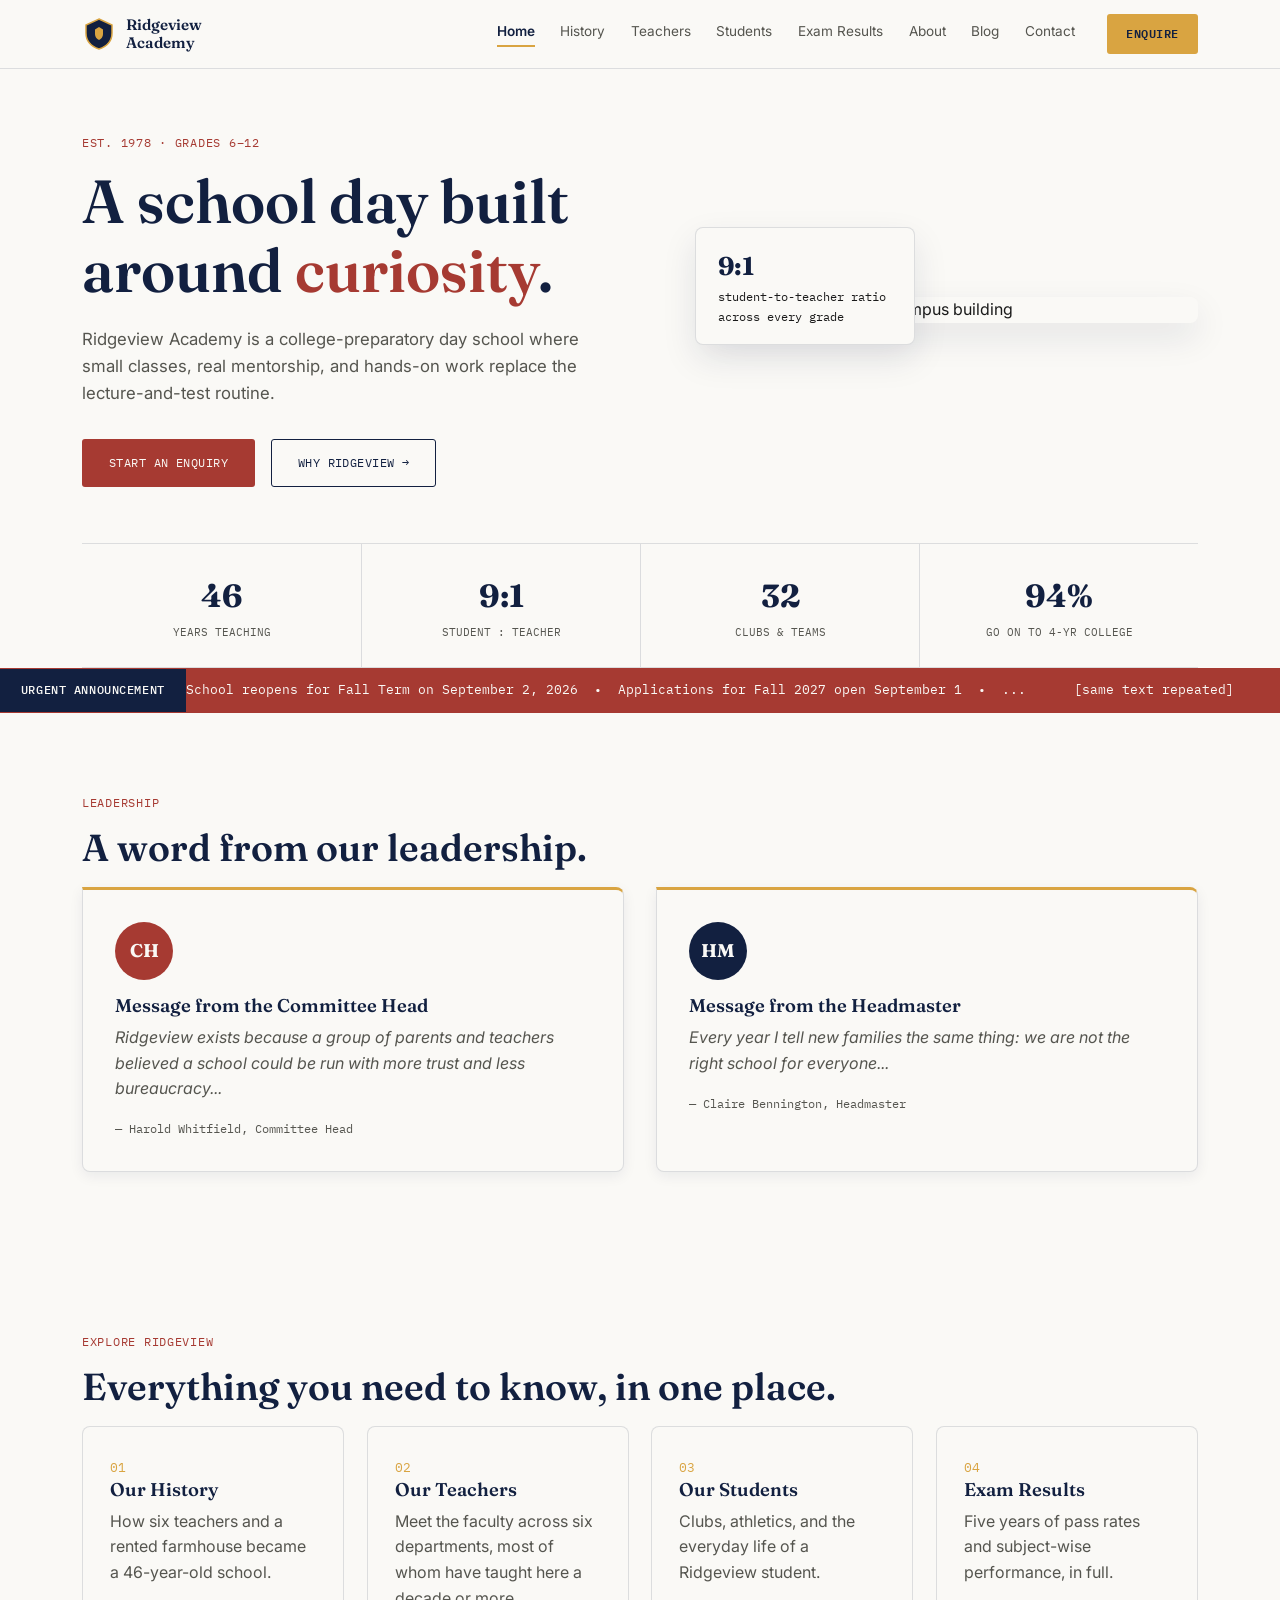
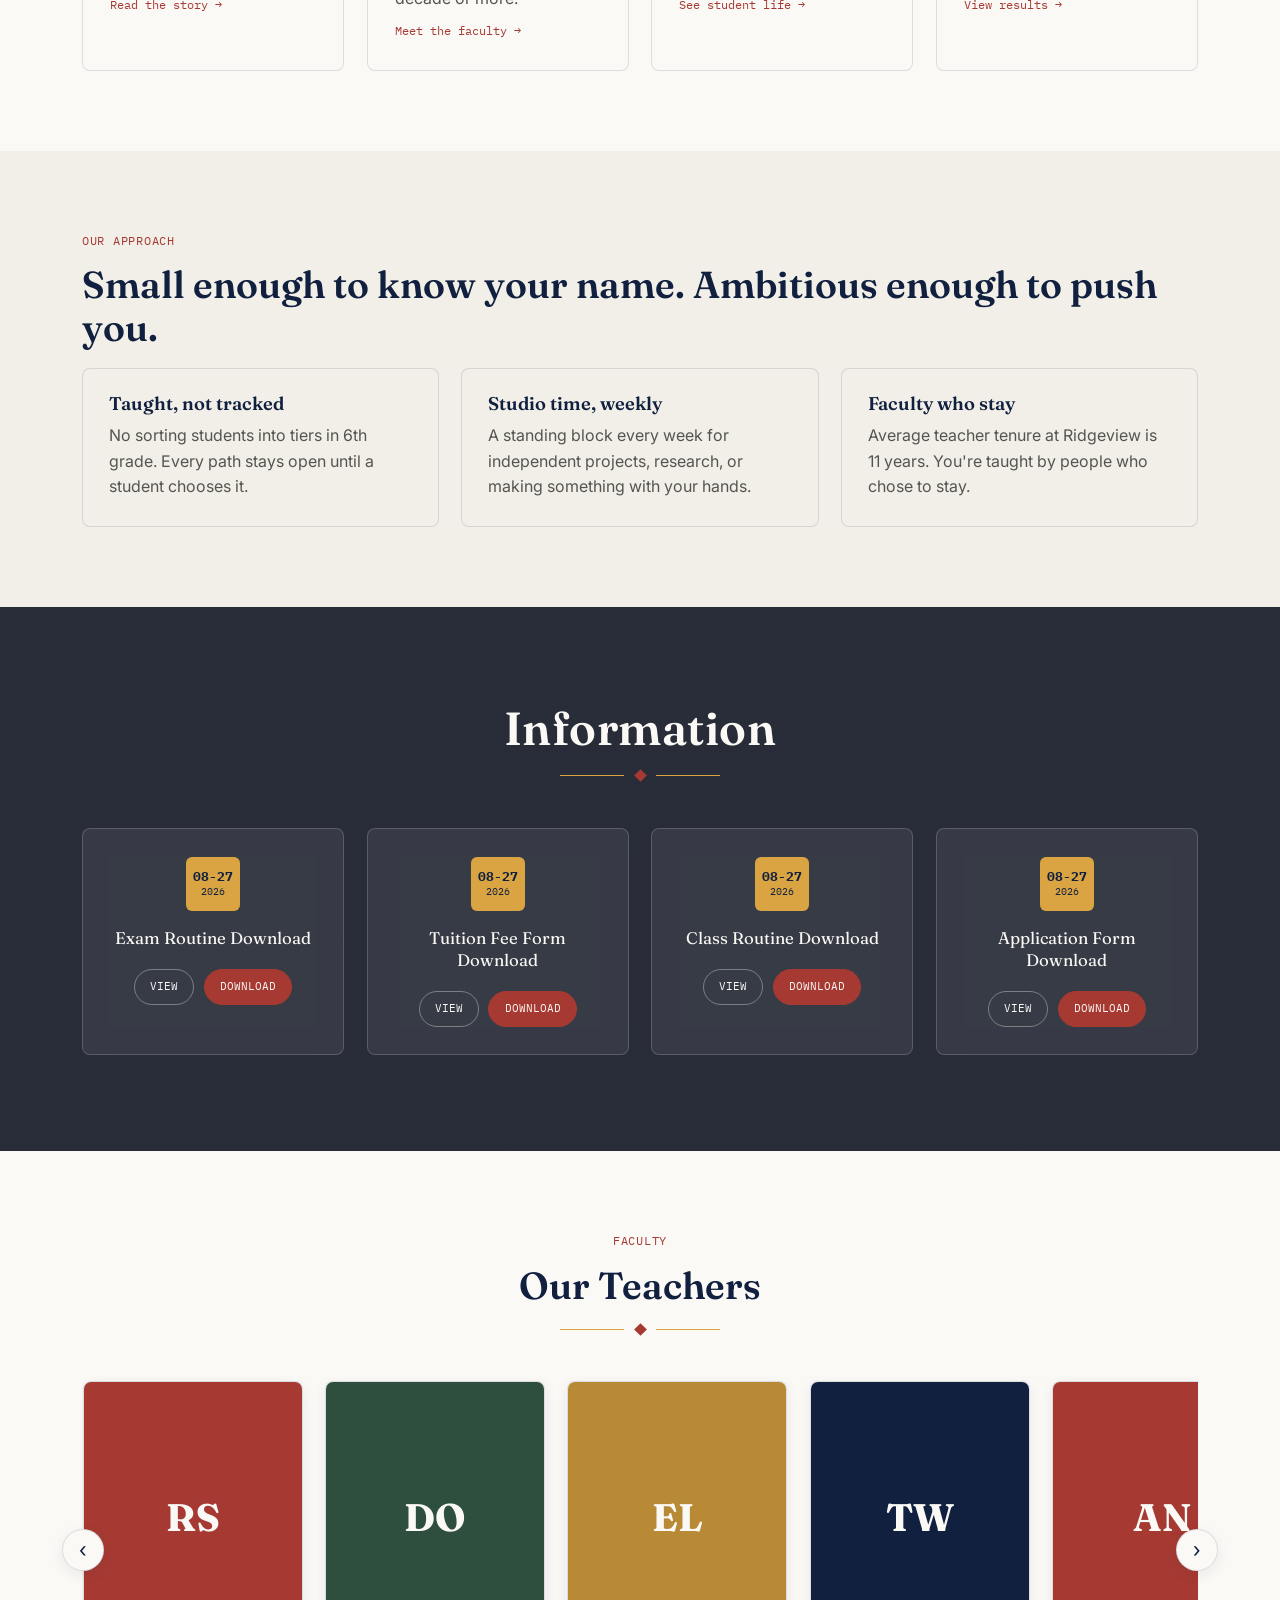
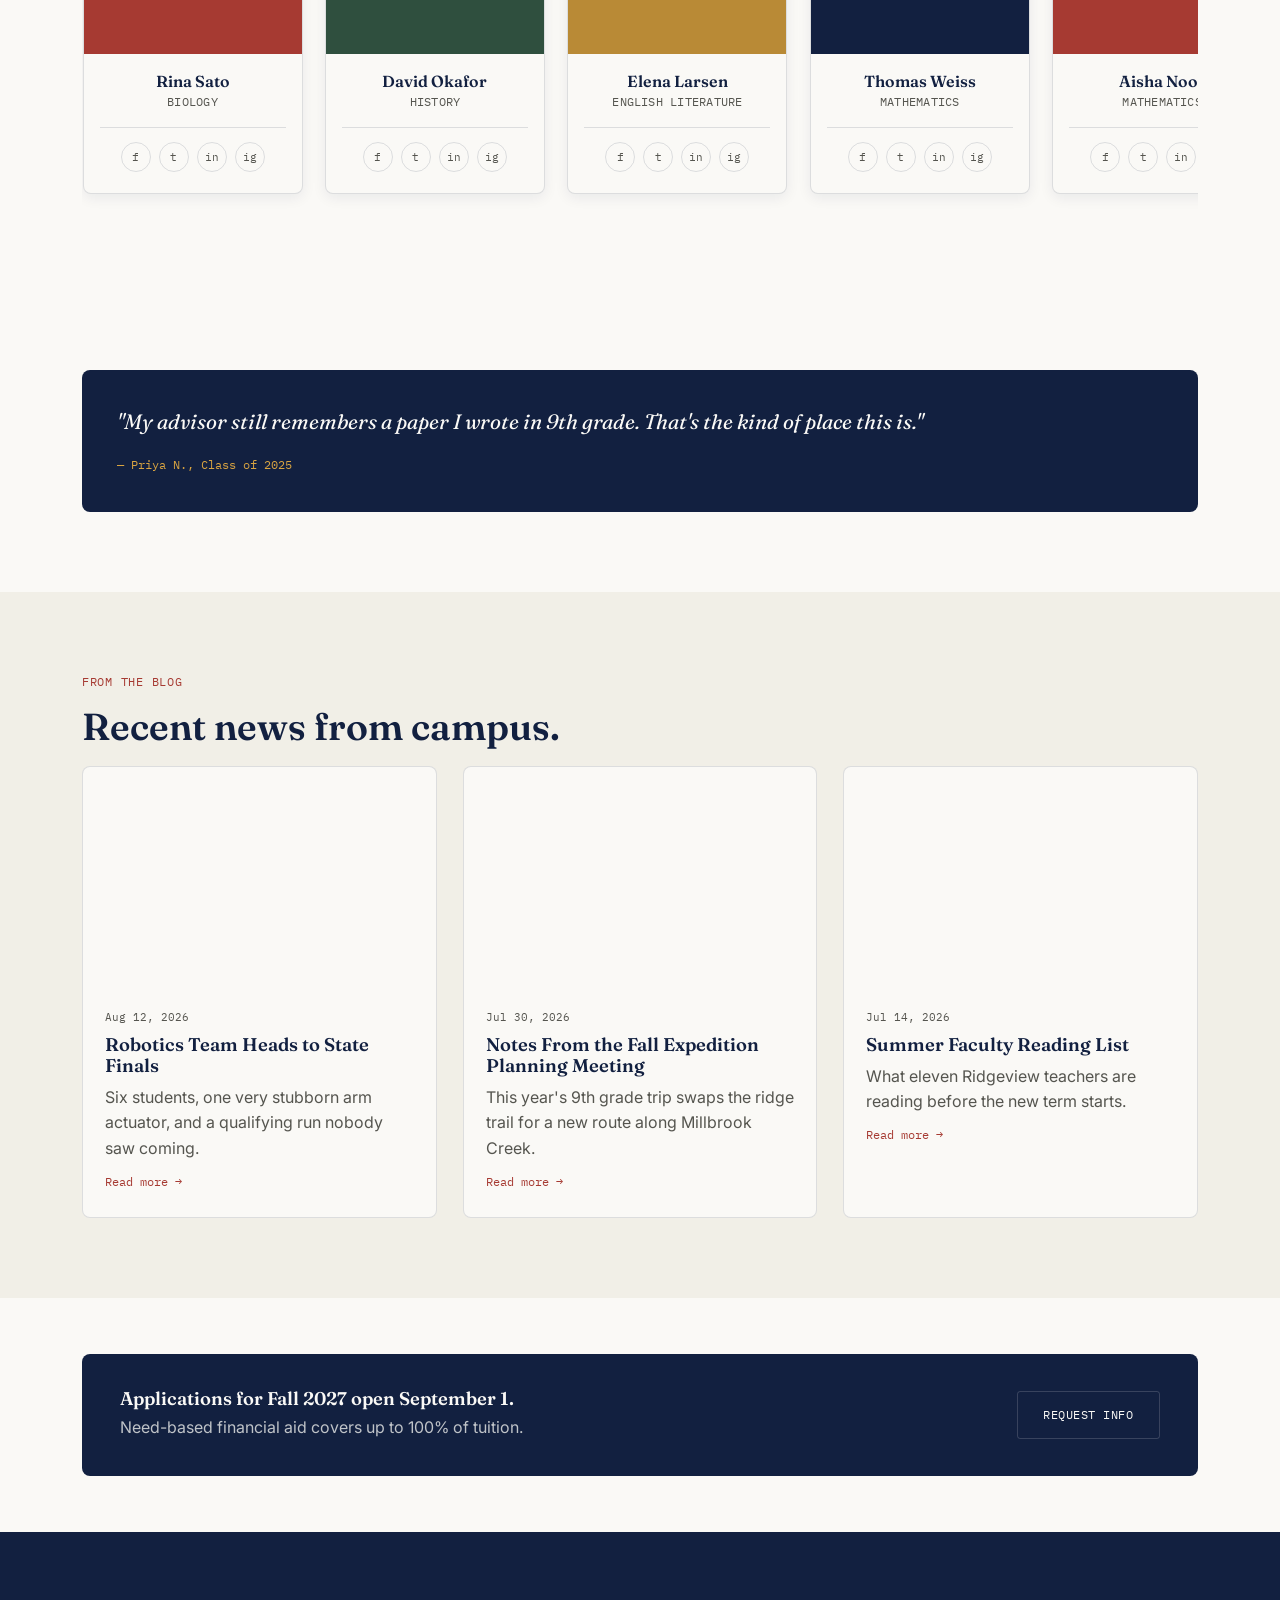
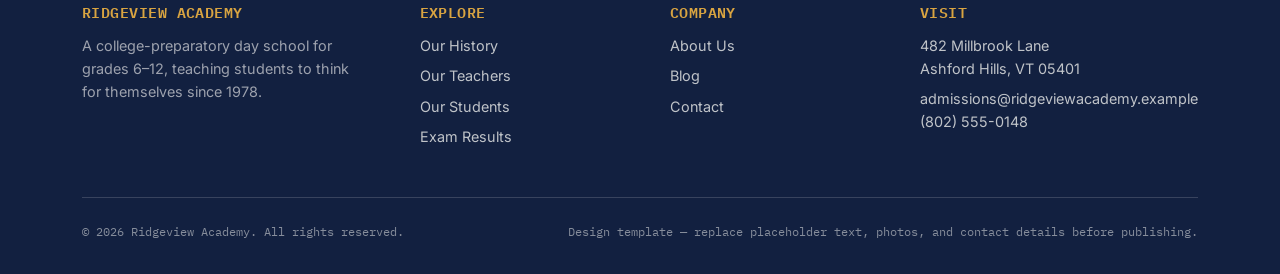
==== index.html @ d1f07241 "Initial commit" ====
<!DOCTYPE html>
<html lang="en">
<head>
<meta charset="UTF-8">
<meta name="viewport" content="width=device-width, initial-scale=1.0">
<title>Ridgeview Academy — A College-Preparatory Day School</title>
<link rel="preconnect" href="https://fonts.googleapis.com">
<link href="https://fonts.googleapis.com/css2?family=Fraunces:opsz,wght@9..144,400;9..144,600;9..144,700&family=Inter:wght@400;500;600&family=IBM+Plex+Mono:wght@500&display=swap" rel="stylesheet">
<link rel="stylesheet" href="style.css">
</head>
<body>

<header class="site-header">
  <div class="header-inner">
    <a href="index.html" class="brand">
      <svg width="34" height="34" viewBox="0 0 34 34" fill="none" xmlns="http://www.w3.org/2000/svg">
        <path d="M17 2L30 8V16C30 24 24.5 29.5 17 32C9.5 29.5 4 24 4 16V8L17 2Z" fill="#122040" stroke="#D9A441" stroke-width="1.5"/>
        <path d="M17 10L21 12.5V17C21 20 19.3 22 17 23C14.7 22 13 20 13 17V12.5L17 10Z" fill="#D9A441"/>
      </svg>
      <span class="brand-name">Ridgeview<br>Academy</span>
    </a>
    <button class="nav-toggle" aria-label="Toggle menu"><span></span></button>
    <nav class="main-nav">
      <a href="index.html" class="active">Home</a>
      <a href="history.html">History</a>
      <a href="teachers.html">Teachers</a>
      <a href="students.html">Students</a>
      <a href="results.html">Exam Results</a>
      <a href="about.html">About</a>
      <a href="blog.html">Blog</a>
      <a href="contact.html">Contact</a>
    </nav>
    <a href="contact.html" class="btn btn-nav">Enquire</a>
  </div>
</header>

<main>

  <!-- HERO -->
  <section class="hero">
    <div class="wrap hero-grid">
      <div>
        <span class="eyebrow">Est. 1978 &middot; Grades 6–12</span>
        <h1>A school day built around <em>curiosity</em>.</h1>
        <p class="hero-copy">Ridgeview Academy is a college-preparatory day school where small classes, real mentorship, and hands-on work replace the lecture-and-test routine.</p>
        <div class="hero-actions">
          <a href="contact.html" class="btn btn-primary">Start an Enquiry</a>
          <a href="about.html" class="btn btn-ghost">Why Ridgeview →</a>
        </div>
      </div>
      <div class="hero-media">
        <img src="https://picsum.photos/id/1076/800/620" alt="Ridgeview Academy campus building">
        <div class="hero-float-card">
          <strong>9:1</strong>
          student-to-teacher ratio across every grade
        </div>
      </div>
    </div>
    <div class="wrap">
      <div class="stats-bar">
        <div class="stat"><span class="stat-num">46</span><span class="stat-label">years teaching</span></div>
        <div class="stat"><span class="stat-num">9:1</span><span class="stat-label">student : teacher</span></div>
        <div class="stat"><span class="stat-num">32</span><span class="stat-label">clubs &amp; teams</span></div>
        <div class="stat"><span class="stat-num">94%</span><span class="stat-label">go on to 4-yr college</span></div>
      </div>
    </div>
  </section>

  <!-- URGENT ANNOUNCEMENT TICKER -->
<section class="announcement-bar">
  <span class="announcement-label">Urgent Announcement</span>
  <div class="marquee">
    <div class="marquee-track">
      <span>School reopens for Fall Term on September 2, 2026 &nbsp;•&nbsp; Applications for Fall 2027 open September 1 &nbsp;•&nbsp; ...</span>
      <span aria-hidden="true">[same text repeated]</span>
    </div>
  </div>
</section>

  <!-- LEADERSHIP MESSAGES -->
<section class="section">
  <div class="wrap">
    <span class="eyebrow">Leadership</span>
    <h2>A word from our leadership.</h2>
    <div class="message-grid">
      <div class="message-card">
        <div class="avatar" style="background:#A63A32;">CH</div>
        <h3>Message from the Committee Head</h3>
        <p>Ridgeview exists because a group of parents and teachers believed a school could be run with more trust and less bureaucracy...</p>
        <span class="message-name">— Harold Whitfield, Committee Head</span>
      </div>
      <div class="message-card">
        <div class="avatar" style="background:#122040;">HM</div>
        <h3>Message from the Headmaster</h3>
        <p>Every year I tell new families the same thing: we are not the right school for everyone...</p>
        <span class="message-name">— Claire Bennington, Headmaster</span>
      </div>
    </div>
  </div>
</section>

  <!-- EXPLORE THE SITE -->
  <section class="section">
    <div class="wrap">
      <span class="eyebrow">Explore Ridgeview</span>
      <h2>Everything you need to know, in one place.</h2>
      <div class="card-grid">
        <div class="link-card">
          <span class="card-index">01</span>
          <h3>Our History</h3>
          <p>How six teachers and a rented farmhouse became a 46-year-old school.</p>
          <a class="more" href="history.html">Read the story →</a>
        </div>
        <div class="link-card">
          <span class="card-index">02</span>
          <h3>Our Teachers</h3>
          <p>Meet the faculty across six departments, most of whom have taught here a decade or more.</p>
          <a class="more" href="teachers.html">Meet the faculty →</a>
        </div>
        <div class="link-card">
          <span class="card-index">03</span>
          <h3>Our Students</h3>
          <p>Clubs, athletics, and the everyday life of a Ridgeview student.</p>
          <a class="more" href="students.html">See student life →</a>
        </div>
        <div class="link-card">
          <span class="card-index">04</span>
          <h3>Exam Results</h3>
          <p>Five years of pass rates and subject-wise performance, in full.</p>
          <a class="more" href="results.html">View results →</a>
        </div>
      </div>
    </div>
  </section>

  <!-- WHY RIDGEVIEwhyW -->
  <section class="section alt">
    <div class="wrap">
      <span class="eyebrow">Our Approach</span>
      <h2>Small enough to know your name. Ambitious enough to push you.</h2>
      <div class="card-grid cols-3">
        <div class="value-card">
          <h3>Taught, not tracked</h3>
          <p>No sorting students into tiers in 6th grade. Every path stays open until a student chooses it.</p>
        </div>
        <div class="value-card">
          <h3>Studio time, weekly</h3>
          <p>A standing block every week for independent projects, research, or making something with your hands.</p>
        </div>
        <div class="value-card">
          <h3>Faculty who stay</h3>
          <p>Average teacher tenure at Ridgeview is 11 years. You're taught by people who chose to stay.</p>
        </div>
      </div>
    </div>
  </section>

    <!-- INFORMATION / DOWNLOADS -->
  <section class="info-section">
    <div class="info-overlay"></div>
    <div class="wrap info-content">
      <div class="info-heading">
        <h2>Information</h2>
        <div class="info-divider"><span></span><i></i><span></span></div>
      </div>
      <div class="info-grid">

        <!-- CARD 1 -->
        <div class="info-card">
          <div class="info-date"><span class="info-date-md">08-27</span><span class="info-date-yr">2026</span></div>
          <div class="info-card-title">Exam Routine Download</div>
          <div class="info-actions">
            <a href="#" class="info-btn">View</a>
            <a href="#" class="info-btn info-btn-solid">Download</a>
          </div>
        </div>

        <!-- CARD 2 -->
        <div class="info-card">
          <div class="info-date"><span class="info-date-md">08-27</span><span class="info-date-yr">2026</span></div>
          <div class="info-card-title">Tuition Fee Form Download</div>
          <div class="info-actions">
            <a href="#" class="info-btn">View</a>
            <a href="#" class="info-btn info-btn-solid">Download</a>
          </div>
        </div>

        <!-- CARD 3 -->
        <div class="info-card">
          <div class="info-date"><span class="info-date-md">08-27</span><span class="info-date-yr">2026</span></div>
          <div class="info-card-title">Class Routine Download</div>
          <div class="info-actions">
            <a href="#" class="info-btn">View</a>
            <a href="#" class="info-btn info-btn-solid">Download</a>
          </div>
        </div>

        <!-- CARD 4 -->
        <div class="info-card">
          <div class="info-date"><span class="info-date-md">08-27</span><span class="info-date-yr">2026</span></div>
          <div class="info-card-title">Application Form Download</div>
          <div class="info-actions">
            <a href="#" class="info-btn">View</a>
            <a href="#" class="info-btn info-btn-solid">Download</a>
          </div>
        </div>

      </div>
    </div>
  </section>

    <!-- OUR TEACHERS -->
  <section class="section">
    <div class="wrap">
      <div class="team-heading">
        <span class="eyebrow center">Faculty</span>
        <h2>Our Teachers</h2>
        <div class="team-divider"><span></span><i></i><span></span></div>
      </div>

      <div class="teacher-carousel-wrap">
        <button class="carousel-btn prev" aria-label="Scroll left">&#8249;</button>
        <div class="teacher-carousel">

          <div class="team-card">
            <div class="team-photo" style="background:#122040;">MH</div>
            <div class="team-body">
              <h3>Marcus Halloway</h3>
              <span class="team-role">Physics</span>
              <div class="team-social">
                <a href="#" aria-label="Facebook">f</a>
                <a href="#" aria-label="Twitter">t</a>
                <a href="#" aria-label="LinkedIn">in</a>
                <a href="#" aria-label="Instagram">ig</a>
              </div>
            </div>
          </div>

          <div class="team-card">
            <div class="team-photo" style="background:#A63A32;">RS</div>
            <div class="team-body">
              <h3>Rina Sato</h3>
              <span class="team-role">Biology</span>
              <div class="team-social">
                <a href="#" aria-label="Facebook">f</a>
                <a href="#" aria-label="Twitter">t</a>
                <a href="#" aria-label="LinkedIn">in</a>
                <a href="#" aria-label="Instagram">ig</a>
              </div>
            </div>
          </div>

          <div class="team-card">
            <div class="team-photo" style="background:#2F4F3E;">DO</div>
            <div class="team-body">
              <h3>David Okafor</h3>
              <span class="team-role">History</span>
              <div class="team-social">
                <a href="#" aria-label="Facebook">f</a>
                <a href="#" aria-label="Twitter">t</a>
                <a href="#" aria-label="LinkedIn">in</a>
                <a href="#" aria-label="Instagram">ig</a>
              </div>
            </div>
          </div>

          <div class="team-card">
            <div class="team-photo" style="background:#B98A36;">EL</div>
            <div class="team-body">
              <h3>Elena Larsen</h3>
              <span class="team-role">English Literature</span>
              <div class="team-social">
                <a href="#" aria-label="Facebook">f</a>
                <a href="#" aria-label="Twitter">t</a>
                <a href="#" aria-label="LinkedIn">in</a>
                <a href="#" aria-label="Instagram">ig</a>
              </div>
            </div>
          </div>

          <div class="team-card">
            <div class="team-photo" style="background:#122040;">TW</div>
            <div class="team-body">
              <h3>Thomas Weiss</h3>
              <span class="team-role">Mathematics</span>
              <div class="team-social">
                <a href="#" aria-label="Facebook">f</a>
                <a href="#" aria-label="Twitter">t</a>
                <a href="#" aria-label="LinkedIn">in</a>
                <a href="#" aria-label="Instagram">ig</a>
              </div>
            </div>
          </div>

          <div class="team-card">
            <div class="team-photo" style="background:#A63A32;">AN</div>
            <div class="team-body">
              <h3>Aisha Noor</h3>
              <span class="team-role">Mathematics</span>
              <div class="team-social">
                <a href="#" aria-label="Facebook">f</a>
                <a href="#" aria-label="Twitter">t</a>
                <a href="#" aria-label="LinkedIn">in</a>
                <a href="#" aria-label="Instagram">ig</a>
              </div>
            </div>
          </div>

          <div class="team-card">
            <div class="team-photo" style="background:#2F4F3E;">JC</div>
            <div class="team-body">
              <h3>James Carrick</h3>
              <span class="team-role">Design &amp; Making</span>
              <div class="team-social">
                <a href="#" aria-label="Facebook">f</a>
                <a href="#" aria-label="Twitter">t</a>
                <a href="#" aria-label="LinkedIn">in</a>
                <a href="#" aria-label="Instagram">ig</a>
              </div>
            </div>
          </div>

          <div class="team-card">
            <div class="team-photo" style="background:#B98A36;">MV</div>
            <div class="team-body">
              <h3>Mireille Vidal</h3>
              <span class="team-role">French</span>
              <div class="team-social">
                <a href="#" aria-label="Facebook">f</a>
                <a href="#" aria-label="Twitter">t</a>
                <a href="#" aria-label="LinkedIn">in</a>
                <a href="#" aria-label="Instagram">ig</a>
              </div>
            </div>
          </div>

          <div class="team-card">
            <div class="team-photo" style="background:#122040;">LZ</div>
            <div class="team-body">
              <h3>Li Zhang</h3>
              <span class="team-role">Mandarin</span>
              <div class="team-social">
                <a href="#" aria-label="Facebook">f</a>
                <a href="#" aria-label="Twitter">t</a>
                <a href="#" aria-label="LinkedIn">in</a>
                <a href="#" aria-label="Instagram">ig</a>
              </div>
            </div>
          </div>

          <div class="team-card">
            <div class="team-photo" style="background:#A63A32;">SB</div>
            <div class="team-body">
              <h3>Sofia Bianchi</h3>
              <span class="team-role">Theater &amp; Arts</span>
              <div class="team-social">
                <a href="#" aria-label="Facebook">f</a>
                <a href="#" aria-label="Twitter">t</a>
                <a href="#" aria-label="LinkedIn">in</a>
                <a href="#" aria-label="Instagram">ig</a>
              </div>
            </div>
          </div>

          <div class="team-card">
            <div class="team-photo" style="background:#2F4F3E;">KP</div>
            <div class="team-body">
              <h3>Kwame Peterson</h3>
              <span class="team-role">Choir &amp; Jazz</span>
              <div class="team-social">
                <a href="#" aria-label="Facebook">f</a>
                <a href="#" aria-label="Twitter">t</a>
                <a href="#" aria-label="LinkedIn">in</a>
                <a href="#" aria-label="Instagram">ig</a>
              </div>
            </div>
          </div>

          <div class="team-card">
            <div class="team-photo" style="background:#B98A36;">NG</div>
            <div class="team-body">
              <h3>Nadia Gómez</h3>
              <span class="team-role">Chemistry</span>
              <div class="team-social">
                <a href="#" aria-label="Facebook">f</a>
                <a href="#" aria-label="Twitter">t</a>
                <a href="#" aria-label="LinkedIn">in</a>
                <a href="#" aria-label="Instagram">ig</a>
              </div>
            </div>
          </div>

          <div class="team-card">
            <div class="team-photo" style="background:#122040;">OF</div>
            <div class="team-body">
              <h3>Owen Fitzgerald</h3>
              <span class="team-role">Computer Science</span>
              <div class="team-social">
                <a href="#" aria-label="Facebook">f</a>
                <a href="#" aria-label="Twitter">t</a>
                <a href="#" aria-label="LinkedIn">in</a>
                <a href="#" aria-label="Instagram">ig</a>
              </div>
            </div>
          </div>

          <div class="team-card">
            <div class="team-photo" style="background:#A63A32;">PC</div>
            <div class="team-body">
              <h3>Priya Chandran</h3>
              <span class="team-role">Economics</span>
              <div class="team-social">
                <a href="#" aria-label="Facebook">f</a>
                <a href="#" aria-label="Twitter">t</a>
                <a href="#" aria-label="LinkedIn">in</a>
                <a href="#" aria-label="Instagram">ig</a>
              </div>
            </div>
          </div>

          <div class="team-card">
            <div class="team-photo" style="background:#2F4F3E;">DA</div>
            <div class="team-body">
              <h3>Diego Alvarez</h3>
              <span class="team-role">Physical Education</span>
              <div class="team-social">
                <a href="#" aria-label="Facebook">f</a>
                <a href="#" aria-label="Twitter">t</a>
                <a href="#" aria-label="LinkedIn">in</a>
                <a href="#" aria-label="Instagram">ig</a>
              </div>
            </div>
          </div>

        </div>
        <button class="carousel-btn next" aria-label="Scroll right">&#8250;</button>
      </div>
    </div>
  </section>

  <!-- TESTIMONIAL -->
  <section class="section">
    <div class="wrap">
      <div class="quote-block">
        <blockquote>"My advisor still remembers a paper I wrote in 9th grade. That's the kind of place this is."</blockquote>
        <cite>— Priya N., Class of 2025</cite>
      </div>
    </div>
  </section>

  <!-- BLOG TEASER -->
  <section class="section alt">
    <div class="wrap">
      <span class="eyebrow">From the Blog</span>
      <h2>Recent news from campus.</h2>
      <div class="blog-grid">
        <article class="blog-card">
          <img src="https://picsum.photos/id/1015/500/320" alt="">
          <div class="blog-card-body">
            <span class="blog-date">Aug 12, 2026</span>
            <h3>Robotics Team Heads to State Finals</h3>
            <p>Six students, one very stubborn arm actuator, and a qualifying run nobody saw coming.</p>
            <a class="more" href="blog.html">Read more →</a>
          </div>
        </article>
        <article class="blog-card">
          <img src="https://picsum.photos/id/1024/500/320" alt="">
          <div class="blog-card-body">
            <span class="blog-date">Jul 30, 2026</span>
            <h3>Notes From the Fall Expedition Planning Meeting</h3>
            <p>This year's 9th grade trip swaps the ridge trail for a new route along Millbrook Creek.</p>
            <a class="more" href="blog.html">Read more →</a>
          </div>
        </article>
        <article class="blog-card">
          <img src="https://picsum.photos/id/1039/500/320" alt="">
          <div class="blog-card-body">
            <span class="blog-date">Jul 14, 2026</span>
            <h3>Summer Faculty Reading List</h3>
            <p>What eleven Ridgeview teachers are reading before the new term starts.</p>
            <a class="more" href="blog.html">Read more →</a>
          </div>
        </article>
      </div>
    </div>
  </section>

  <!-- CTA -->
  <section class="section tight">
    <div class="wrap">
      <div class="cta-banner">
        <div>
          <h3>Applications for Fall 2027 open September 1.</h3>
          <p>Need-based financial aid covers up to 100% of tuition.</p>
        </div>
        <a href="contact.html" class="btn btn-ghost-light">Request Info</a>
      </div>
    </div>
  </section>

</main>

<footer class="site-footer">
  <div class="wrap">
    <div class="footer-grid">
      <div class="footer-brand">
        <h4>Ridgeview Academy</h4>
        <p>A college-preparatory day school for grades 6–12, teaching students to think for themselves since 1978.</p>
      </div>
      <div>
        <h4>Explore</h4>
        <a href="history.html">Our History</a>
        <a href="teachers.html">Our Teachers</a>
        <a href="students.html">Our Students</a>
        <a href="results.html">Exam Results</a>
      </div>
      <div>
        <h4>Company</h4>
        <a href="about.html">About Us</a>
        <a href="blog.html">Blog</a>
        <a href="contact.html">Contact</a>
      </div>
      <div>
        <h4>Visit</h4>
        <p>482 Millbrook Lane<br>Ashford Hills, VT 05401</p>
        <p>admissions@ridgeviewacademy.example<br>(802) 555-0148</p>
      </div>
    </div>
    <div class="footer-bottom">
      <span>© 2026 Ridgeview Academy. All rights reserved.</span>
      <span>Design template — replace placeholder text, photos, and contact details before publishing.</span>
    </div>
  </div>
</footer>
<button id="back-to-top" class="back-to-top" aria-label="Back to top">&#8593;</button>
<script src="script.js"></script>
</body>
</html>
---- style.css ----
/* ===========================================================
   RIDGEVIEW ACADEMY — shared stylesheet (used by every page)
   Palette : navy #122040 · gold #D9A441 · brick #A63A32 · forest #2F4F3E
   Type    : Fraunces (display) / Inter (body) / IBM Plex Mono (utility)
=========================================================== */

:root{
  --navy: #122040;
  --navy-2: #1B2E52;
  --gold: #D9A441;
  --gold-dim: #B98A36;
  --brick: #A63A32;
  --forest: #2F4F3E;
  --paper: #FAF9F6;
  --paper-dim: #F1EFE7;
  --ink: #1A1A1A;
  --ink-soft: #55554F;
  --line: rgba(18,32,64,0.13);
  --line-dark: rgba(250,249,246,0.16);
  --radius: 8px;
  --shadow: 0 14px 34px rgba(18,32,64,0.10);
  --shadow-sm: 0 4px 14px rgba(18,32,64,0.07);

  --font-display: "Fraunces", Georgia, serif;
  --font-body: "Inter", -apple-system, BlinkMacSystemFont, sans-serif;
  --font-mono: "IBM Plex Mono", monospace;
}

*{ box-sizing: border-box; margin: 0; padding: 0; }
html{ scroll-behavior: smooth; }
body{
  font-family: var(--font-body);
  color: var(--ink);
  background: var(--paper);
  line-height: 1.6;
  -webkit-font-smoothing: antialiased;
}
img{ max-width: 100%; display: block; }
a{ color: inherit; text-decoration: none; }
ul{ list-style: none; }
button{ font-family: inherit; cursor: pointer; }

h1,h2,h3,h4{ font-family: var(--font-display); color: var(--navy); line-height: 1.14; font-weight: 600; }
h2{ font-size: clamp(1.7rem, 3vw, 2.35rem); margin-bottom: 1.1rem; }
h3{ font-size: 1.15rem; margin-bottom: 0.5rem; }
p{ color: var(--ink-soft); }

.wrap{ max-width: 1180px; margin: 0 auto; padding: 0 2rem; }
.section{ padding: 5rem 0; }
.section.tight{ padding: 3.5rem 0; }
.section.alt{ background: var(--paper-dim); }
.center{ text-align: center; }

.eyebrow{
  font-family: var(--font-mono);
  font-size: 0.76rem;
  letter-spacing: 0.06em;
  text-transform: uppercase;
  color: var(--brick);
  margin-bottom: 0.9rem;
  display: block;
}

/* ---------- buttons ---------- */
.btn{
  display: inline-flex;
  align-items: center;
  gap: 0.4rem;
  padding: 0.85rem 1.6rem;
  border-radius: 3px;
  font-family: var(--font-mono);
  font-size: 0.76rem;
  letter-spacing: 0.04em;
  text-transform: uppercase;
  border: 1px solid transparent;
  transition: transform 0.15s ease, background 0.2s ease, color 0.2s ease, border-color 0.2s ease;
}
.btn:hover{ transform: translateY(-2px); }
.btn-primary{ background: var(--brick); color: var(--paper); }
.btn-primary:hover{ background: #8c2f28; }
.btn-ghost{ color: var(--navy); border-color: var(--navy); }
.btn-ghost:hover{ background: var(--navy); color: var(--paper); }
.btn-ghost-light{ color: var(--paper); border-color: var(--line-dark); }
.btn-ghost-light:hover{ background: var(--paper); color: var(--navy); }
.btn-nav{ background: var(--gold); color: var(--navy); font-weight: 600; padding: 0.6rem 1.15rem; }
.btn-nav:hover{ background: #c6912f; }

/* ---------- header / nav ---------- */
.site-header{
  position: sticky; top: 0; z-index: 60;
  background: rgba(250,249,246,0.96);
  backdrop-filter: blur(6px);
  border-bottom: 1px solid var(--line);
}
.header-inner{
  max-width: 1180px; margin: 0 auto; padding: 0.85rem 2rem;
  display: flex; align-items: center; gap: 2rem;
}
.brand{ display: flex; align-items: center; gap: 0.65rem; margin-right: auto; }
.brand svg{ flex-shrink: 0; }
.brand-name{ font-family: var(--font-display); font-weight: 600; color: var(--navy); font-size: 0.95rem; line-height: 1.15; }

.main-nav{ display: flex; gap: 1.6rem; }
.main-nav a{
  font-size: 0.85rem; color: var(--ink-soft);
  border-bottom: 2px solid transparent; padding-bottom: 3px;
  white-space: nowrap;
}
.main-nav a:hover, .main-nav a.active{ color: var(--navy); border-color: var(--gold); }
.main-nav a.active{ color: var(--navy); font-weight: 600; }

.nav-toggle{
  display: none; background: none; border: none; width: 34px; height: 34px;
  position: relative;
}
.nav-toggle span, .nav-toggle::before, .nav-toggle::after{
  content: ""; position: absolute; left: 6px; right: 6px; height: 2px; background: var(--navy);
}
.nav-toggle span{ top: 16px; }
.nav-toggle::before{ top: 10px; }
.nav-toggle::after{ top: 22px; }

/* ---------- page hero (inner pages) ---------- */
.page-hero{
  background: var(--navy);
  color: var(--paper);
  padding: 3.8rem 0 3rem;
  position: relative;
  overflow: hidden;
}
.page-hero::after{
  content: ""; position: absolute; inset: 0;
  background: linear-gradient(120deg, rgba(217,164,65,0.10), transparent 55%);
  pointer-events: none;
}
.breadcrumb{ font-family: var(--font-mono); font-size: 0.76rem; color: rgba(250,249,246,0.65); margin-bottom: 1rem; }
.breadcrumb a{ color: var(--gold); }
.page-hero h1{ color: var(--paper); font-size: clamp(2rem, 4.5vw, 3rem); max-width: 18ch; }
.page-hero p{ color: rgba(250,249,246,0.78); max-width: 56ch; margin-top: 0.9rem; }

/* ---------- home hero ---------- */
.hero{ padding: 4rem 0 0; }
.hero-grid{ display: grid; grid-template-columns: 1.1fr 0.9fr; gap: 3rem; align-items: center; }
.hero h1{ font-size: clamp(2.3rem, 5.4vw, 3.8rem); max-width: 13ch; }
.hero h1 em{ color: var(--brick); font-style: normal; }
.hero-copy{ max-width: 46ch; margin: 1.3rem 0 2rem; font-size: 1.05rem; }
.hero-actions{ display: flex; gap: 1rem; flex-wrap: wrap; }
.hero-media{ position: relative; }
.hero-media img{ border-radius: var(--radius); box-shadow: var(--shadow); }
.hero-float-card{
  position: absolute; left: -1.4rem; bottom: -1.4rem;
  background: var(--paper); border: 1px solid var(--line); border-radius: var(--radius);
  padding: 1.1rem 1.4rem; box-shadow: var(--shadow);
  font-family: var(--font-mono); font-size: 0.78rem; max-width: 220px;
}
.hero-float-card strong{ display: block; font-family: var(--font-display); font-size: 1.6rem; color: var(--navy); }

.stats-bar{
  margin-top: 3.5rem;
  display: grid; grid-template-columns: repeat(4,1fr);
  border-top: 1px solid var(--line); border-bottom: 1px solid var(--line);
}
.stat{ padding: 1.6rem 0.5rem; text-align: center; border-left: 1px solid var(--line); }
.stat:first-child{ border-left: none; }
.stat-num{ display:block; font-family: var(--font-display); font-size: 2rem; font-weight: 700; color: var(--navy); }
.stat-label{ display:block; font-family: var(--font-mono); font-size: 0.68rem; text-transform: uppercase; color: var(--ink-soft); margin-top: 0.2rem; }

/* ---------- information / downloads (fixed dark background) ---------- */
.info-section{
  position: relative;
  background-image: url("https://picsum.photos/id/24/1600/1000");
  background-size: cover;
  background-position: center;
  background-attachment: fixed;
  padding: 6rem 0;
  overflow: hidden;
}
.info-overlay{
  position: absolute; inset: 0;
  background: linear-gradient(rgba(9,14,28,0.87), rgba(9,14,28,0.87));
}
.info-content{ position: relative; z-index: 2; }

.info-heading{ text-align: center; margin-bottom: 3rem; }
.info-heading h2{ color: var(--paper); font-size: clamp(2rem, 5vw, 2.9rem); letter-spacing: 0.01em; margin-bottom: 0; }
.info-divider{ display: flex; align-items: center; justify-content: center; gap: 0.7rem; margin-top: 1rem; }
.info-divider span{ width: 64px; height: 1px; background: var(--gold); }
.info-divider i{ width: 9px; height: 9px; background: var(--brick); transform: rotate(45deg); display: inline-block; }

.info-grid{ display: grid; grid-template-columns: repeat(4, 1fr); gap: 1.4rem; }
.info-card{
  background: rgba(250,249,246,0.07);
  border: 1px solid rgba(250,249,246,0.18);
  backdrop-filter: blur(10px);
  -webkit-backdrop-filter: blur(10px);
  border-radius: var(--radius);
  padding: 1.7rem 1.3rem;
  text-align: center;
  transition: transform 0.25s ease, background 0.25s ease, border-color 0.25s ease;
}
.info-card:hover{
  transform: translateY(-6px);
  background: rgba(250,249,246,0.13);
  border-color: var(--gold);
}
.info-date{
  display: inline-flex; flex-direction: column; align-items: center; justify-content: center;
  width: 54px; height: 54px; border-radius: 6px; background: var(--gold); color: var(--navy);
  font-family: var(--font-mono); margin-bottom: 1.1rem;
}
.info-date-md{ font-size: 0.8rem; font-weight: 700; line-height: 1; }
.info-date-yr{ font-size: 0.62rem; line-height: 1; margin-top: 3px; }
.info-card-title{ color: var(--paper); font-family: var(--font-display); font-size: 1.05rem; margin-bottom: 1.2rem; line-height: 1.3; }
.info-actions{ display: flex; gap: 0.6rem; justify-content: center; }
.info-btn{
  font-family: var(--font-mono); font-size: 0.7rem; text-transform: uppercase;
  padding: 0.5rem 0.95rem; border-radius: 20px; border: 1px solid rgba(250,249,246,0.35); color: var(--paper);
  transition: border-color 0.2s ease, color 0.2s ease, background 0.2s ease;
}
.info-btn:hover{ border-color: var(--gold); color: var(--gold); }
.info-btn-solid{ background: var(--brick); border-color: var(--brick); color: var(--paper); }
.info-btn-solid:hover{ background: #8c2f28; color: var(--paper); border-color: #8c2f28; }

/* ---------- our teachers (home page carousel) ---------- */
.eyebrow.center{ text-align: center; }
.team-heading{ text-align: center; margin-bottom: 2.6rem; }
.team-divider{ display: flex; align-items: center; justify-content: center; gap: 0.7rem; margin-top: 0.9rem; }
.team-divider span{ width: 64px; height: 1px; background: var(--gold); }
.team-divider i{ width: 9px; height: 9px; background: var(--brick); transform: rotate(45deg); display: inline-block; }

.teacher-carousel-wrap{ position: relative; }
.teacher-carousel{
  display: flex;
  gap: 1.4rem;
  overflow-x: auto;
  scroll-snap-type: x mandatory;
  padding: 0.3rem 0.2rem 1rem;
  scrollbar-width: none;
  -ms-overflow-style: none;
}
.teacher-carousel::-webkit-scrollbar{ display: none; }

.team-card{
  flex: 0 0 220px;
  background: var(--paper);
  border: 1px solid var(--line);
  border-radius: var(--radius);
  overflow: hidden;
  box-shadow: var(--shadow-sm);
  scroll-snap-align: start;
  transition: transform 0.2s ease, box-shadow 0.2s ease;
}
.team-card:hover{ transform: translateY(-4px); box-shadow: var(--shadow); }

.team-photo{
  width: 100%;
  aspect-ratio: 4/5;
  display: flex; align-items: center; justify-content: center;
  font-family: var(--font-display); font-weight: 700; font-size: 2.4rem; color: var(--paper);
}
.team-body{ padding: 1.1rem 1rem 1.3rem; text-align: center; }
.team-body h3{ font-size: 1rem; margin-bottom: 0.15rem; }
.team-role{
  font-family: var(--font-mono); font-size: 0.72rem; text-transform: uppercase;
  letter-spacing: 0.02em; color: var(--ink-soft); display: block; margin-bottom: 1rem;
}
.team-social{ display: flex; gap: 0.5rem; justify-content: center; padding-top: 0.9rem; border-top: 1px solid var(--line); }
.team-social a{
  width: 30px; height: 30px; border-radius: 50%;
  border: 1px solid var(--line); display: flex; align-items: center; justify-content: center;
  font-family: var(--font-mono); font-size: 0.68rem; text-transform: lowercase; color: var(--ink-soft);
  transition: background 0.2s ease, color 0.2s ease, border-color 0.2s ease;
}
.team-social a:hover{ background: var(--navy); border-color: var(--navy); color: var(--paper); }

.carousel-btn{
  position: absolute; top: 40%; transform: translateY(-50%);
  width: 42px; height: 42px; border-radius: 50%;
  background: var(--paper); border: 1px solid var(--line); box-shadow: var(--shadow-sm);
  display: flex; align-items: center; justify-content: center;
  font-size: 1.3rem; color: var(--navy); z-index: 3;
}
.carousel-btn:hover{ background: var(--navy); color: var(--paper); border-color: var(--navy); }
.carousel-btn.prev{ left: -20px; }
.carousel-btn.next{ right: -20px; }

@media (max-width: 720px){
  .carousel-btn{ display: none; }
  .team-card{ flex-basis: 170px; }
}

/* ---------- urgent announcement ticker ---------- */
.announcement-bar{
  display: flex; align-items: center;
  background: var(--brick); color: var(--paper);
  overflow: hidden;
}
.announcement-label{
  flex-shrink: 0;
  background: var(--navy);
  font-family: var(--font-mono); font-size: 0.72rem; font-weight: 500;
  text-transform: uppercase; letter-spacing: 0.05em;
  padding: 0.75rem 1.3rem;
  white-space: nowrap;
}
.marquee{ flex: 1; overflow: hidden; }
.marquee-track{
  display: flex;
  width: max-content;
  animation: marquee-scroll 26s linear infinite;
}
.marquee-track span{
  padding: 0.75rem 3rem 0.75rem 0;
  white-space: nowrap;
  font-family: var(--font-mono);
  font-size: 0.8rem;
}
.marquee:hover .marquee-track{ animation-play-state: paused; }
@keyframes marquee-scroll{
  from{ transform: translateX(0); }
  to{ transform: translateX(-50%); }
}

/* ---------- leadership messages (two-column) ---------- */
.message-grid{ display: grid; grid-template-columns: 1fr 1fr; gap: 2rem; }
.message-card{
  background: var(--paper); border: 1px solid var(--line); border-top: 3px solid var(--gold);
  border-radius: 0 var(--radius) var(--radius) var(--radius);
  padding: 2rem; box-shadow: var(--shadow-sm);
}
.message-card .avatar{ margin-bottom: 1rem; }
.message-card p{ font-style: italic; }
.message-name{
  display: block; margin-top: 1.1rem;
  font-family: var(--font-mono); font-size: 0.76rem; color: var(--ink-soft); font-style: normal;
}

/* ---------- highlight / link cards ---------- */
.card-grid{ display: grid; grid-template-columns: repeat(4,1fr); gap: 1.4rem; }
.card-grid.cols-3{ grid-template-columns: repeat(3,1fr); }
.card-grid.cols-2{ grid-template-columns: repeat(2,1fr); }

.link-card{
  background: var(--paper); border: 1px solid var(--line); border-radius: var(--radius);
  padding: 1.7rem; transition: box-shadow .2s ease, transform .2s ease;
}
.link-card:hover{ box-shadow: var(--shadow-sm); transform: translateY(-3px); }
.link-card .card-index{ font-family: var(--font-mono); color: var(--gold); font-size: 0.8rem; }
.link-card a.more{ font-family: var(--font-mono); font-size: 0.75rem; color: var(--brick); display: inline-block; margin-top: 0.6rem; }

.value-card{ background: var(--paper-dim); border: 1px solid var(--line); border-radius: var(--radius); padding: 1.6rem; }

/* ---------- quote / testimonial ---------- */
.quote-block{ background: var(--navy); color: var(--paper); border-radius: var(--radius); padding: 2.2rem; }
.quote-block blockquote{ font-family: var(--font-display); font-size: 1.3rem; font-style: italic; margin-bottom: 0.8rem; }
.quote-block cite{ font-family: var(--font-mono); font-size: 0.74rem; color: var(--gold); font-style: normal; }

.testimonial-grid{ display: grid; grid-template-columns: repeat(3,1fr); gap: 1.4rem; }
.testimonial-card{ background: var(--paper); border: 1px solid var(--line); border-radius: var(--radius); padding: 1.6rem; }
.testimonial-card p{ font-style: italic; color: var(--ink); }
.testimonial-card cite{ font-family: var(--font-mono); font-size: 0.72rem; color: var(--brick); font-style: normal; display: block; margin-top: 0.8rem; }

/* ---------- CTA banner ---------- */
.cta-banner{
  background: var(--navy); color: var(--paper); border-radius: var(--radius);
  padding: 2.2rem 2.4rem; display: flex; align-items: center; justify-content: space-between;
  flex-wrap: wrap; gap: 1.2rem;
}
.cta-banner h3{ color: var(--paper); margin-bottom: 0.3rem; }
.cta-banner p{ color: rgba(250,249,246,0.75); }

/* ---------- timeline (history) ---------- */
.timeline{ position: relative; padding-left: 2.4rem; }
.timeline::before{ content:""; position: absolute; left: 7px; top: 4px; bottom: 4px; width: 2px; background: var(--line); }
.timeline-item{ position: relative; padding-bottom: 2.6rem; }
.timeline-item:last-child{ padding-bottom: 0; }
.timeline-item::before{
  content:""; position: absolute; left: -2.4rem; top: 4px; width: 16px; height: 16px;
  border-radius: 50%; background: var(--gold); border: 3px solid var(--paper); box-shadow: 0 0 0 1px var(--line);
}
.timeline-year{ font-family: var(--font-mono); color: var(--brick); font-size: 0.82rem; margin-bottom: 0.3rem; }

/* ---------- department / dept cards ---------- */
.dept-grid{ display: grid; grid-template-columns: repeat(3,1fr); gap: 1.4rem; }
.dept-card{ background: var(--paper); border-top: 3px solid var(--forest); border-radius: 0 var(--radius) var(--radius) var(--radius); padding: 1.6rem; box-shadow: var(--shadow-sm); }

/* ---------- teachers ---------- */
.filter-bar{ display: flex; flex-wrap: wrap; gap: 0.6rem; margin-bottom: 2.4rem; }
.filter-btn{
  background: var(--paper); border: 1px solid var(--line); border-radius: 20px;
  padding: 0.45rem 1.05rem; font-family: var(--font-mono); font-size: 0.74rem; color: var(--ink-soft);
  text-transform: uppercase; letter-spacing: 0.03em;
}
.filter-btn.active, .filter-btn:hover{ background: var(--navy); color: var(--paper); border-color: var(--navy); }

.teacher-grid{ display: grid; grid-template-columns: repeat(3,1fr); gap: 1.5rem; }
.teacher-card{ background: var(--paper); border: 1px solid var(--line); border-radius: var(--radius); padding: 1.5rem; text-align: left; }
.avatar{
  width: 58px; height: 58px; border-radius: 50%; display:flex; align-items:center; justify-content:center;
  font-family: var(--font-display); font-weight: 700; color: var(--paper); font-size: 1.15rem; margin-bottom: 0.9rem;
}
.teacher-dept{ font-family: var(--font-mono); font-size: 0.7rem; text-transform: uppercase; color: var(--brick); margin-bottom: 0.3rem; }
.teacher-years{ font-family: var(--font-mono); font-size: 0.7rem; color: var(--ink-soft); margin-top: 0.6rem; display: block; }

/* ---------- life blocks / gallery ---------- */
.life-grid{ display: grid; grid-template-columns: repeat(3,1fr); gap: 1.4rem; }
.life-block{ background: var(--paper-dim); border: 1px solid var(--line); border-radius: var(--radius); padding: 1.7rem; }
.block-lg{ grid-column: span 2; }

.gallery-grid{ display: grid; grid-template-columns: repeat(3,1fr); gap: 1rem; }
.gallery-grid img{ border-radius: var(--radius); aspect-ratio: 4/3; object-fit: cover; box-shadow: var(--shadow-sm); }

/* ---------- results tables ---------- */
.table-wrap{ overflow-x: auto; border: 1px solid var(--line); border-radius: var(--radius); }
table{ width: 100%; border-collapse: collapse; font-size: 0.92rem; min-width: 560px; }
thead{ background: var(--navy); color: var(--paper); }
th, td{ padding: 0.85rem 1.1rem; text-align: left; }
tbody tr:nth-child(even){ background: var(--paper-dim); }
tbody tr{ border-bottom: 1px solid var(--line); }
.table-note{ font-family: var(--font-mono); font-size: 0.75rem; color: var(--ink-soft); margin-top: 0.8rem; }

.results-stats{ display: grid; grid-template-columns: repeat(4,1fr); gap: 1.2rem; margin-bottom: 2.6rem; }
.results-stats .stat{ border: 1px solid var(--line); border-left: 1px solid var(--line); border-radius: var(--radius); background: var(--paper); }

/* ---------- steps (admissions-style, reused) ---------- */
.steps{ display: grid; grid-template-columns: repeat(4,1fr); gap: 1.5rem; }
.steps li{ display: flex; flex-direction: column; gap: 0.6rem; }
.step-num{
  font-family: var(--font-mono); font-size: 0.85rem; color: var(--gold);
  border: 1px solid var(--gold); width: 28px; height: 28px; border-radius: 50%;
  display: flex; align-items: center; justify-content: center;
}

/* ---------- leadership (about) ---------- */
.leader-grid{ display: grid; grid-template-columns: repeat(4,1fr); gap: 1.4rem; }
.leader-card{ text-align: center; }
.leader-card .avatar{ margin: 0 auto 0.9rem; width: 78px; height: 78px; font-size: 1.5rem; }
.leader-role{ font-family: var(--font-mono); font-size: 0.72rem; color: var(--brick); text-transform: uppercase; }

.badge-row{ display: flex; flex-wrap: wrap; gap: 0.8rem; }
.badge{
  border: 1px solid var(--line); border-radius: 20px; padding: 0.5rem 1.1rem;
  font-family: var(--font-mono); font-size: 0.74rem; color: var(--ink-soft); background: var(--paper);
}

/* ---------- blog ---------- */
.blog-featured{
  display: grid; grid-template-columns: 1fr 1fr; gap: 2rem; align-items: center;
  background: var(--paper-dim); border-radius: var(--radius); overflow: hidden;
  margin-bottom: 3rem;
}
.blog-featured img{ height: 100%; object-fit: cover; }
.blog-featured .blog-body{ padding: 2rem 2.2rem 2rem 0; }
.blog-tag{
  font-family: var(--font-mono); font-size: 0.68rem; text-transform: uppercase;
  color: var(--forest); background: rgba(47,79,62,0.1); border-radius: 3px; padding: 0.25rem 0.6rem;
  display: inline-block; margin-bottom: 0.7rem;
}
.blog-grid{ display: grid; grid-template-columns: repeat(3,1fr); gap: 1.6rem; }
.blog-card{ background: var(--paper); border: 1px solid var(--line); border-radius: var(--radius); overflow: hidden; }
.blog-card img{ aspect-ratio: 16/10; object-fit: cover; }
.blog-card-body{ padding: 1.3rem 1.4rem 1.5rem; }
.blog-date{ font-family: var(--font-mono); font-size: 0.7rem; color: var(--ink-soft); margin-bottom: 0.5rem; display:block; }
.blog-card a.more{ font-family: var(--font-mono); font-size: 0.74rem; color: var(--brick); display: inline-block; margin-top: 0.7rem; }

/* ---------- contact ---------- */
.contact-grid{ display: grid; grid-template-columns: 0.9fr 1.1fr; gap: 3rem; }
.contact-info-card{ display:flex; gap: 1rem; padding: 1.3rem 0; border-bottom: 1px solid var(--line); }
.contact-info-card:last-child{ border-bottom: none; }
.contact-info-card .icon{
  width: 40px; height: 40px; border-radius: 50%; background: var(--paper-dim);
  display: flex; align-items: center; justify-content: center; flex-shrink: 0;
  font-family: var(--font-mono); color: var(--brick); font-size: 0.8rem;
}
.map-box{
  margin-top: 1.8rem; background: var(--paper-dim); border: 1px dashed var(--line); border-radius: var(--radius);
  height: 180px; display:flex; align-items:center; justify-content:center;
  font-family: var(--font-mono); font-size: 0.78rem; color: var(--ink-soft); text-align:center; padding: 1rem;
}

.form-grid{ display: grid; grid-template-columns: 1fr 1fr; gap: 1.1rem; }
.form-field{ display: flex; flex-direction: column; gap: 0.4rem; margin-bottom: 1.1rem; }
.form-field.full{ grid-column: 1 / -1; }
.form-field label{ font-family: var(--font-mono); font-size: 0.72rem; text-transform: uppercase; color: var(--ink-soft); }
.form-field input, .form-field select, .form-field textarea{
  border: 1px solid var(--line); border-radius: 4px; padding: 0.75rem 0.9rem;
  font-family: var(--font-body); font-size: 0.92rem; background: var(--paper); color: var(--ink);
}
.form-field input:focus, .form-field textarea:focus, .form-field select:focus{
  outline: 2px solid var(--gold); outline-offset: 1px;
}
.form-note{ font-family: var(--font-mono); font-size: 0.72rem; color: var(--ink-soft); margin-top: 0.6rem; }

/* ---------- footer ---------- */
.site-footer{ background: var(--navy); color: var(--paper); padding: 4.5rem 0 2rem; }
.footer-grid{ display: grid; grid-template-columns: 1.4fr 1fr 1fr 1fr; gap: 2rem; padding-bottom: 2.6rem; border-bottom: 1px solid var(--line-dark); }
.footer-grid h4{ color: var(--gold); font-size: 0.95rem; margin-bottom: 0.8rem; font-family: var(--font-mono); text-transform: uppercase; letter-spacing: 0.03em; }
.footer-grid p, .footer-grid a{ color: rgba(250,249,246,0.75); display: block; font-size: 0.9rem; margin-bottom: 0.45rem; }
.footer-grid a:hover{ color: var(--gold); }
.footer-brand p{ color: rgba(250,249,246,0.6); margin-top: 0.8rem; max-width: 32ch; }
.footer-bottom{
  display: flex; justify-content: space-between; flex-wrap: wrap; gap: 0.8rem;
  padding-top: 1.6rem; font-family: var(--font-mono); font-size: 0.72rem; color: rgba(250,249,246,0.5);
}

/* ---------- responsive ---------- */
@media (max-width: 980px){
  .hero-grid, .contact-grid, .blog-featured{ grid-template-columns: 1fr; }
  .blog-featured .blog-body{ padding: 0 2.2rem 2.2rem; }
  .card-grid, .dept-grid, .life-grid, .teacher-grid, .steps, .leader-grid, .blog-grid, .gallery-grid,
  .testimonial-grid, .stats-bar, .results-stats, .form-grid{ grid-template-columns: repeat(2,1fr); }
  .footer-grid{ grid-template-columns: 1fr 1fr; }
}
@media (max-width: 720px){
  .main-nav{
    position: absolute; top: 100%; left: 0; right: 0; background: var(--paper);
    flex-direction: column; padding: 1rem 2rem; border-bottom: 1px solid var(--line);
    display: none; gap: 1rem;
  }
  .main-nav.open{ display: flex; }
  .nav-toggle{ display: block; }
  .card-grid, .dept-grid, .life-grid, .teacher-grid, .steps, .leader-grid, .blog-grid, .gallery-grid,
  .testimonial-grid, .stats-bar, .results-stats, .form-grid{ grid-template-columns: 1fr; }
  .block-lg{ grid-column: span 1; }
  .footer-grid{ grid-template-columns: 1fr; }
}
/* ---------- back to top button ---------- */
.back-to-top{
  position: fixed;
  right: 1.6rem;
  bottom: 1.6rem;
  width: 46px;
  height: 46px;
  border-radius: 50%;
  background: var(--navy);
  color: var(--paper);
  border: none;
  display: flex;
  align-items: center;
  justify-content: center;
  font-size: 1.2rem;
  box-shadow: var(--shadow);
  opacity: 0;
  visibility: hidden;
  transform: translateY(10px);
  transition: opacity 0.25s ease, transform 0.25s ease, background 0.2s ease;
  z-index: 80;
}
.back-to-top.show{ opacity: 1; visibility: visible; transform: translateY(0); }
.back-to-top:hover{ background: var(--gold); color: var(--navy); }

@media (max-width: 720px){
  .back-to-top{ right: 1.1rem; bottom: 1.1rem; width: 42px; height: 42px; font-size: 1.05rem; }
}
@media (prefers-reduced-motion: reduce){
  html{ scroll-behavior: auto; }
  .btn, .link-card{ transition: none; }
}
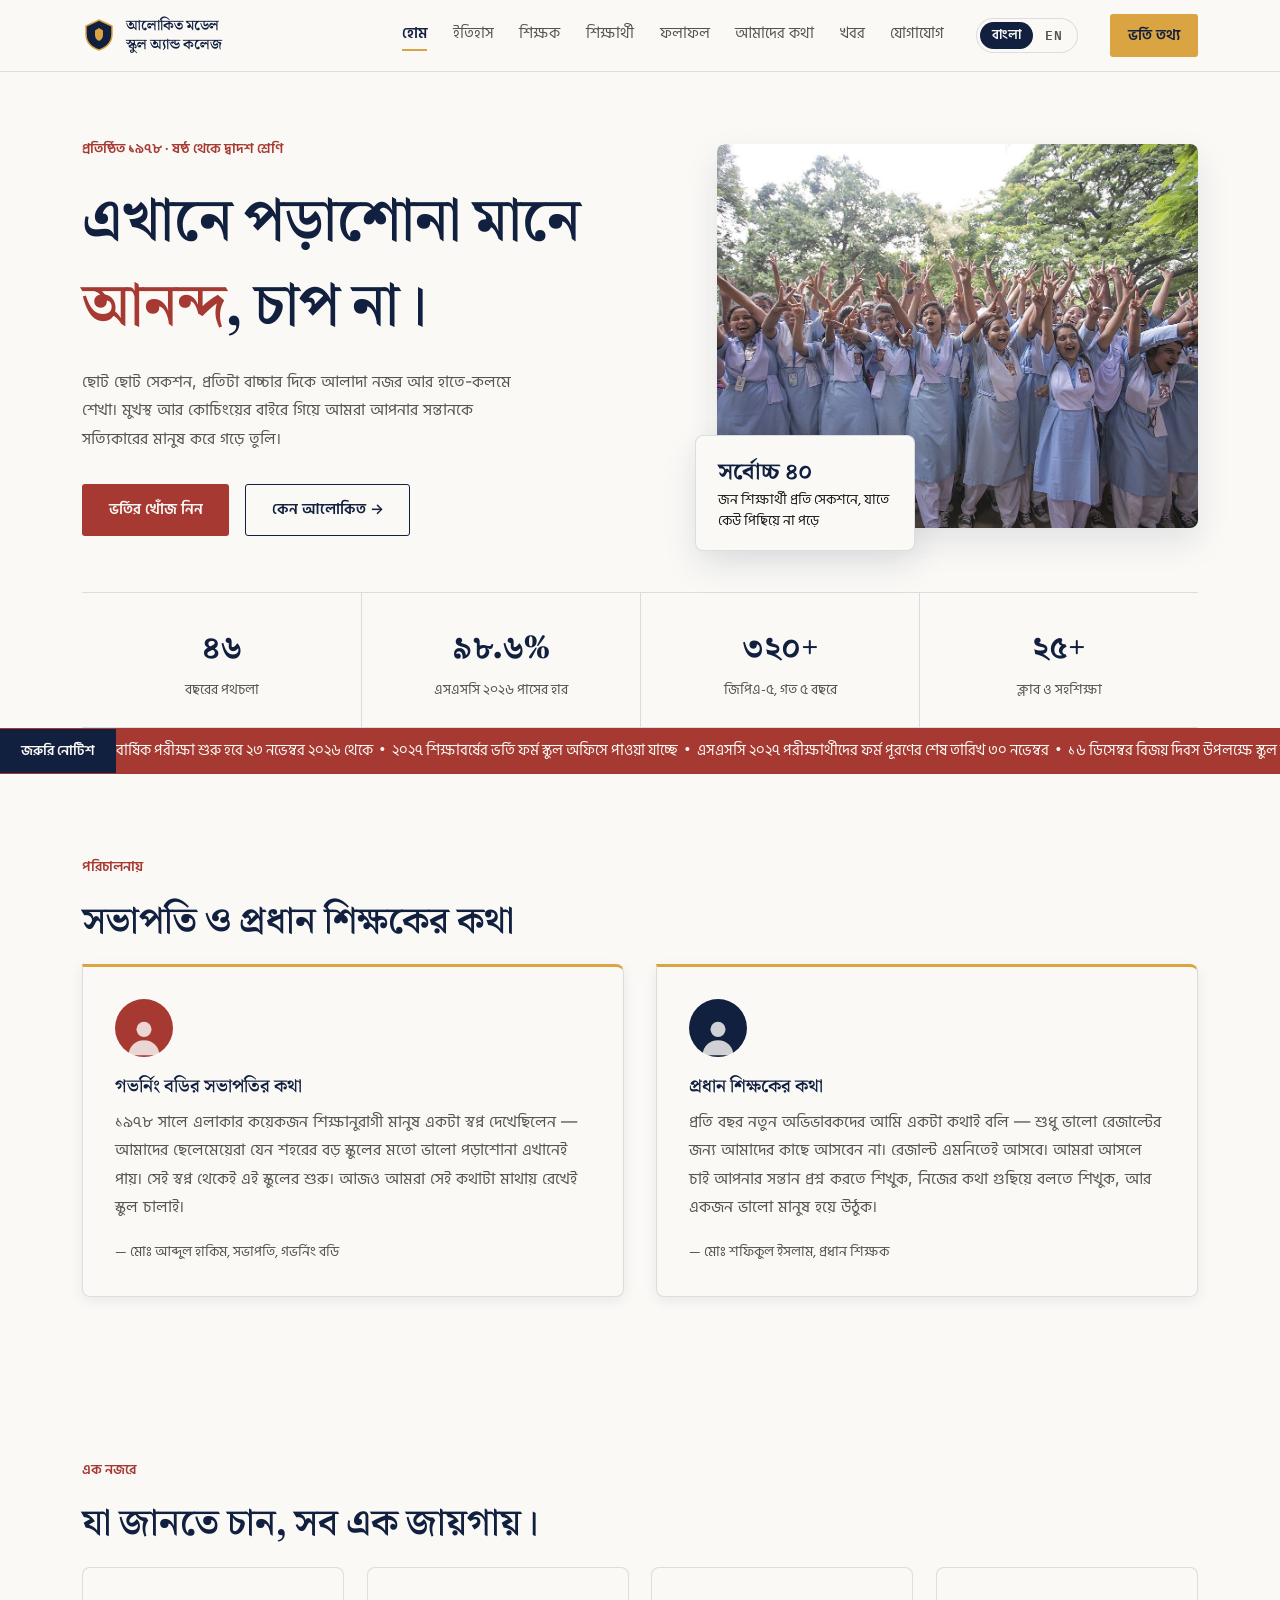
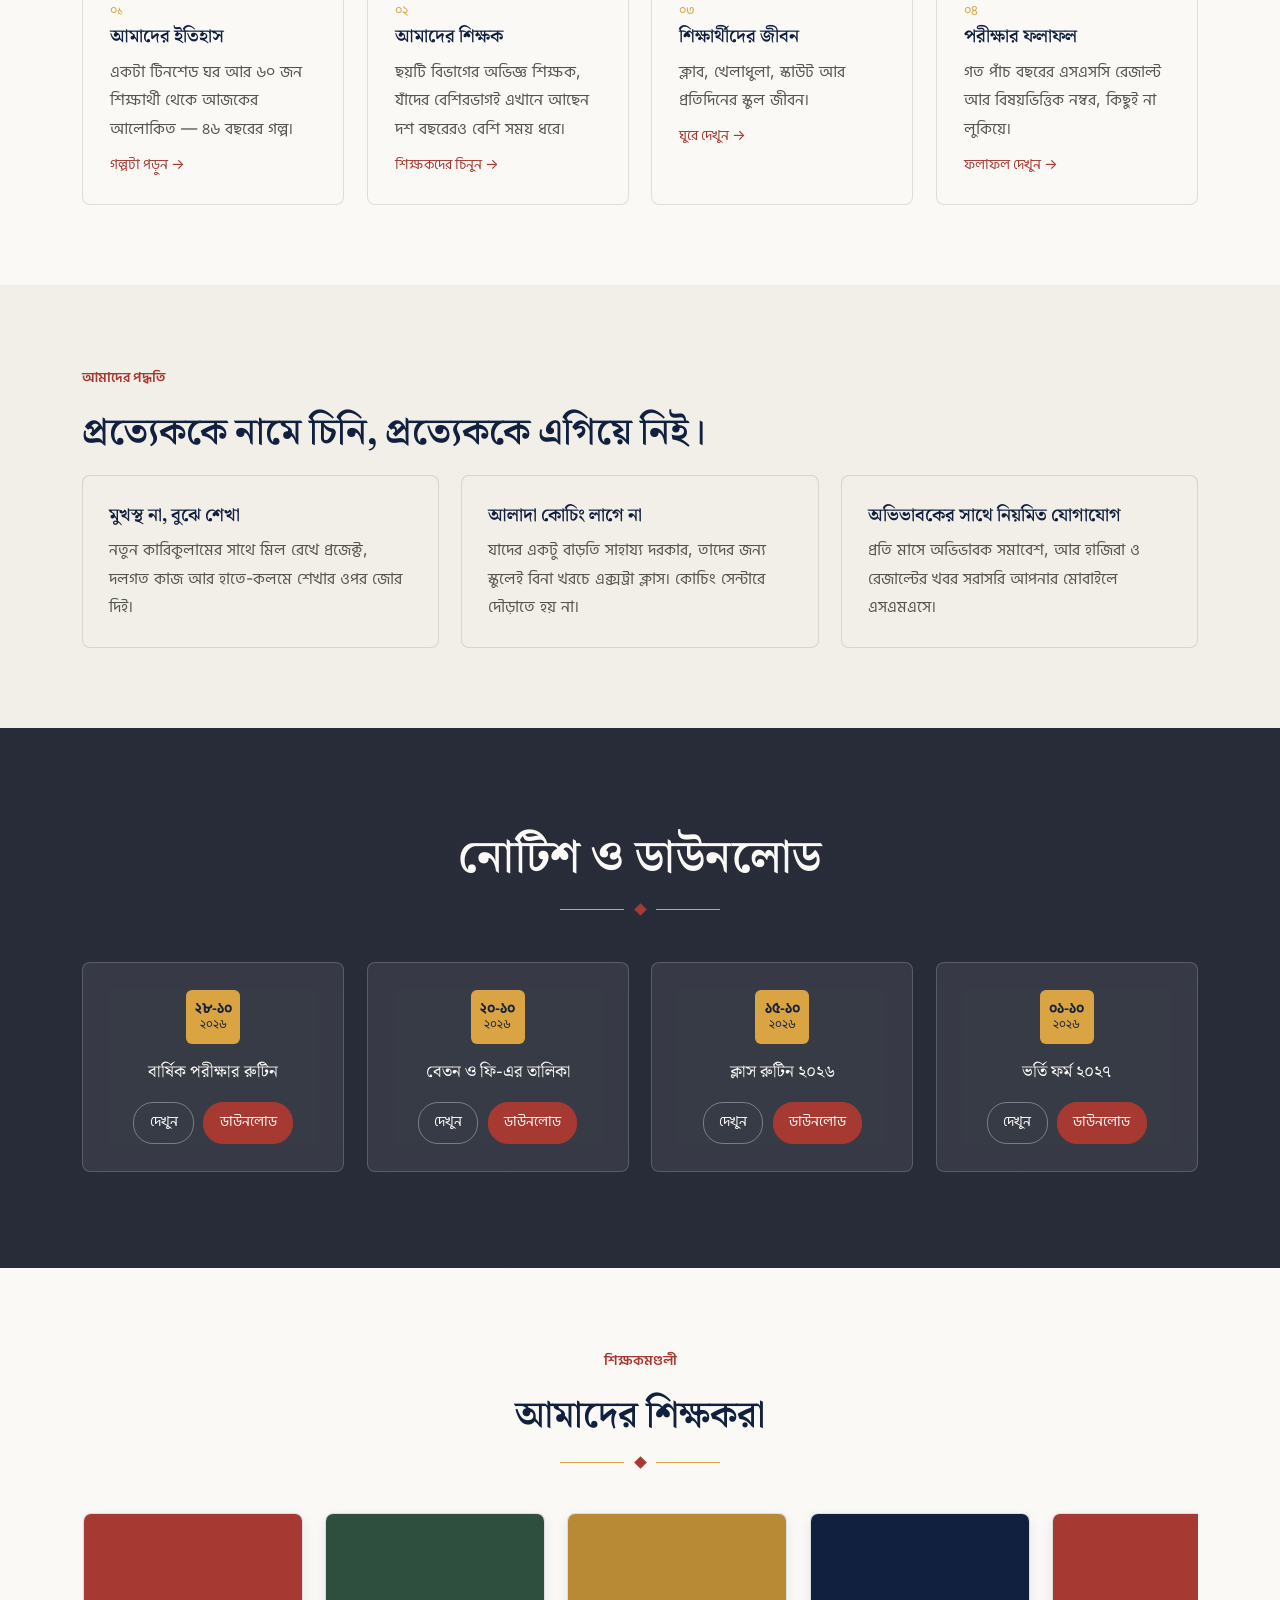
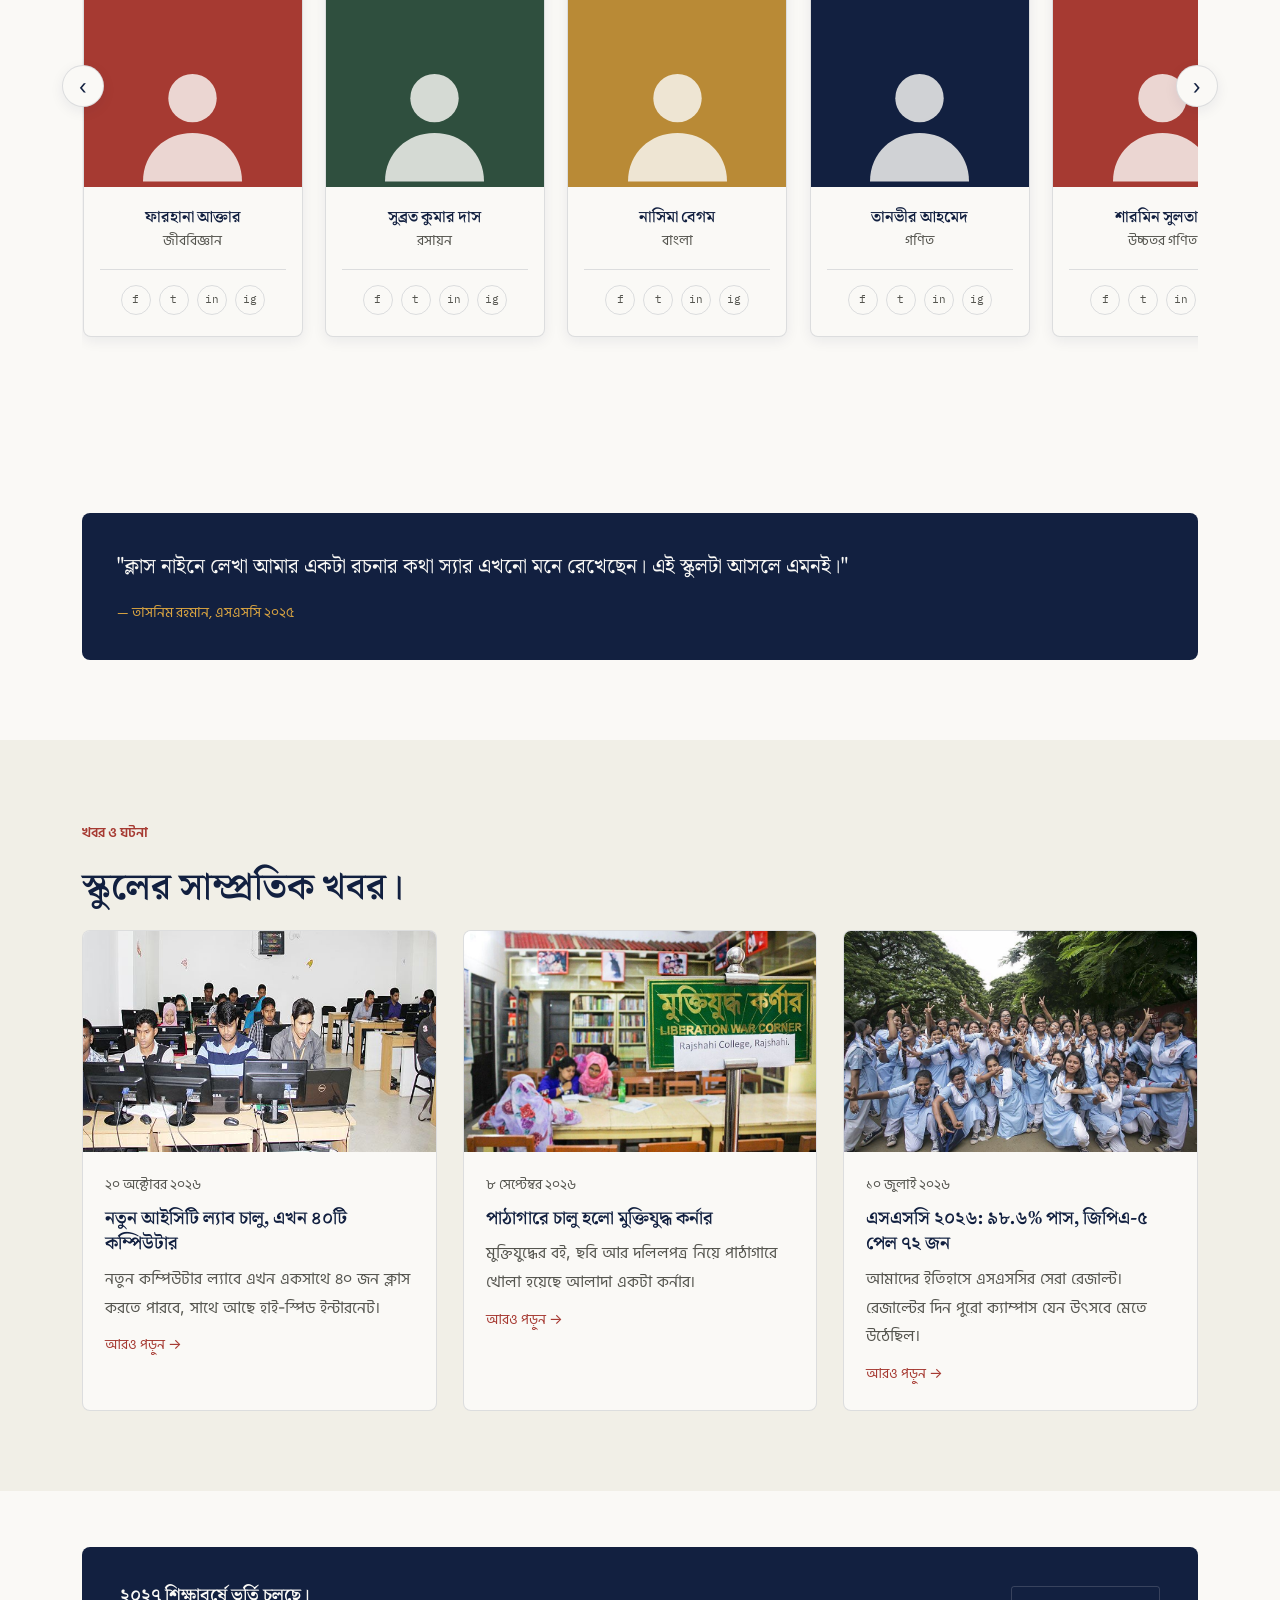
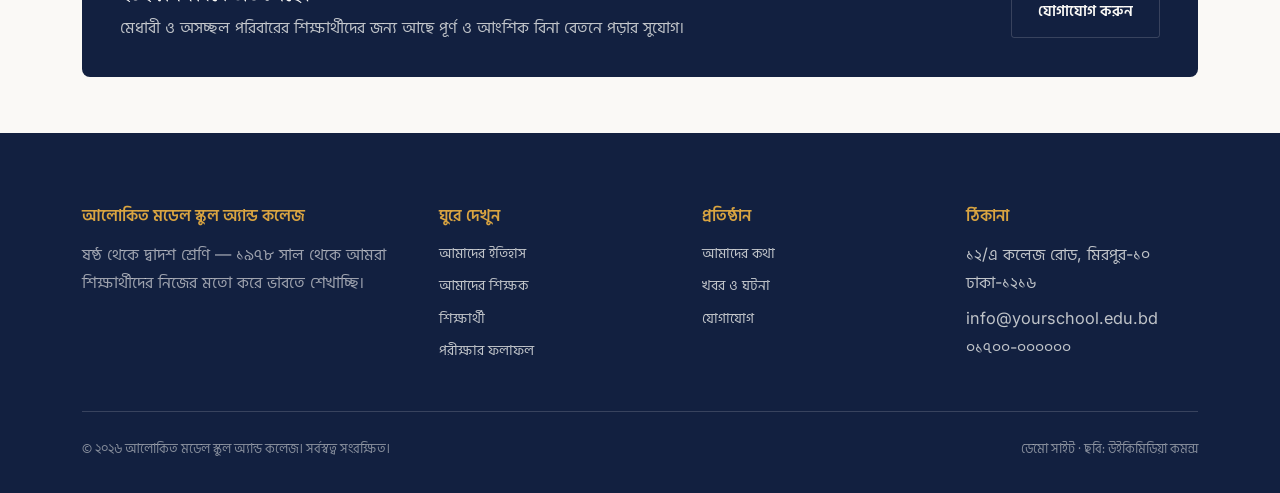
==== commit 74de67de: "Localize demo for Bangladeshi schools: Bengali default with English switcher - Add a language switch" ====
--- a/index.html
+++ b/index.html
@@ -1,11 +1,13 @@
 <!DOCTYPE html>
-<html lang="en">
+<html lang="bn">
 <head>
 <meta charset="UTF-8">
 <meta name="viewport" content="width=device-width, initial-scale=1.0">
-<title>Ridgeview Academy — A College-Preparatory Day School</title>
+<script>try{if(localStorage.getItem("site-lang")==="en"){document.documentElement.lang="en";document.documentElement.classList.add("lang-pending");}}catch(e){}</script>
+<title data-en="Alokito Model School &amp; College — Dhaka">আলোকিত মডেল স্কুল অ্যান্ড কলেজ — ঢাকা</title>
 <link rel="preconnect" href="https://fonts.googleapis.com">
-<link href="https://fonts.googleapis.com/css2?family=Fraunces:opsz,wght@9..144,400;9..144,600;9..144,700&family=Inter:wght@400;500;600&family=IBM+Plex+Mono:wght@500&display=swap" rel="stylesheet">
+<link rel="preconnect" href="https://fonts.gstatic.com" crossorigin>
+<link href="https://fonts.googleapis.com/css2?family=Fraunces:opsz,wght@9..144,400;9..144,600;9..144,700&family=Inter:wght@400;500;600&family=IBM+Plex+Mono:wght@500&family=Hind+Siliguri:wght@400;500;600;700&family=Noto+Serif+Bengali:wght@500;600;700&display=swap" rel="stylesheet">
 <link rel="stylesheet" href="style.css">
 </head>
 <body>
@@ -13,24 +15,28 @@
 <header class="site-header">
   <div class="header-inner">
     <a href="index.html" class="brand">
-      <svg width="34" height="34" viewBox="0 0 34 34" fill="none" xmlns="http://www.w3.org/2000/svg">
+      <svg width="34" height="34" viewBox="0 0 34 34" fill="none" xmlns="http://www.w3.org/2000/svg" aria-hidden="true">
         <path d="M17 2L30 8V16C30 24 24.5 29.5 17 32C9.5 29.5 4 24 4 16V8L17 2Z" fill="#122040" stroke="#D9A441" stroke-width="1.5"/>
         <path d="M17 10L21 12.5V17C21 20 19.3 22 17 23C14.7 22 13 20 13 17V12.5L17 10Z" fill="#D9A441"/>
       </svg>
-      <span class="brand-name">Ridgeview<br>Academy</span>
+      <span class="brand-name" data-en="Alokito Model<br>School &amp; College">আলোকিত মডেল<br>স্কুল অ্যান্ড কলেজ</span>
     </a>
-    <button class="nav-toggle" aria-label="Toggle menu"><span></span></button>
+    <button class="nav-toggle" aria-label="মেনু খুলুন" data-en-aria-label="Toggle menu"><span></span></button>
     <nav class="main-nav">
-      <a href="index.html" class="active">Home</a>
-      <a href="history.html">History</a>
-      <a href="teachers.html">Teachers</a>
-      <a href="students.html">Students</a>
-      <a href="results.html">Exam Results</a>
-      <a href="about.html">About</a>
-      <a href="blog.html">Blog</a>
-      <a href="contact.html">Contact</a>
+      <a href="index.html" class="active" data-en="Home">হোম</a>
+      <a href="history.html" data-en="History">ইতিহাস</a>
+      <a href="teachers.html" data-en="Teachers">শিক্ষক</a>
+      <a href="students.html" data-en="Students">শিক্ষার্থী</a>
+      <a href="results.html" data-en="Exam Results">ফলাফল</a>
+      <a href="about.html" data-en="About">আমাদের কথা</a>
+      <a href="blog.html" data-en="News">খবর</a>
+      <a href="contact.html" data-en="Contact">যোগাযোগ</a>
     </nav>
-    <a href="contact.html" class="btn btn-nav">Enquire</a>
+    <div class="lang-switch" role="group" aria-label="ভাষা বেছে নিন / Choose language">
+      <button type="button" data-lang="bn" aria-pressed="true" lang="bn">বাংলা</button>
+      <button type="button" data-lang="en" aria-pressed="false" lang="en">EN</button>
+    </div>
+    <a href="contact.html" class="btn btn-nav" data-en="Admission">ভর্তি তথ্য</a>
   </div>
 </header>
 
@@ -40,400 +46,394 @@
   <section class="hero">
     <div class="wrap hero-grid">
       <div>
-        <span class="eyebrow">Est. 1978 &middot; Grades 6–12</span>
-        <h1>A school day built around <em>curiosity</em>.</h1>
-        <p class="hero-copy">Ridgeview Academy is a college-preparatory day school where small classes, real mentorship, and hands-on work replace the lecture-and-test routine.</p>
+        <span class="eyebrow" data-en="Est. 1978 &middot; Class 6–12">প্রতিষ্ঠিত ১৯৭৮ &middot; ষষ্ঠ থেকে দ্বাদশ শ্রেণি</span>
+        <h1 data-en="Where learning feels like <em>joy</em>, not pressure.">এখানে পড়াশোনা মানে <em>আনন্দ</em>, চাপ না।</h1>
+        <p class="hero-copy" data-en="Small sections, personal attention for every child, and hands-on learning. We go beyond rote learning and coaching to help your child truly grow.">ছোট ছোট সেকশন, প্রতিটা বাচ্চার দিকে আলাদা নজর আর হাতে-কলমে শেখা। মুখস্থ আর কোচিংয়ের বাইরে গিয়ে আমরা আপনার সন্তানকে সত্যিকারের মানুষ করে গড়ে তুলি।</p>
         <div class="hero-actions">
-          <a href="contact.html" class="btn btn-primary">Start an Enquiry</a>
-          <a href="about.html" class="btn btn-ghost">Why Ridgeview →</a>
+          <a href="contact.html" class="btn btn-primary" data-en="Admission Enquiry">ভর্তির খোঁজ নিন</a>
+          <a href="about.html" class="btn btn-ghost" data-en="Why Alokito →">কেন আলোকিত →</a>
         </div>
       </div>
       <div class="hero-media">
-        <img src="https://picsum.photos/id/1076/800/620" alt="Ridgeview Academy campus building">
+        <img src="images/hero.jpg" alt="রেজাল্টের দিন আনন্দে মেতে ওঠা ছাত্রীরা" data-en-alt="Students celebrating on result day" width="1280" height="853">
         <div class="hero-float-card">
-          <strong>9:1</strong>
-          student-to-teacher ratio across every grade
+          <strong data-en="40 max">সর্বোচ্চ ৪০</strong>
+          <span data-en="students per section, so no child gets lost">জন শিক্ষার্থী প্রতি সেকশনে, যাতে কেউ পিছিয়ে না পড়ে</span>
         </div>
       </div>
     </div>
     <div class="wrap">
       <div class="stats-bar">
-        <div class="stat"><span class="stat-num">46</span><span class="stat-label">years teaching</span></div>
-        <div class="stat"><span class="stat-num">9:1</span><span class="stat-label">student : teacher</span></div>
-        <div class="stat"><span class="stat-num">32</span><span class="stat-label">clubs &amp; teams</span></div>
-        <div class="stat"><span class="stat-num">94%</span><span class="stat-label">go on to 4-yr college</span></div>
+        <div class="stat"><span class="stat-num" data-en="46">৪৬</span><span class="stat-label" data-en="years of teaching">বছরের পথচলা</span></div>
+        <div class="stat"><span class="stat-num" data-en="98.6%">৯৮.৬%</span><span class="stat-label" data-en="SSC 2026 pass rate">এসএসসি ২০২৬ পাসের হার</span></div>
+        <div class="stat"><span class="stat-num" data-en="320+">৩২০+</span><span class="stat-label" data-en="GPA-5 in 5 years">জিপিএ-৫, গত ৫ বছরে</span></div>
+        <div class="stat"><span class="stat-num" data-en="25+">২৫+</span><span class="stat-label" data-en="clubs &amp; activities">ক্লাব ও সহশিক্ষা</span></div>
       </div>
     </div>
   </section>
 
   <!-- URGENT ANNOUNCEMENT TICKER -->
-<section class="announcement-bar">
-  <span class="announcement-label">Urgent Announcement</span>
-  <div class="marquee">
-    <div class="marquee-track">
-      <span>School reopens for Fall Term on September 2, 2026 &nbsp;•&nbsp; Applications for Fall 2027 open September 1 &nbsp;•&nbsp; ...</span>
-      <span aria-hidden="true">[same text repeated]</span>
-    </div>
-  </div>
-</section>
+  <section class="announcement-bar">
+    <span class="announcement-label" data-en="Urgent Notice">জরুরি নোটিশ</span>
+    <div class="marquee">
+      <div class="marquee-track">
+        <span data-en="Annual exams begin on 23 November 2026 &nbsp;•&nbsp; Admission forms for the 2027 session are available at the school office &nbsp;•&nbsp; Last date for SSC 2027 form fill-up is 30 November &nbsp;•&nbsp; School will be closed on 16 December for Victory Day">বার্ষিক পরীক্ষা শুরু হবে ২৩ নভেম্বর ২০২৬ থেকে &nbsp;•&nbsp; ২০২৭ শিক্ষাবর্ষের ভর্তি ফর্ম স্কুল অফিসে পাওয়া যাচ্ছে &nbsp;•&nbsp; এসএসসি ২০২৭ পরীক্ষার্থীদের ফর্ম পূরণের শেষ তারিখ ৩০ নভেম্বর &nbsp;•&nbsp; ১৬ ডিসেম্বর বিজয় দিবস উপলক্ষে স্কুল বন্ধ থাকবে</span>
+        <span aria-hidden="true" data-en="Annual exams begin on 23 November 2026 &nbsp;•&nbsp; Admission forms for the 2027 session are available at the school office &nbsp;•&nbsp; Last date for SSC 2027 form fill-up is 30 November &nbsp;•&nbsp; School will be closed on 16 December for Victory Day">বার্ষিক পরীক্ষা শুরু হবে ২৩ নভেম্বর ২০২৬ থেকে &nbsp;•&nbsp; ২০২৭ শিক্ষাবর্ষের ভর্তি ফর্ম স্কুল অফিসে পাওয়া যাচ্ছে &nbsp;•&nbsp; এসএসসি ২০২৭ পরীক্ষার্থীদের ফর্ম পূরণের শেষ তারিখ ৩০ নভেম্বর &nbsp;•&nbsp; ১৬ ডিসেম্বর বিজয় দিবস উপলক্ষে স্কুল বন্ধ থাকবে</span>
+      </div>
+    </div>
+  </section>
 
   <!-- LEADERSHIP MESSAGES -->
-<section class="section">
-  <div class="wrap">
-    <span class="eyebrow">Leadership</span>
-    <h2>A word from our leadership.</h2>
-    <div class="message-grid">
-      <div class="message-card">
-        <div class="avatar" style="background:#A63A32;">CH</div>
-        <h3>Message from the Committee Head</h3>
-        <p>Ridgeview exists because a group of parents and teachers believed a school could be run with more trust and less bureaucracy...</p>
-        <span class="message-name">— Harold Whitfield, Committee Head</span>
-      </div>
-      <div class="message-card">
-        <div class="avatar" style="background:#122040;">HM</div>
-        <h3>Message from the Headmaster</h3>
-        <p>Every year I tell new families the same thing: we are not the right school for everyone...</p>
-        <span class="message-name">— Claire Bennington, Headmaster</span>
-      </div>
-    </div>
-  </div>
-</section>
+  <section class="section">
+    <div class="wrap">
+      <span class="eyebrow" data-en="Leadership">পরিচালনায়</span>
+      <h2 data-en="A word from our leadership.">সভাপতি ও প্রধান শিক্ষকের কথা</h2>
+      <div class="message-grid">
+        <div class="message-card">
+          <div class="avatar" style="background-color:#A63A32;" aria-hidden="true"></div>
+          <h3 data-en="Message from the Governing Body Chairman">গভর্নিং বডির সভাপতির কথা</h3>
+          <p data-en="In 1978, a few people in our area who cared about education had one wish: that our children could get the same quality of schooling here as in the big city schools. Alokito grew out of that dream, and we still run the school with that promise in mind.">১৯৭৮ সালে এলাকার কয়েকজন শিক্ষানুরাগী মানুষ একটা স্বপ্ন দেখেছিলেন — আমাদের ছেলেমেয়েরা যেন শহরের বড় স্কুলের মতো ভালো পড়াশোনা এখানেই পায়। সেই স্বপ্ন থেকেই এই স্কুলের শুরু। আজও আমরা সেই কথাটা মাথায় রেখেই স্কুল চালাই।</p>
+          <span class="message-name" data-en="— Md. Abdul Hakim, Chairman, Governing Body">— মোঃ আব্দুল হাকিম, সভাপতি, গভর্নিং বডি</span>
+        </div>
+        <div class="message-card">
+          <div class="avatar" style="background-color:#122040;" aria-hidden="true"></div>
+          <h3 data-en="Message from the Headmaster">প্রধান শিক্ষকের কথা</h3>
+          <p data-en="Every year I tell new parents the same thing: don't come to us just for good results. The results will come. What we really want is for your child to learn to ask questions, speak their mind clearly, and grow into a good human being.">প্রতি বছর নতুন অভিভাবকদের আমি একটা কথাই বলি — শুধু ভালো রেজাল্টের জন্য আমাদের কাছে আসবেন না। রেজাল্ট এমনিতেই আসবে। আমরা আসলে চাই আপনার সন্তান প্রশ্ন করতে শিখুক, নিজের কথা গুছিয়ে বলতে শিখুক, আর একজন ভালো মানুষ হয়ে উঠুক।</p>
+          <span class="message-name" data-en="— Md. Shafiqul Islam, Headmaster">— মোঃ শফিকুল ইসলাম, প্রধান শিক্ষক</span>
+        </div>
+      </div>
+    </div>
+  </section>
 
   <!-- EXPLORE THE SITE -->
   <section class="section">
     <div class="wrap">
-      <span class="eyebrow">Explore Ridgeview</span>
-      <h2>Everything you need to know, in one place.</h2>
+      <span class="eyebrow" data-en="Explore Alokito">এক নজরে</span>
+      <h2 data-en="Everything you need to know, in one place.">যা জানতে চান, সব এক জায়গায়।</h2>
       <div class="card-grid">
         <div class="link-card">
-          <span class="card-index">01</span>
-          <h3>Our History</h3>
-          <p>How six teachers and a rented farmhouse became a 46-year-old school.</p>
-          <a class="more" href="history.html">Read the story →</a>
+          <span class="card-index" data-en="01">০১</span>
+          <h3 data-en="Our History">আমাদের ইতিহাস</h3>
+          <p data-en="From one tin-shed room and 60 students to the school we are today — a 46-year story.">একটা টিনশেড ঘর আর ৬০ জন শিক্ষার্থী থেকে আজকের আলোকিত — ৪৬ বছরের গল্প।</p>
+          <a class="more" href="history.html" data-en="Read the story →">গল্পটা পড়ুন →</a>
         </div>
         <div class="link-card">
-          <span class="card-index">02</span>
-          <h3>Our Teachers</h3>
-          <p>Meet the faculty across six departments, most of whom have taught here a decade or more.</p>
-          <a class="more" href="teachers.html">Meet the faculty →</a>
+          <span class="card-index" data-en="02">০২</span>
+          <h3 data-en="Our Teachers">আমাদের শিক্ষক</h3>
+          <p data-en="Experienced teachers across six departments, most of whom have been with us for over ten years.">ছয়টি বিভাগের অভিজ্ঞ শিক্ষক, যাঁদের বেশিরভাগই এখানে আছেন দশ বছরেরও বেশি সময় ধরে।</p>
+          <a class="more" href="teachers.html" data-en="Meet the teachers →">শিক্ষকদের চিনুন →</a>
         </div>
         <div class="link-card">
-          <span class="card-index">03</span>
-          <h3>Our Students</h3>
-          <p>Clubs, athletics, and the everyday life of a Ridgeview student.</p>
-          <a class="more" href="students.html">See student life →</a>
+          <span class="card-index" data-en="03">০৩</span>
+          <h3 data-en="Student Life">শিক্ষার্থীদের জীবন</h3>
+          <p data-en="Clubs, sports, scouting, and everyday life at school.">ক্লাব, খেলাধুলা, স্কাউট আর প্রতিদিনের স্কুল জীবন।</p>
+          <a class="more" href="students.html" data-en="See student life →">ঘুরে দেখুন →</a>
         </div>
         <div class="link-card">
-          <span class="card-index">04</span>
-          <h3>Exam Results</h3>
-          <p>Five years of pass rates and subject-wise performance, in full.</p>
-          <a class="more" href="results.html">View results →</a>
-        </div>
-      </div>
-    </div>
-  </section>
-
-  <!-- WHY RIDGEVIEwhyW -->
+          <span class="card-index" data-en="04">০৪</span>
+          <h3 data-en="Exam Results">পরীক্ষার ফলাফল</h3>
+          <p data-en="Five years of SSC results and subject-wise marks, with nothing left out.">গত পাঁচ বছরের এসএসসি রেজাল্ট আর বিষয়ভিত্তিক নম্বর, কিছুই না লুকিয়ে।</p>
+          <a class="more" href="results.html" data-en="View results →">ফলাফল দেখুন →</a>
+        </div>
+      </div>
+    </div>
+  </section>
+
+  <!-- OUR APPROACH -->
   <section class="section alt">
     <div class="wrap">
-      <span class="eyebrow">Our Approach</span>
-      <h2>Small enough to know your name. Ambitious enough to push you.</h2>
+      <span class="eyebrow" data-en="Our Approach">আমাদের পদ্ধতি</span>
+      <h2 data-en="Small enough to know every name. Ambitious enough to push every child.">প্রত্যেককে নামে চিনি, প্রত্যেককে এগিয়ে নিই।</h2>
       <div class="card-grid cols-3">
         <div class="value-card">
-          <h3>Taught, not tracked</h3>
-          <p>No sorting students into tiers in 6th grade. Every path stays open until a student chooses it.</p>
+          <h3 data-en="Understanding, not rote learning">মুখস্থ না, বুঝে শেখা</h3>
+          <p data-en="In line with the new curriculum, we focus on projects, group work, and learning by doing.">নতুন কারিকুলামের সাথে মিল রেখে প্রজেক্ট, দলগত কাজ আর হাতে-কলমে শেখার ওপর জোর দিই।</p>
         </div>
         <div class="value-card">
-          <h3>Studio time, weekly</h3>
-          <p>A standing block every week for independent projects, research, or making something with your hands.</p>
+          <h3 data-en="No coaching needed">আলাদা কোচিং লাগে না</h3>
+          <p data-en="Students who need extra help get free extra classes right here at school — no running around to coaching centres.">যাদের একটু বাড়তি সাহায্য দরকার, তাদের জন্য স্কুলেই বিনা খরচে এক্সট্রা ক্লাস। কোচিং সেন্টারে দৌড়াতে হয় না।</p>
         </div>
         <div class="value-card">
-          <h3>Faculty who stay</h3>
-          <p>Average teacher tenure at Ridgeview is 11 years. You're taught by people who chose to stay.</p>
-        </div>
-      </div>
-    </div>
-  </section>
-
-    <!-- INFORMATION / DOWNLOADS -->
+          <h3 data-en="Parents always in the loop">অভিভাবকের সাথে নিয়মিত যোগাযোগ</h3>
+          <p data-en="Monthly parent meetings, plus attendance and result updates sent straight to your phone by SMS.">প্রতি মাসে অভিভাবক সমাবেশ, আর হাজিরা ও রেজাল্টের খবর সরাসরি আপনার মোবাইলে এসএমএসে।</p>
+        </div>
+      </div>
+    </div>
+  </section>
+
+  <!-- INFORMATION / DOWNLOADS -->
   <section class="info-section">
     <div class="info-overlay"></div>
     <div class="wrap info-content">
       <div class="info-heading">
-        <h2>Information</h2>
+        <h2 data-en="Notices &amp; Downloads">নোটিশ ও ডাউনলোড</h2>
         <div class="info-divider"><span></span><i></i><span></span></div>
       </div>
       <div class="info-grid">
 
-        <!-- CARD 1 -->
         <div class="info-card">
-          <div class="info-date"><span class="info-date-md">08-27</span><span class="info-date-yr">2026</span></div>
-          <div class="info-card-title">Exam Routine Download</div>
+          <div class="info-date"><span class="info-date-md" data-en="28-10">২৮-১০</span><span class="info-date-yr" data-en="2026">২০২৬</span></div>
+          <div class="info-card-title" data-en="Annual Exam Routine">বার্ষিক পরীক্ষার রুটিন</div>
           <div class="info-actions">
-            <a href="#" class="info-btn">View</a>
-            <a href="#" class="info-btn info-btn-solid">Download</a>
-          </div>
-        </div>
-
-        <!-- CARD 2 -->
+            <a href="#" class="info-btn" data-en="View">দেখুন</a>
+            <a href="#" class="info-btn info-btn-solid" data-en="Download">ডাউনলোড</a>
+          </div>
+        </div>
+
         <div class="info-card">
-          <div class="info-date"><span class="info-date-md">08-27</span><span class="info-date-yr">2026</span></div>
-          <div class="info-card-title">Tuition Fee Form Download</div>
+          <div class="info-date"><span class="info-date-md" data-en="20-10">২০-১০</span><span class="info-date-yr" data-en="2026">২০২৬</span></div>
+          <div class="info-card-title" data-en="Tuition &amp; Fee Chart">বেতন ও ফি-এর তালিকা</div>
           <div class="info-actions">
-            <a href="#" class="info-btn">View</a>
-            <a href="#" class="info-btn info-btn-solid">Download</a>
-          </div>
-        </div>
-
-        <!-- CARD 3 -->
+            <a href="#" class="info-btn" data-en="View">দেখুন</a>
+            <a href="#" class="info-btn info-btn-solid" data-en="Download">ডাউনলোড</a>
+          </div>
+        </div>
+
         <div class="info-card">
-          <div class="info-date"><span class="info-date-md">08-27</span><span class="info-date-yr">2026</span></div>
-          <div class="info-card-title">Class Routine Download</div>
+          <div class="info-date"><span class="info-date-md" data-en="15-10">১৫-১০</span><span class="info-date-yr" data-en="2026">২০২৬</span></div>
+          <div class="info-card-title" data-en="Class Routine 2026">ক্লাস রুটিন ২০২৬</div>
           <div class="info-actions">
-            <a href="#" class="info-btn">View</a>
-            <a href="#" class="info-btn info-btn-solid">Download</a>
-          </div>
-        </div>
-
-        <!-- CARD 4 -->
+            <a href="#" class="info-btn" data-en="View">দেখুন</a>
+            <a href="#" class="info-btn info-btn-solid" data-en="Download">ডাউনলোড</a>
+          </div>
+        </div>
+
         <div class="info-card">
-          <div class="info-date"><span class="info-date-md">08-27</span><span class="info-date-yr">2026</span></div>
-          <div class="info-card-title">Application Form Download</div>
+          <div class="info-date"><span class="info-date-md" data-en="01-10">০১-১০</span><span class="info-date-yr" data-en="2026">২০২৬</span></div>
+          <div class="info-card-title" data-en="Admission Form 2027">ভর্তি ফর্ম ২০২৭</div>
           <div class="info-actions">
-            <a href="#" class="info-btn">View</a>
-            <a href="#" class="info-btn info-btn-solid">Download</a>
-          </div>
-        </div>
-
-      </div>
-    </div>
-  </section>
-
-    <!-- OUR TEACHERS -->
+            <a href="#" class="info-btn" data-en="View">দেখুন</a>
+            <a href="#" class="info-btn info-btn-solid" data-en="Download">ডাউনলোড</a>
+          </div>
+        </div>
+
+      </div>
+    </div>
+  </section>
+
+  <!-- OUR TEACHERS -->
   <section class="section">
     <div class="wrap">
       <div class="team-heading">
-        <span class="eyebrow center">Faculty</span>
-        <h2>Our Teachers</h2>
+        <span class="eyebrow center" data-en="Faculty">শিক্ষকমণ্ডলী</span>
+        <h2 data-en="Our Teachers">আমাদের শিক্ষকরা</h2>
         <div class="team-divider"><span></span><i></i><span></span></div>
       </div>
 
       <div class="teacher-carousel-wrap">
-        <button class="carousel-btn prev" aria-label="Scroll left">&#8249;</button>
+        <button class="carousel-btn prev" aria-label="আগেরটা" data-en-aria-label="Scroll left">&#8249;</button>
         <div class="teacher-carousel">
-
-          <div class="team-card">
-            <div class="team-photo" style="background:#122040;">MH</div>
-            <div class="team-body">
-              <h3>Marcus Halloway</h3>
-              <span class="team-role">Physics</span>
-              <div class="team-social">
-                <a href="#" aria-label="Facebook">f</a>
-                <a href="#" aria-label="Twitter">t</a>
-                <a href="#" aria-label="LinkedIn">in</a>
-                <a href="#" aria-label="Instagram">ig</a>
-              </div>
-            </div>
-          </div>
-
-          <div class="team-card">
-            <div class="team-photo" style="background:#A63A32;">RS</div>
-            <div class="team-body">
-              <h3>Rina Sato</h3>
-              <span class="team-role">Biology</span>
-              <div class="team-social">
-                <a href="#" aria-label="Facebook">f</a>
-                <a href="#" aria-label="Twitter">t</a>
-                <a href="#" aria-label="LinkedIn">in</a>
-                <a href="#" aria-label="Instagram">ig</a>
-              </div>
-            </div>
-          </div>
-
-          <div class="team-card">
-            <div class="team-photo" style="background:#2F4F3E;">DO</div>
-            <div class="team-body">
-              <h3>David Okafor</h3>
-              <span class="team-role">History</span>
-              <div class="team-social">
-                <a href="#" aria-label="Facebook">f</a>
-                <a href="#" aria-label="Twitter">t</a>
-                <a href="#" aria-label="LinkedIn">in</a>
-                <a href="#" aria-label="Instagram">ig</a>
-              </div>
-            </div>
-          </div>
-
-          <div class="team-card">
-            <div class="team-photo" style="background:#B98A36;">EL</div>
-            <div class="team-body">
-              <h3>Elena Larsen</h3>
-              <span class="team-role">English Literature</span>
-              <div class="team-social">
-                <a href="#" aria-label="Facebook">f</a>
-                <a href="#" aria-label="Twitter">t</a>
-                <a href="#" aria-label="LinkedIn">in</a>
-                <a href="#" aria-label="Instagram">ig</a>
-              </div>
-            </div>
-          </div>
-
-          <div class="team-card">
-            <div class="team-photo" style="background:#122040;">TW</div>
-            <div class="team-body">
-              <h3>Thomas Weiss</h3>
-              <span class="team-role">Mathematics</span>
-              <div class="team-social">
-                <a href="#" aria-label="Facebook">f</a>
-                <a href="#" aria-label="Twitter">t</a>
-                <a href="#" aria-label="LinkedIn">in</a>
-                <a href="#" aria-label="Instagram">ig</a>
-              </div>
-            </div>
-          </div>
-
-          <div class="team-card">
-            <div class="team-photo" style="background:#A63A32;">AN</div>
-            <div class="team-body">
-              <h3>Aisha Noor</h3>
-              <span class="team-role">Mathematics</span>
-              <div class="team-social">
-                <a href="#" aria-label="Facebook">f</a>
-                <a href="#" aria-label="Twitter">t</a>
-                <a href="#" aria-label="LinkedIn">in</a>
-                <a href="#" aria-label="Instagram">ig</a>
-              </div>
-            </div>
-          </div>
-
-          <div class="team-card">
-            <div class="team-photo" style="background:#2F4F3E;">JC</div>
-            <div class="team-body">
-              <h3>James Carrick</h3>
-              <span class="team-role">Design &amp; Making</span>
-              <div class="team-social">
-                <a href="#" aria-label="Facebook">f</a>
-                <a href="#" aria-label="Twitter">t</a>
-                <a href="#" aria-label="LinkedIn">in</a>
-                <a href="#" aria-label="Instagram">ig</a>
-              </div>
-            </div>
-          </div>
-
-          <div class="team-card">
-            <div class="team-photo" style="background:#B98A36;">MV</div>
-            <div class="team-body">
-              <h3>Mireille Vidal</h3>
-              <span class="team-role">French</span>
-              <div class="team-social">
-                <a href="#" aria-label="Facebook">f</a>
-                <a href="#" aria-label="Twitter">t</a>
-                <a href="#" aria-label="LinkedIn">in</a>
-                <a href="#" aria-label="Instagram">ig</a>
-              </div>
-            </div>
-          </div>
-
-          <div class="team-card">
-            <div class="team-photo" style="background:#122040;">LZ</div>
-            <div class="team-body">
-              <h3>Li Zhang</h3>
-              <span class="team-role">Mandarin</span>
-              <div class="team-social">
-                <a href="#" aria-label="Facebook">f</a>
-                <a href="#" aria-label="Twitter">t</a>
-                <a href="#" aria-label="LinkedIn">in</a>
-                <a href="#" aria-label="Instagram">ig</a>
-              </div>
-            </div>
-          </div>
-
-          <div class="team-card">
-            <div class="team-photo" style="background:#A63A32;">SB</div>
-            <div class="team-body">
-              <h3>Sofia Bianchi</h3>
-              <span class="team-role">Theater &amp; Arts</span>
-              <div class="team-social">
-                <a href="#" aria-label="Facebook">f</a>
-                <a href="#" aria-label="Twitter">t</a>
-                <a href="#" aria-label="LinkedIn">in</a>
-                <a href="#" aria-label="Instagram">ig</a>
-              </div>
-            </div>
-          </div>
-
-          <div class="team-card">
-            <div class="team-photo" style="background:#2F4F3E;">KP</div>
-            <div class="team-body">
-              <h3>Kwame Peterson</h3>
-              <span class="team-role">Choir &amp; Jazz</span>
-              <div class="team-social">
-                <a href="#" aria-label="Facebook">f</a>
-                <a href="#" aria-label="Twitter">t</a>
-                <a href="#" aria-label="LinkedIn">in</a>
-                <a href="#" aria-label="Instagram">ig</a>
-              </div>
-            </div>
-          </div>
-
-          <div class="team-card">
-            <div class="team-photo" style="background:#B98A36;">NG</div>
-            <div class="team-body">
-              <h3>Nadia Gómez</h3>
-              <span class="team-role">Chemistry</span>
-              <div class="team-social">
-                <a href="#" aria-label="Facebook">f</a>
-                <a href="#" aria-label="Twitter">t</a>
-                <a href="#" aria-label="LinkedIn">in</a>
-                <a href="#" aria-label="Instagram">ig</a>
-              </div>
-            </div>
-          </div>
-
-          <div class="team-card">
-            <div class="team-photo" style="background:#122040;">OF</div>
-            <div class="team-body">
-              <h3>Owen Fitzgerald</h3>
-              <span class="team-role">Computer Science</span>
-              <div class="team-social">
-                <a href="#" aria-label="Facebook">f</a>
-                <a href="#" aria-label="Twitter">t</a>
-                <a href="#" aria-label="LinkedIn">in</a>
-                <a href="#" aria-label="Instagram">ig</a>
-              </div>
-            </div>
-          </div>
-
-          <div class="team-card">
-            <div class="team-photo" style="background:#A63A32;">PC</div>
-            <div class="team-body">
-              <h3>Priya Chandran</h3>
-              <span class="team-role">Economics</span>
-              <div class="team-social">
-                <a href="#" aria-label="Facebook">f</a>
-                <a href="#" aria-label="Twitter">t</a>
-                <a href="#" aria-label="LinkedIn">in</a>
-                <a href="#" aria-label="Instagram">ig</a>
-              </div>
-            </div>
-          </div>
-
-          <div class="team-card">
-            <div class="team-photo" style="background:#2F4F3E;">DA</div>
-            <div class="team-body">
-              <h3>Diego Alvarez</h3>
-              <span class="team-role">Physical Education</span>
-              <div class="team-social">
-                <a href="#" aria-label="Facebook">f</a>
-                <a href="#" aria-label="Twitter">t</a>
-                <a href="#" aria-label="LinkedIn">in</a>
-                <a href="#" aria-label="Instagram">ig</a>
-              </div>
-            </div>
-          </div>
-
-        </div>
-        <button class="carousel-btn next" aria-label="Scroll right">&#8250;</button>
+          <div class="team-card">
+            <div class="team-photo" style="background-color:#122040;" aria-hidden="true"></div>
+            <div class="team-body">
+              <h3 data-en="Md. Rafiqul Islam">মোঃ রফিকুল ইসলাম</h3>
+              <span class="team-role" data-en="Physics">পদার্থবিজ্ঞান</span>
+              <div class="team-social">
+                <a href="#" aria-label="Facebook">f</a>
+                <a href="#" aria-label="Twitter">t</a>
+                <a href="#" aria-label="LinkedIn">in</a>
+                <a href="#" aria-label="Instagram">ig</a>
+              </div>
+            </div>
+          </div>
+
+          <div class="team-card">
+            <div class="team-photo" style="background-color:#A63A32;" aria-hidden="true"></div>
+            <div class="team-body">
+              <h3 data-en="Farhana Akter">ফারহানা আক্তার</h3>
+              <span class="team-role" data-en="Biology">জীববিজ্ঞান</span>
+              <div class="team-social">
+                <a href="#" aria-label="Facebook">f</a>
+                <a href="#" aria-label="Twitter">t</a>
+                <a href="#" aria-label="LinkedIn">in</a>
+                <a href="#" aria-label="Instagram">ig</a>
+              </div>
+            </div>
+          </div>
+
+          <div class="team-card">
+            <div class="team-photo" style="background-color:#2F4F3E;" aria-hidden="true"></div>
+            <div class="team-body">
+              <h3 data-en="Subrata Kumar Das">সুব্রত কুমার দাস</h3>
+              <span class="team-role" data-en="Chemistry">রসায়ন</span>
+              <div class="team-social">
+                <a href="#" aria-label="Facebook">f</a>
+                <a href="#" aria-label="Twitter">t</a>
+                <a href="#" aria-label="LinkedIn">in</a>
+                <a href="#" aria-label="Instagram">ig</a>
+              </div>
+            </div>
+          </div>
+
+          <div class="team-card">
+            <div class="team-photo" style="background-color:#B98A36;" aria-hidden="true"></div>
+            <div class="team-body">
+              <h3 data-en="Nasima Begum">নাসিমা বেগম</h3>
+              <span class="team-role" data-en="Bangla">বাংলা</span>
+              <div class="team-social">
+                <a href="#" aria-label="Facebook">f</a>
+                <a href="#" aria-label="Twitter">t</a>
+                <a href="#" aria-label="LinkedIn">in</a>
+                <a href="#" aria-label="Instagram">ig</a>
+              </div>
+            </div>
+          </div>
+
+          <div class="team-card">
+            <div class="team-photo" style="background-color:#122040;" aria-hidden="true"></div>
+            <div class="team-body">
+              <h3 data-en="Tanvir Ahmed">তানভীর আহমেদ</h3>
+              <span class="team-role" data-en="Mathematics">গণিত</span>
+              <div class="team-social">
+                <a href="#" aria-label="Facebook">f</a>
+                <a href="#" aria-label="Twitter">t</a>
+                <a href="#" aria-label="LinkedIn">in</a>
+                <a href="#" aria-label="Instagram">ig</a>
+              </div>
+            </div>
+          </div>
+
+          <div class="team-card">
+            <div class="team-photo" style="background-color:#A63A32;" aria-hidden="true"></div>
+            <div class="team-body">
+              <h3 data-en="Sharmin Sultana">শারমিন সুলতানা</h3>
+              <span class="team-role" data-en="Higher Mathematics">উচ্চতর গণিত</span>
+              <div class="team-social">
+                <a href="#" aria-label="Facebook">f</a>
+                <a href="#" aria-label="Twitter">t</a>
+                <a href="#" aria-label="LinkedIn">in</a>
+                <a href="#" aria-label="Instagram">ig</a>
+              </div>
+            </div>
+          </div>
+
+          <div class="team-card">
+            <div class="team-photo" style="background-color:#2F4F3E;" aria-hidden="true"></div>
+            <div class="team-body">
+              <h3 data-en="Abdullah Al Mamun">আব্দুল্লাহ আল মামুন</h3>
+              <span class="team-role" data-en="English">ইংরেজি</span>
+              <div class="team-social">
+                <a href="#" aria-label="Facebook">f</a>
+                <a href="#" aria-label="Twitter">t</a>
+                <a href="#" aria-label="LinkedIn">in</a>
+                <a href="#" aria-label="Instagram">ig</a>
+              </div>
+            </div>
+          </div>
+
+          <div class="team-card">
+            <div class="team-photo" style="background-color:#B98A36;" aria-hidden="true"></div>
+            <div class="team-body">
+              <h3 data-en="Rumana Yasmin">রুমানা ইয়াসমিন</h3>
+              <span class="team-role" data-en="English">ইংরেজি</span>
+              <div class="team-social">
+                <a href="#" aria-label="Facebook">f</a>
+                <a href="#" aria-label="Twitter">t</a>
+                <a href="#" aria-label="LinkedIn">in</a>
+                <a href="#" aria-label="Instagram">ig</a>
+              </div>
+            </div>
+          </div>
+
+          <div class="team-card">
+            <div class="team-photo" style="background-color:#122040;" aria-hidden="true"></div>
+            <div class="team-body">
+              <h3 data-en="Mahmudul Hasan">মাহমুদুল হাসান</h3>
+              <span class="team-role" data-en="ICT">আইসিটি</span>
+              <div class="team-social">
+                <a href="#" aria-label="Facebook">f</a>
+                <a href="#" aria-label="Twitter">t</a>
+                <a href="#" aria-label="LinkedIn">in</a>
+                <a href="#" aria-label="Instagram">ig</a>
+              </div>
+            </div>
+          </div>
+
+          <div class="team-card">
+            <div class="team-photo" style="background-color:#A63A32;" aria-hidden="true"></div>
+            <div class="team-body">
+              <h3 data-en="Dipika Rani Sarkar">দীপিকা রানী সরকার</h3>
+              <span class="team-role" data-en="Accounting">হিসাববিজ্ঞান</span>
+              <div class="team-social">
+                <a href="#" aria-label="Facebook">f</a>
+                <a href="#" aria-label="Twitter">t</a>
+                <a href="#" aria-label="LinkedIn">in</a>
+                <a href="#" aria-label="Instagram">ig</a>
+              </div>
+            </div>
+          </div>
+
+          <div class="team-card">
+            <div class="team-photo" style="background-color:#2F4F3E;" aria-hidden="true"></div>
+            <div class="team-body">
+              <h3 data-en="Kamrul Hasan">কামরুল হাসান</h3>
+              <span class="team-role" data-en="Business Entrepreneurship">ব্যবসায় উদ্যোগ</span>
+              <div class="team-social">
+                <a href="#" aria-label="Facebook">f</a>
+                <a href="#" aria-label="Twitter">t</a>
+                <a href="#" aria-label="LinkedIn">in</a>
+                <a href="#" aria-label="Instagram">ig</a>
+              </div>
+            </div>
+          </div>
+
+          <div class="team-card">
+            <div class="team-photo" style="background-color:#B98A36;" aria-hidden="true"></div>
+            <div class="team-body">
+              <h3 data-en="Sabina Yasmin">সাবিনা ইয়াসমিন</h3>
+              <span class="team-role" data-en="Bangladesh &amp; Global Studies">বাংলাদেশ ও বিশ্বপরিচয়</span>
+              <div class="team-social">
+                <a href="#" aria-label="Facebook">f</a>
+                <a href="#" aria-label="Twitter">t</a>
+                <a href="#" aria-label="LinkedIn">in</a>
+                <a href="#" aria-label="Instagram">ig</a>
+              </div>
+            </div>
+          </div>
+
+          <div class="team-card">
+            <div class="team-photo" style="background-color:#122040;" aria-hidden="true"></div>
+            <div class="team-body">
+              <h3 data-en="Abu Taher">আবু তাহের</h3>
+              <span class="team-role" data-en="Islam &amp; Moral Education">ইসলাম ও নৈতিক শিক্ষা</span>
+              <div class="team-social">
+                <a href="#" aria-label="Facebook">f</a>
+                <a href="#" aria-label="Twitter">t</a>
+                <a href="#" aria-label="LinkedIn">in</a>
+                <a href="#" aria-label="Instagram">ig</a>
+              </div>
+            </div>
+          </div>
+
+          <div class="team-card">
+            <div class="team-photo" style="background-color:#A63A32;" aria-hidden="true"></div>
+            <div class="team-body">
+              <h3 data-en="Anita Roy">অনিতা রায়</h3>
+              <span class="team-role" data-en="Arts &amp; Crafts">চারু ও কারুকলা</span>
+              <div class="team-social">
+                <a href="#" aria-label="Facebook">f</a>
+                <a href="#" aria-label="Twitter">t</a>
+                <a href="#" aria-label="LinkedIn">in</a>
+                <a href="#" aria-label="Instagram">ig</a>
+              </div>
+            </div>
+          </div>
+
+          <div class="team-card">
+            <div class="team-photo" style="background-color:#2F4F3E;" aria-hidden="true"></div>
+            <div class="team-body">
+              <h3 data-en="Zahidul Islam">জাহিদুল ইসলাম</h3>
+              <span class="team-role" data-en="Physical Education">শারীরিক শিক্ষা</span>
+              <div class="team-social">
+                <a href="#" aria-label="Facebook">f</a>
+                <a href="#" aria-label="Twitter">t</a>
+                <a href="#" aria-label="LinkedIn">in</a>
+                <a href="#" aria-label="Instagram">ig</a>
+              </div>
+            </div>
+          </div>
+        </div>
+        <button class="carousel-btn next" aria-label="পরেরটা" data-en-aria-label="Scroll right">&#8250;</button>
       </div>
     </div>
   </section>
@@ -442,43 +442,43 @@
   <section class="section">
     <div class="wrap">
       <div class="quote-block">
-        <blockquote>"My advisor still remembers a paper I wrote in 9th grade. That's the kind of place this is."</blockquote>
-        <cite>— Priya N., Class of 2025</cite>
-      </div>
-    </div>
-  </section>
-
-  <!-- BLOG TEASER -->
+        <blockquote data-en="&quot;My teacher still remembers an essay I wrote in Class 9. That's the kind of place this is.&quot;">"ক্লাস নাইনে লেখা আমার একটা রচনার কথা স্যার এখনো মনে রেখেছেন। এই স্কুলটা আসলে এমনই।"</blockquote>
+        <cite data-en="— Tasnim Rahman, SSC 2025">— তাসনিম রহমান, এসএসসি ২০২৫</cite>
+      </div>
+    </div>
+  </section>
+
+  <!-- NEWS TEASER -->
   <section class="section alt">
     <div class="wrap">
-      <span class="eyebrow">From the Blog</span>
-      <h2>Recent news from campus.</h2>
+      <span class="eyebrow" data-en="News &amp; Events">খবর ও ঘটনা</span>
+      <h2 data-en="Recent news from school.">স্কুলের সাম্প্রতিক খবর।</h2>
       <div class="blog-grid">
         <article class="blog-card">
-          <img src="https://picsum.photos/id/1015/500/320" alt="">
+          <img src="images/ict-lab.jpg" alt="নতুন আইসিটি ল্যাবে কম্পিউটারে কাজ করছে শিক্ষার্থীরা" data-en-alt="Students working in the new ICT lab" loading="lazy">
           <div class="blog-card-body">
-            <span class="blog-date">Aug 12, 2026</span>
-            <h3>Robotics Team Heads to State Finals</h3>
-            <p>Six students, one very stubborn arm actuator, and a qualifying run nobody saw coming.</p>
-            <a class="more" href="blog.html">Read more →</a>
+            <span class="blog-date" data-en="20 October 2026">২০ অক্টোবর ২০২৬</span>
+            <h3 data-en="New ICT Lab Opens With 40 Computers">নতুন আইসিটি ল্যাব চালু, এখন ৪০টি কম্পিউটার</h3>
+            <p data-en="Forty students can now take class together in the new computer lab, with high-speed internet too.">নতুন কম্পিউটার ল্যাবে এখন একসাথে ৪০ জন ক্লাস করতে পারবে, সাথে আছে হাই-স্পিড ইন্টারনেট।</p>
+            <a class="more" href="blog.html" data-en="Read more →">আরও পড়ুন →</a>
           </div>
         </article>
         <article class="blog-card">
-          <img src="https://picsum.photos/id/1024/500/320" alt="">
+          <img src="images/liberation-war-corner.jpg" alt="পাঠাগারের মুক্তিযুদ্ধ কর্নারে পড়ছে শিক্ষার্থীরা" data-en-alt="Students reading at the Liberation War corner in the library" loading="lazy">
           <div class="blog-card-body">
-            <span class="blog-date">Jul 30, 2026</span>
-            <h3>Notes From the Fall Expedition Planning Meeting</h3>
-            <p>This year's 9th grade trip swaps the ridge trail for a new route along Millbrook Creek.</p>
-            <a class="more" href="blog.html">Read more →</a>
+            <span class="blog-date" data-en="8 September 2026">৮ সেপ্টেম্বর ২০২৬</span>
+            <h3 data-en="Library Opens a Liberation War Corner">পাঠাগারে চালু হলো মুক্তিযুদ্ধ কর্নার</h3>
+            <p data-en="A dedicated corner of books, photos, and documents about the 1971 Liberation War.">মুক্তিযুদ্ধের বই, ছবি আর দলিলপত্র নিয়ে পাঠাগারে খোলা হয়েছে আলাদা একটা কর্নার।</p>
+            <a class="more" href="blog.html" data-en="Read more →">আরও পড়ুন →</a>
           </div>
         </article>
         <article class="blog-card">
-          <img src="https://picsum.photos/id/1039/500/320" alt="">
+          <img src="images/result-celebration.jpg" alt="এসএসসির রেজাল্ট পেয়ে আনন্দ করছে শিক্ষার্থীরা" data-en-alt="Students celebrating their SSC results" loading="lazy">
           <div class="blog-card-body">
-            <span class="blog-date">Jul 14, 2026</span>
-            <h3>Summer Faculty Reading List</h3>
-            <p>What eleven Ridgeview teachers are reading before the new term starts.</p>
-            <a class="more" href="blog.html">Read more →</a>
+            <span class="blog-date" data-en="10 July 2026">১০ জুলাই ২০২৬</span>
+            <h3 data-en="SSC 2026: 98.6% Pass, 72 GPA-5s">এসএসসি ২০২৬: ৯৮.৬% পাস, জিপিএ-৫ পেল ৭২ জন</h3>
+            <p data-en="Our best SSC result ever — the whole campus turned into a celebration on result day.">আমাদের ইতিহাসে এসএসসির সেরা রেজাল্ট। রেজাল্টের দিন পুরো ক্যাম্পাস যেন উৎসবে মেতে উঠেছিল।</p>
+            <a class="more" href="blog.html" data-en="Read more →">আরও পড়ুন →</a>
           </div>
         </article>
       </div>
@@ -490,10 +490,10 @@
     <div class="wrap">
       <div class="cta-banner">
         <div>
-          <h3>Applications for Fall 2027 open September 1.</h3>
-          <p>Need-based financial aid covers up to 100% of tuition.</p>
-        </div>
-        <a href="contact.html" class="btn btn-ghost-light">Request Info</a>
+          <h3 data-en="Admissions are open for the 2027 session.">২০২৭ শিক্ষাবর্ষে ভর্তি চলছে।</h3>
+          <p data-en="Full and partial free studentship is available for bright students from low-income families.">মেধাবী ও অসচ্ছল পরিবারের শিক্ষার্থীদের জন্য আছে পূর্ণ ও আংশিক বিনা বেতনে পড়ার সুযোগ।</p>
+        </div>
+        <a href="contact.html" class="btn btn-ghost-light" data-en="Get in Touch">যোগাযোগ করুন</a>
       </div>
     </div>
   </section>
@@ -504,35 +504,35 @@
   <div class="wrap">
     <div class="footer-grid">
       <div class="footer-brand">
-        <h4>Ridgeview Academy</h4>
-        <p>A college-preparatory day school for grades 6–12, teaching students to think for themselves since 1978.</p>
+        <h4 data-en="Alokito Model School &amp; College">আলোকিত মডেল স্কুল অ্যান্ড কলেজ</h4>
+        <p data-en="Class 6 to 12 — helping students learn to think for themselves since 1978.">ষষ্ঠ থেকে দ্বাদশ শ্রেণি — ১৯৭৮ সাল থেকে আমরা শিক্ষার্থীদের নিজের মতো করে ভাবতে শেখাচ্ছি।</p>
       </div>
       <div>
-        <h4>Explore</h4>
-        <a href="history.html">Our History</a>
-        <a href="teachers.html">Our Teachers</a>
-        <a href="students.html">Our Students</a>
-        <a href="results.html">Exam Results</a>
+        <h4 data-en="Explore">ঘুরে দেখুন</h4>
+        <a href="history.html" data-en="Our History">আমাদের ইতিহাস</a>
+        <a href="teachers.html" data-en="Our Teachers">আমাদের শিক্ষক</a>
+        <a href="students.html" data-en="Our Students">শিক্ষার্থী</a>
+        <a href="results.html" data-en="Exam Results">পরীক্ষার ফলাফল</a>
       </div>
       <div>
-        <h4>Company</h4>
-        <a href="about.html">About Us</a>
-        <a href="blog.html">Blog</a>
-        <a href="contact.html">Contact</a>
+        <h4 data-en="School">প্রতিষ্ঠান</h4>
+        <a href="about.html" data-en="About Us">আমাদের কথা</a>
+        <a href="blog.html" data-en="News">খবর ও ঘটনা</a>
+        <a href="contact.html" data-en="Contact">যোগাযোগ</a>
       </div>
       <div>
-        <h4>Visit</h4>
-        <p>482 Millbrook Lane<br>Ashford Hills, VT 05401</p>
-        <p>admissions@ridgeviewacademy.example<br>(802) 555-0148</p>
+        <h4 data-en="Visit">ঠিকানা</h4>
+        <p data-en="12/A College Road, Mirpur-10<br>Dhaka-1216">১২/এ কলেজ রোড, মিরপুর-১০<br>ঢাকা-১২১৬</p>
+        <p data-en="info@yourschool.edu.bd<br>01700-000000">info@yourschool.edu.bd<br>০১৭০০-০০০০০০</p>
       </div>
     </div>
     <div class="footer-bottom">
-      <span>© 2026 Ridgeview Academy. All rights reserved.</span>
-      <span>Design template — replace placeholder text, photos, and contact details before publishing.</span>
+      <span data-en="© 2026 Alokito Model School &amp; College. All rights reserved.">© ২০২৬ আলোকিত মডেল স্কুল অ্যান্ড কলেজ। সর্বস্বত্ব সংরক্ষিত।</span>
+      <span><span data-en="Demo site · Photos:">ডেমো সাইট · ছবি:</span> <a href="images/CREDITS.md" data-en="Wikimedia Commons contributors">উইকিমিডিয়া কমন্স</a></span>
     </div>
   </div>
 </footer>
-<button id="back-to-top" class="back-to-top" aria-label="Back to top">&#8593;</button>
+<button id="back-to-top" class="back-to-top" aria-label="উপরে যান" data-en-aria-label="Back to top">&#8593;</button>
 <script src="script.js"></script>
 </body>
-</html>+</html>
--- a/style.css
+++ b/style.css
@@ -1,7 +1,8 @@
 /* ===========================================================
-   RIDGEVIEW ACADEMY — shared stylesheet (used by every page)
+   SCHOOL SITE — shared stylesheet (used by every page)
    Palette : navy #122040 · gold #D9A441 · brick #A63A32 · forest #2F4F3E
    Type    : Fraunces (display) / Inter (body) / IBM Plex Mono (utility)
+             Bengali: Noto Serif Bengali (display) / Hind Siliguri (body)
 =========================================================== */
 
 :root{
@@ -21,9 +22,9 @@
   --shadow: 0 14px 34px rgba(18,32,64,0.10);
   --shadow-sm: 0 4px 14px rgba(18,32,64,0.07);
 
-  --font-display: "Fraunces", Georgia, serif;
-  --font-body: "Inter", -apple-system, BlinkMacSystemFont, sans-serif;
-  --font-mono: "IBM Plex Mono", monospace;
+  --font-display: "Fraunces", "Noto Serif Bengali", Georgia, serif;
+  --font-body: "Inter", "Hind Siliguri", -apple-system, BlinkMacSystemFont, sans-serif;
+  --font-mono: "IBM Plex Mono", "Hind Siliguri", monospace;
 }
 
 *{ box-sizing: border-box; margin: 0; padding: 0; }
@@ -35,7 +36,7 @@
   line-height: 1.6;
   -webkit-font-smoothing: antialiased;
 }
-img{ max-width: 100%; display: block; }
+img{ max-width: 100%; height: auto; display: block; }
 a{ color: inherit; text-decoration: none; }
 ul{ list-style: none; }
 button{ font-family: inherit; cursor: pointer; }
@@ -146,7 +147,7 @@
 .hero-copy{ max-width: 46ch; margin: 1.3rem 0 2rem; font-size: 1.05rem; }
 .hero-actions{ display: flex; gap: 1rem; flex-wrap: wrap; }
 .hero-media{ position: relative; }
-.hero-media img{ border-radius: var(--radius); box-shadow: var(--shadow); }
+.hero-media img{ width: 100%; aspect-ratio: 5/4; object-fit: cover; border-radius: var(--radius); box-shadow: var(--shadow); }
 .hero-float-card{
   position: absolute; left: -1.4rem; bottom: -1.4rem;
   background: var(--paper); border: 1px solid var(--line); border-radius: var(--radius);
@@ -168,7 +169,7 @@
 /* ---------- information / downloads (fixed dark background) ---------- */
 .info-section{
   position: relative;
-  background-image: url("https://picsum.photos/id/24/1600/1000");
+  background-image: url("images/info-bg.jpg");
   background-size: cover;
   background-position: center;
   background-attachment: fixed;
@@ -511,14 +512,17 @@
   .testimonial-grid, .stats-bar, .results-stats, .form-grid{ grid-template-columns: repeat(2,1fr); }
   .footer-grid{ grid-template-columns: 1fr 1fr; }
 }
-@media (max-width: 720px){
+@media (max-width: 1120px){
+  .header-inner{ gap: 1rem; }
   .main-nav{
     position: absolute; top: 100%; left: 0; right: 0; background: var(--paper);
     flex-direction: column; padding: 1rem 2rem; border-bottom: 1px solid var(--line);
     display: none; gap: 1rem;
   }
   .main-nav.open{ display: flex; }
-  .nav-toggle{ display: block; }
+  .nav-toggle{ display: block; order: 5; }
+}
+@media (max-width: 720px){
   .card-grid, .dept-grid, .life-grid, .teacher-grid, .steps, .leader-grid, .blog-grid, .gallery-grid,
   .testimonial-grid, .stats-bar, .results-stats, .form-grid{ grid-template-columns: 1fr; }
   .block-lg{ grid-column: span 1; }
@@ -555,4 +559,122 @@
 @media (prefers-reduced-motion: reduce){
   html{ scroll-behavior: auto; }
   .btn, .link-card{ transition: none; }
-}+}
+
+/* ---------- language switcher ---------- */
+.lang-switch{
+  display: inline-flex; flex-shrink: 0;
+  border: 1px solid var(--line); border-radius: 20px; padding: 3px; background: var(--paper);
+}
+.lang-switch button{
+  border: none; background: transparent; color: var(--ink-soft);
+  font-size: 0.8rem; font-weight: 600; line-height: 1; padding: 0.45rem 0.75rem; border-radius: 16px;
+  transition: background 0.2s ease, color 0.2s ease;
+}
+.lang-switch button[lang="bn"]{ font-family: "Hind Siliguri", var(--font-body); }
+.lang-switch button[lang="en"]{ font-family: var(--font-mono); letter-spacing: 0.04em; }
+.lang-switch button:hover{ color: var(--navy); }
+.lang-switch button[aria-pressed="true"]{ background: var(--navy); color: var(--paper); }
+.lang-switch button:focus-visible{ outline: 2px solid var(--gold); outline-offset: 1px; }
+
+/* Avoid a flash of Bengali for visitors who picked English (set in <head>, cleared by script.js) */
+html.lang-pending body{ visibility: hidden; }
+
+/* ---------- person placeholders (swap for real photos) ---------- */
+.avatar, .team-photo{
+  background-color: var(--navy);
+  background-image: url("data:image/svg+xml,%3Csvg xmlns='http://www.w3.org/2000/svg' viewBox='0 0 24 24' fill='%23FAF9F6' fill-opacity='0.82'%3E%3Ccircle cx='12' cy='8.2' r='4.3'/%3E%3Cpath d='M3.2 23c0-5 3.9-8.6 8.8-8.6s8.8 3.6 8.8 8.6z'/%3E%3C/svg%3E");
+  background-repeat: no-repeat;
+  background-position: center bottom;
+  background-size: 72%;
+}
+.team-photo{ background-size: 62%; }
+
+/* ---------- map embed ---------- */
+.map-box{ height: 240px; padding: 0; overflow: hidden; border-style: solid; }
+.map-box iframe{ width: 100%; height: 100%; border: 0; display: block; }
+
+/* ---------- Bengali typography ---------- */
+html[lang="bn"] body{ line-height: 1.75; }
+html[lang="bn"] h1, html[lang="bn"] h2, html[lang="bn"] h3, html[lang="bn"] h4{ line-height: 1.4; }
+html[lang="bn"] .hero h1{ max-width: 15ch; }
+html[lang="bn"] p{ font-size: 1.02em; }
+/* Small mono labels: Bengali conjuncts need more size and no tracking */
+html[lang="bn"] .eyebrow,
+html[lang="bn"] .btn,
+html[lang="bn"] .stat-label,
+html[lang="bn"] .hero-float-card,
+html[lang="bn"] .announcement-label,
+html[lang="bn"] .marquee-track span,
+html[lang="bn"] .info-btn,
+html[lang="bn"] .info-date,
+html[lang="bn"] .team-role,
+html[lang="bn"] .message-name,
+html[lang="bn"] .link-card a.more,
+html[lang="bn"] .blog-card a.more,
+html[lang="bn"] .blog-date,
+html[lang="bn"] .blog-tag,
+html[lang="bn"] .quote-block cite,
+html[lang="bn"] .testimonial-card cite,
+html[lang="bn"] .timeline-year,
+html[lang="bn"] .filter-btn,
+html[lang="bn"] .teacher-dept,
+html[lang="bn"] .teacher-years,
+html[lang="bn"] .leader-role,
+html[lang="bn"] .badge,
+html[lang="bn"] .table-note,
+html[lang="bn"] .breadcrumb,
+html[lang="bn"] .form-field label,
+html[lang="bn"] .form-note,
+html[lang="bn"] .footer-grid h4,
+html[lang="bn"] .footer-bottom{
+  font-family: "Hind Siliguri", var(--font-body);
+  letter-spacing: 0;
+}
+html[lang="bn"] .eyebrow{ font-size: 0.9rem; font-weight: 600; }
+html[lang="bn"] .btn{ font-size: 0.92rem; font-weight: 600; padding-top: 0.75rem; padding-bottom: 0.75rem; }
+html[lang="bn"] .btn-nav{ padding: 0.5rem 1.05rem; }
+html[lang="bn"] .stat-label{ font-size: 0.86rem; }
+html[lang="bn"] .hero-float-card{ font-size: 0.9rem; line-height: 1.5; }
+html[lang="bn"] .hero-float-card strong{ font-size: 1.45rem; }
+html[lang="bn"] .announcement-label{ font-size: 0.88rem; font-weight: 600; padding-top: 0.6rem; padding-bottom: 0.6rem; }
+html[lang="bn"] .marquee-track span{ font-size: 0.95rem; padding-top: 0.6rem; padding-bottom: 0.6rem; }
+html[lang="bn"] .info-btn{ font-size: 0.85rem; }
+html[lang="bn"] .info-date-md{ font-size: 0.85rem; }
+html[lang="bn"] .info-date-yr{ font-size: 0.72rem; }
+html[lang="bn"] .team-role,
+html[lang="bn"] .teacher-dept,
+html[lang="bn"] .leader-role,
+html[lang="bn"] .teacher-years,
+html[lang="bn"] .blog-date,
+html[lang="bn"] .blog-tag,
+html[lang="bn"] .badge,
+html[lang="bn"] .filter-btn,
+html[lang="bn"] .form-field label{ font-size: 0.86rem; }
+html[lang="bn"] .message-name,
+html[lang="bn"] .link-card a.more,
+html[lang="bn"] .blog-card a.more,
+html[lang="bn"] .quote-block cite,
+html[lang="bn"] .testimonial-card cite,
+html[lang="bn"] .timeline-year,
+html[lang="bn"] .table-note,
+html[lang="bn"] .breadcrumb,
+html[lang="bn"] .form-note{ font-size: 0.9rem; }
+html[lang="bn"] .footer-grid h4{ font-size: 1rem; }
+html[lang="bn"] .footer-bottom{ font-size: 0.82rem; }
+html[lang="bn"] .main-nav a{ font-size: 0.95rem; }
+html[lang="bn"] .brand-name{ font-size: 0.92rem; line-height: 1.3; }
+html[lang="bn"] .message-card p,
+html[lang="bn"] .testimonial-card p,
+html[lang="bn"] .quote-block blockquote{ font-style: normal; }
+
+@media (max-width: 520px){
+  .btn-nav{ display: none; }
+  .header-inner{ padding-left: 1rem; padding-right: 1rem; }
+  .wrap{ padding: 0 1rem; }
+}
+@media (max-width: 720px){
+  .stats-bar{ grid-template-columns: repeat(2, 1fr); }
+  .stats-bar .stat:nth-child(odd){ border-left: none; }
+  .stats-bar .stat:nth-child(n+3){ border-top: 1px solid var(--line); }
+}
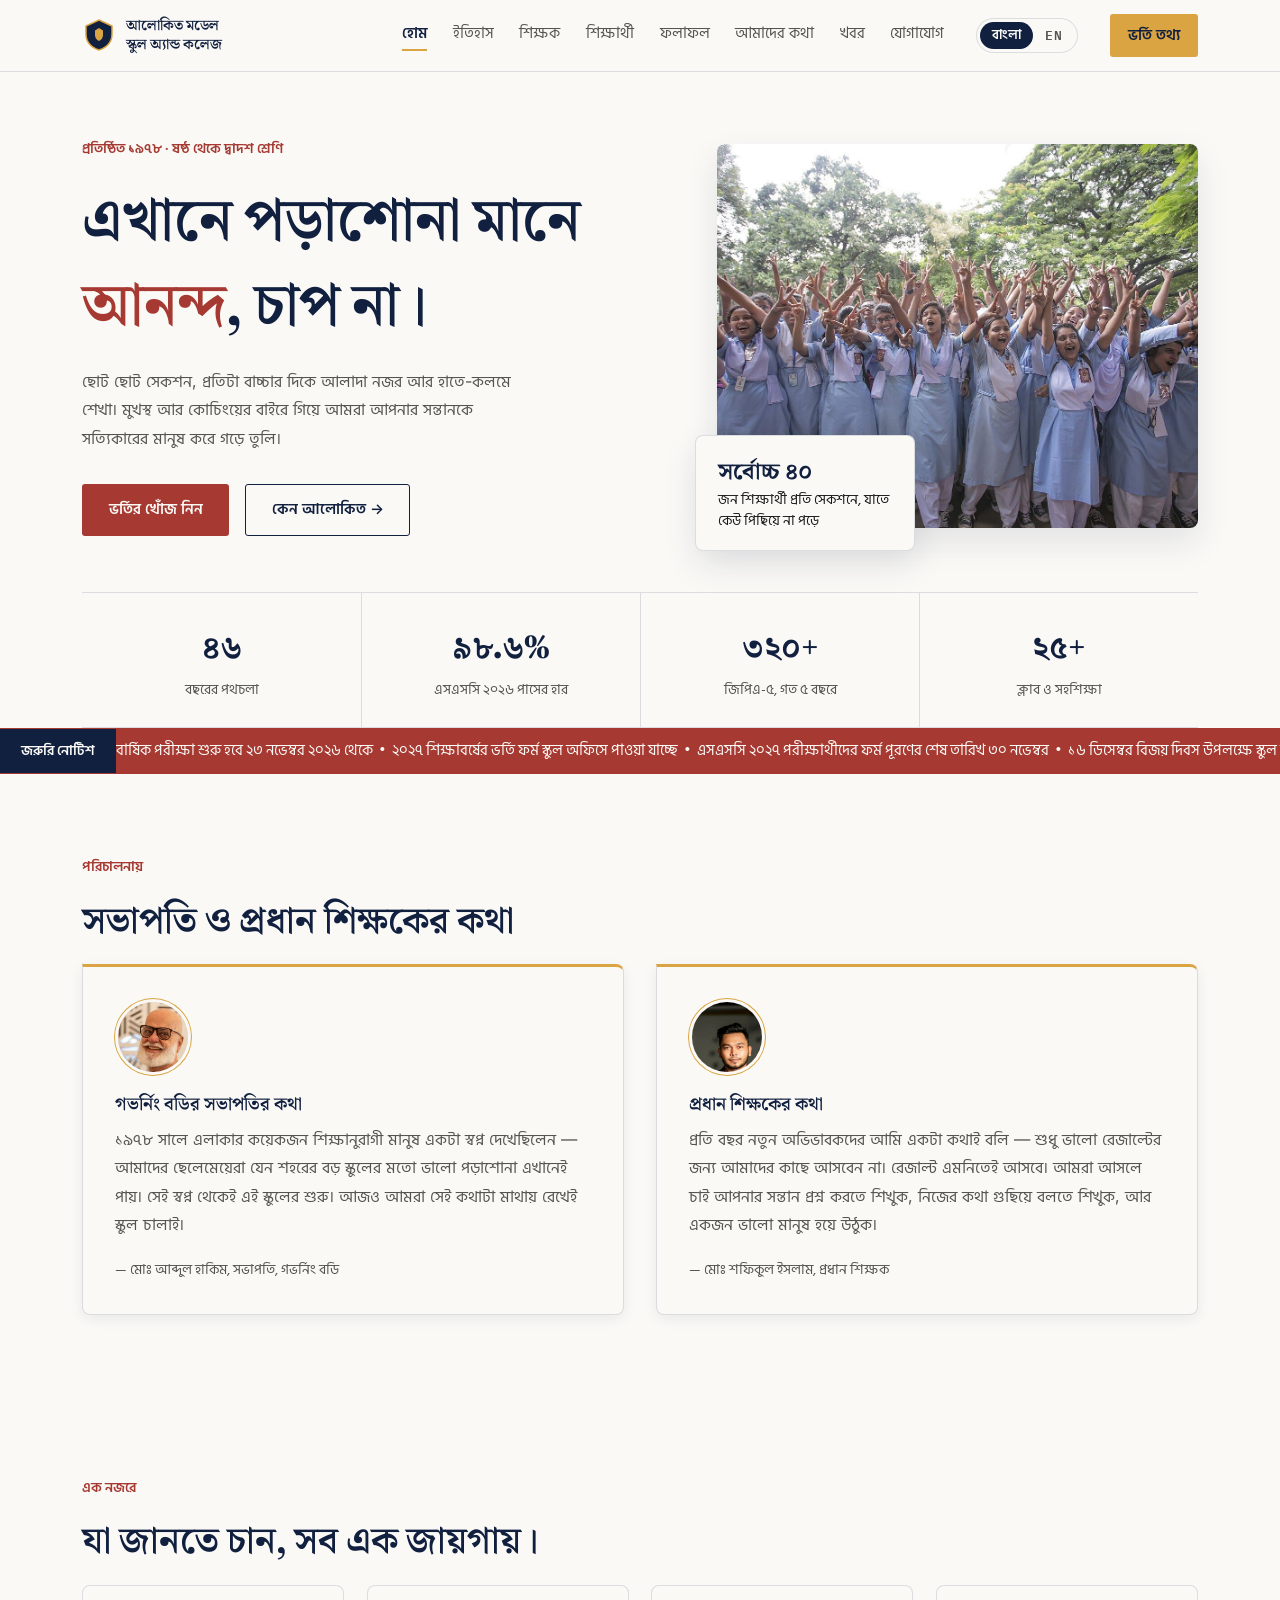
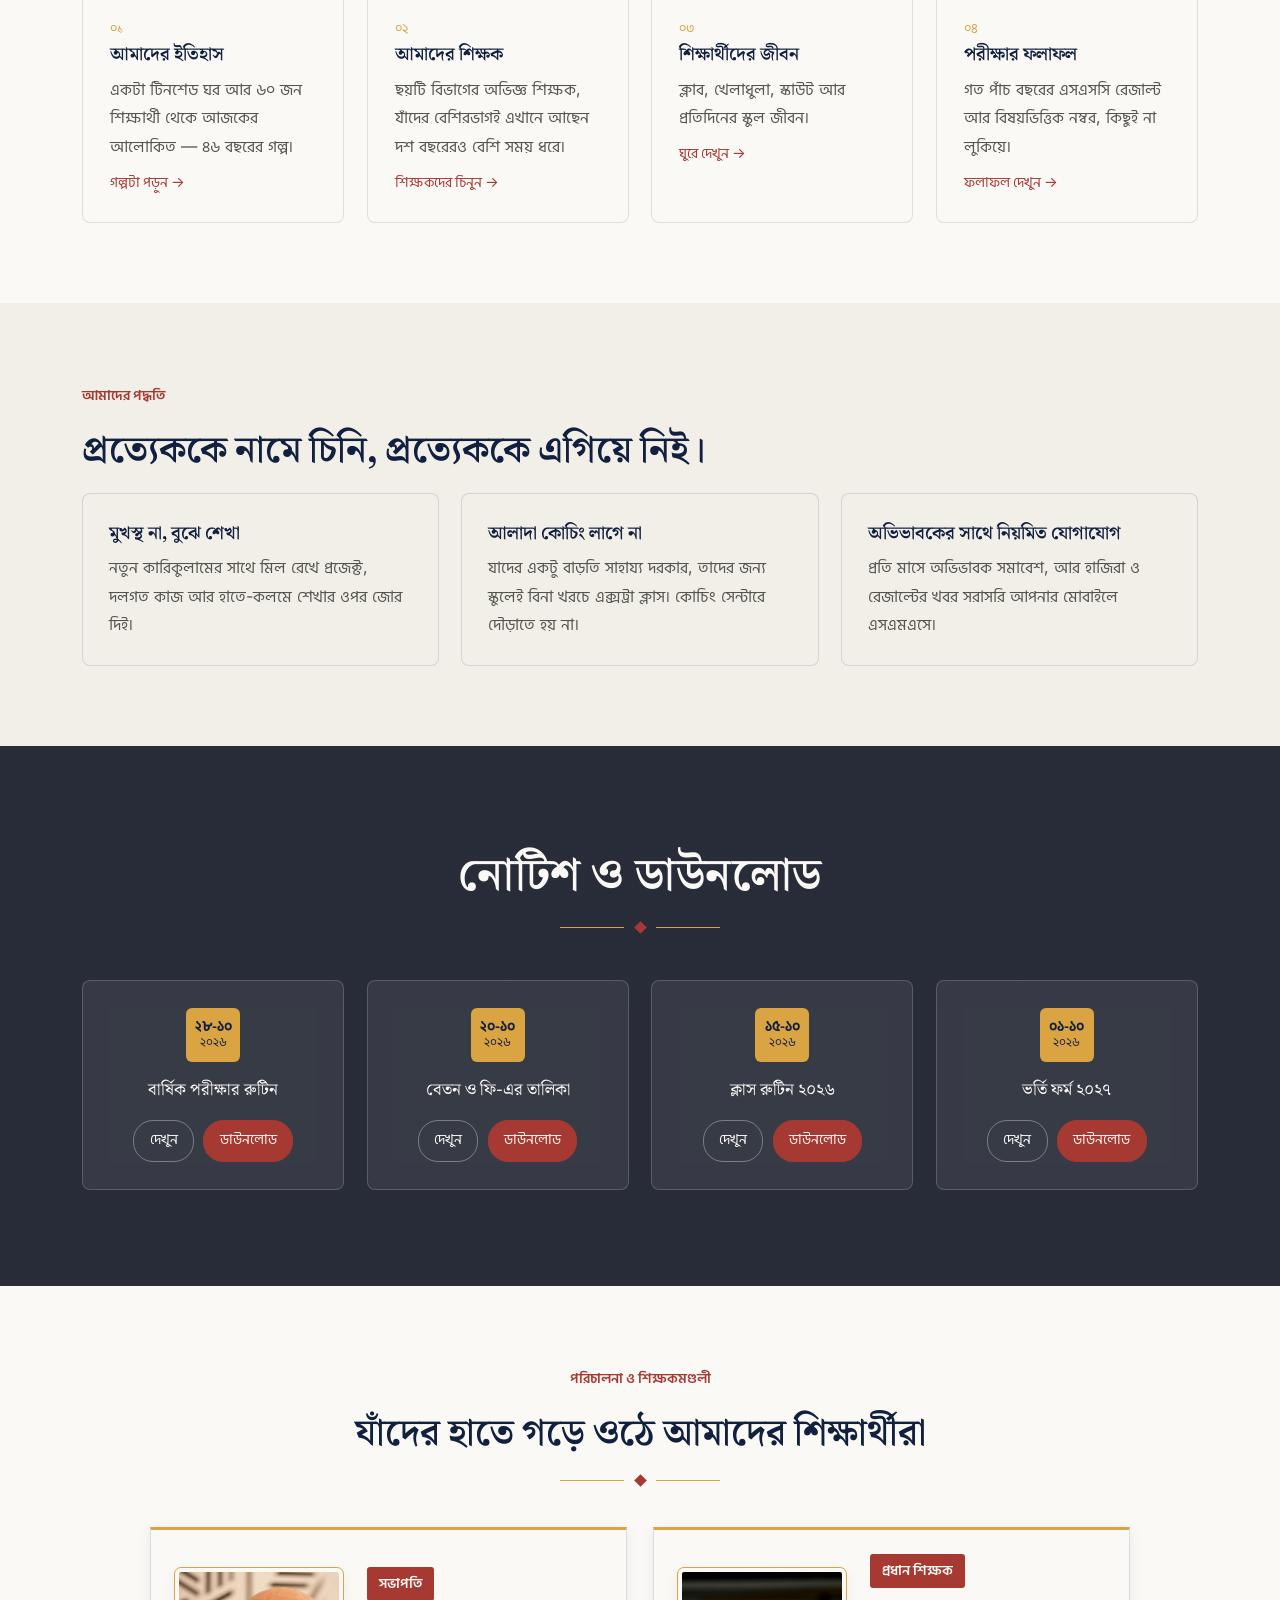
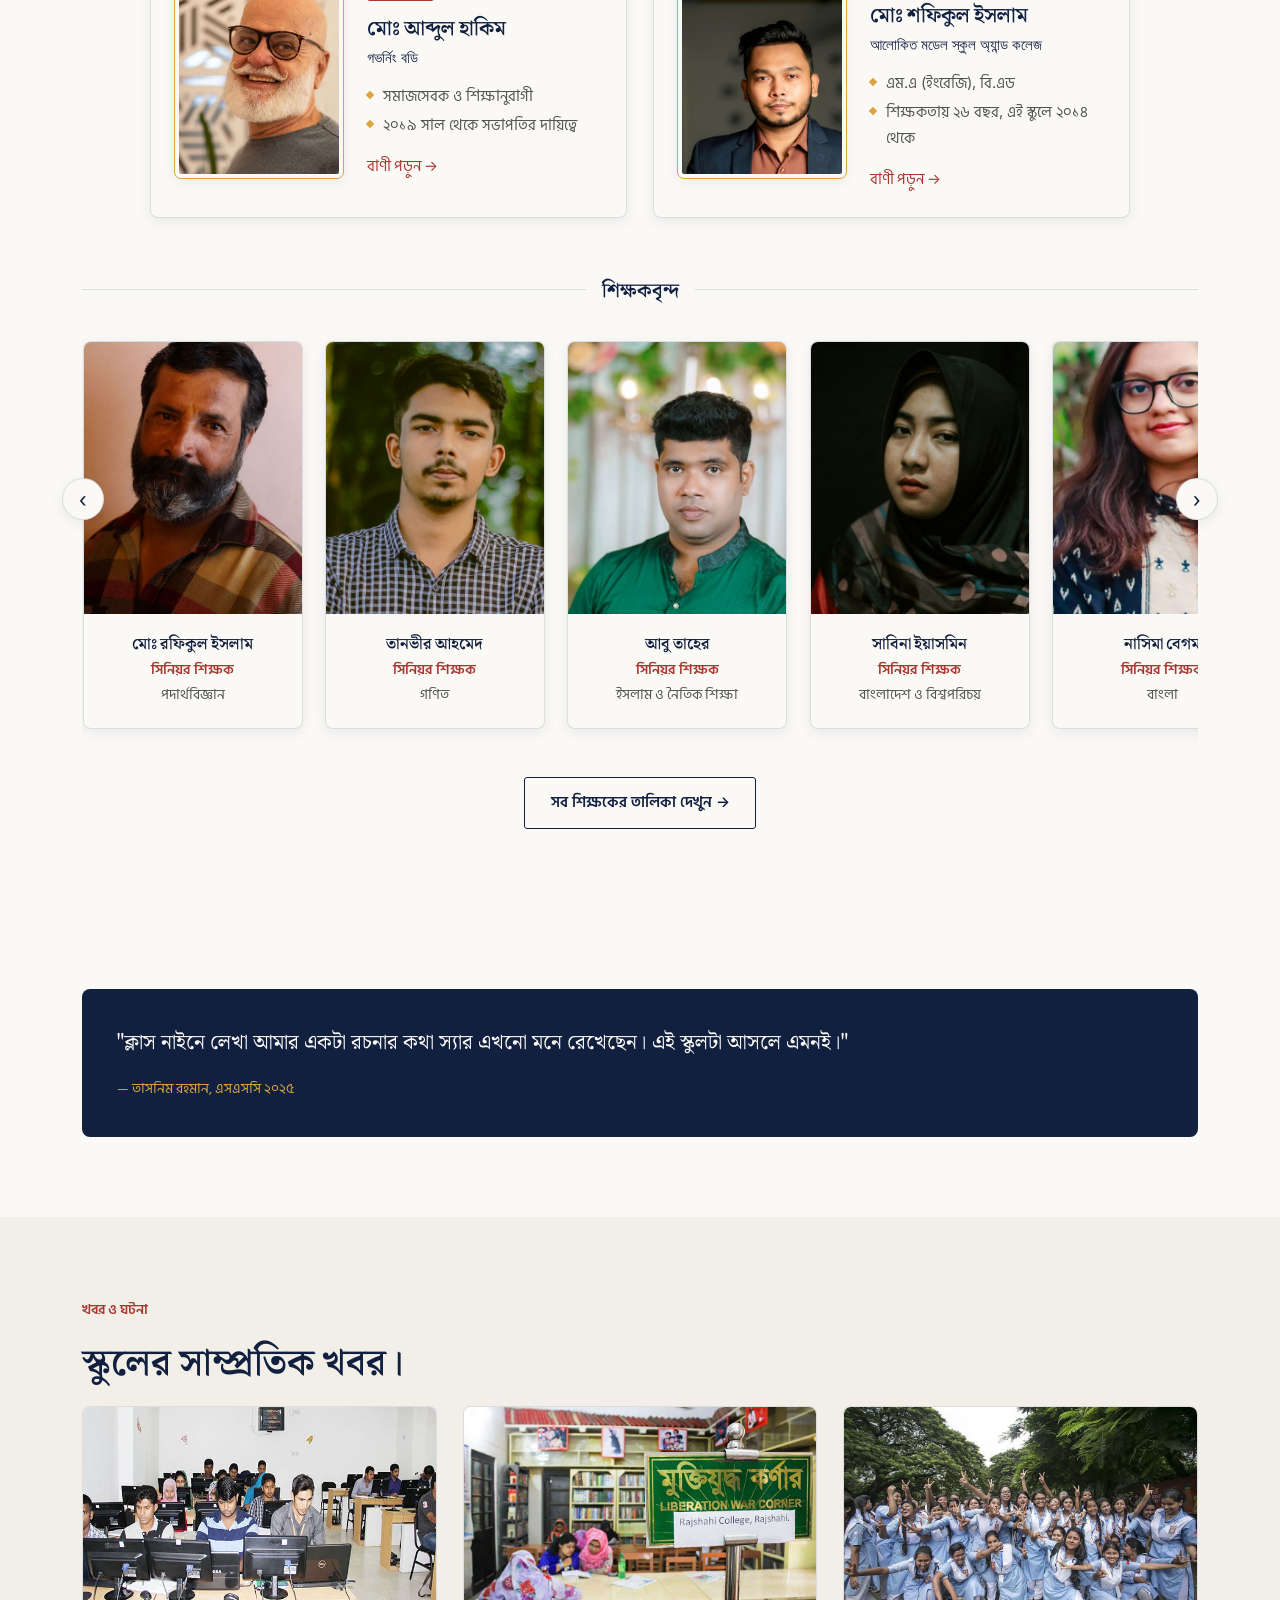
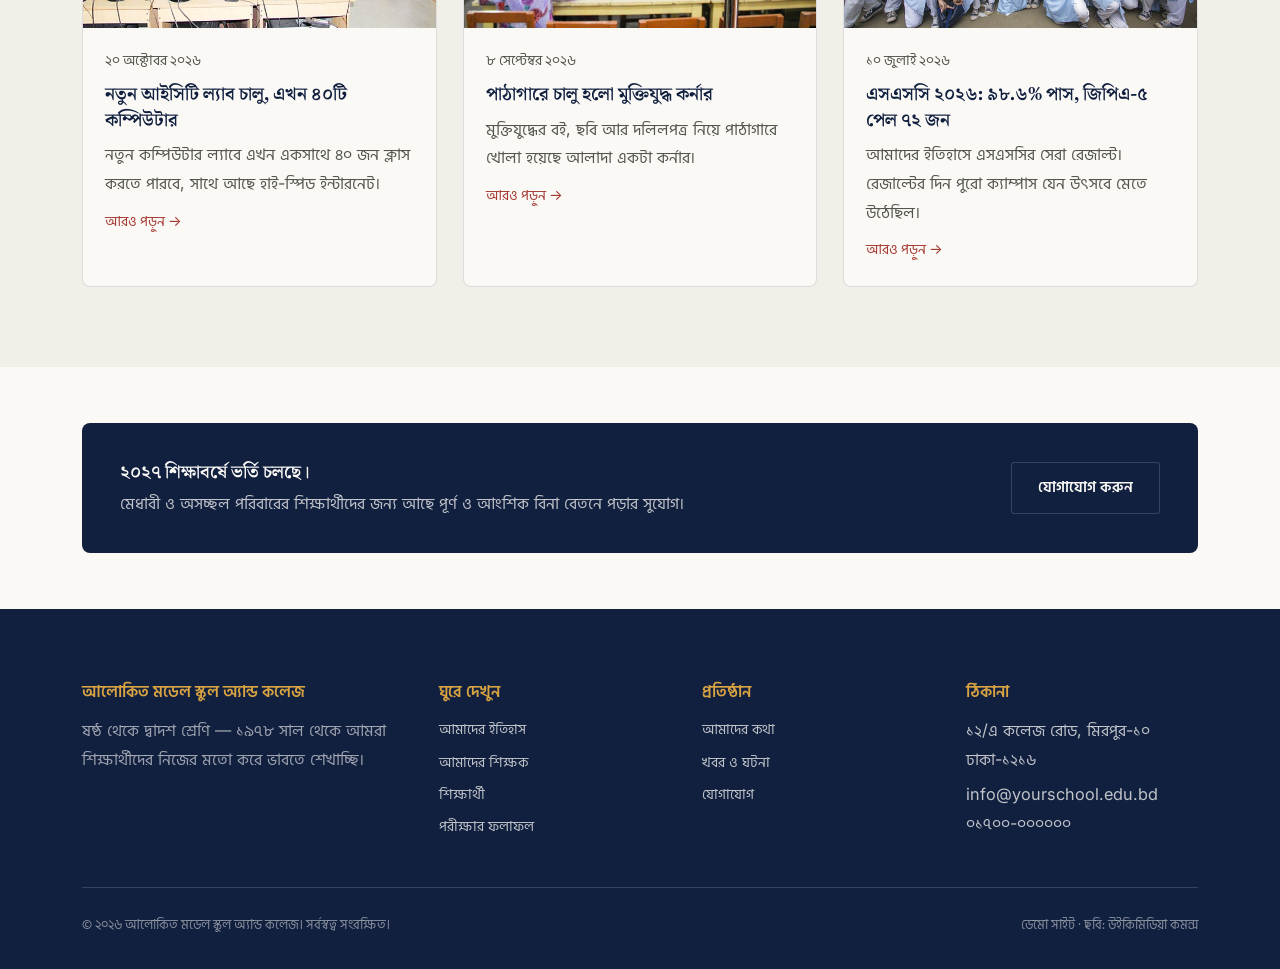
==== commit b1df1933: "Add leadership and faculty section with staff photos - Home: new section with featured cards for the" ====
--- a/index.html
+++ b/index.html
@@ -84,19 +84,19 @@
   </section>
 
   <!-- LEADERSHIP MESSAGES -->
-  <section class="section">
+  <section class="section" id="messages">
     <div class="wrap">
       <span class="eyebrow" data-en="Leadership">পরিচালনায়</span>
       <h2 data-en="A word from our leadership.">সভাপতি ও প্রধান শিক্ষকের কথা</h2>
       <div class="message-grid">
         <div class="message-card">
-          <div class="avatar" style="background-color:#A63A32;" aria-hidden="true"></div>
+          <img class="avatar avatar-photo" src="images/people/chairman.jpg" alt="মোঃ আব্দুল হাকিম" data-en-alt="Md. Abdul Hakim" width="480" height="600">
           <h3 data-en="Message from the Governing Body Chairman">গভর্নিং বডির সভাপতির কথা</h3>
           <p data-en="In 1978, a few people in our area who cared about education had one wish: that our children could get the same quality of schooling here as in the big city schools. Alokito grew out of that dream, and we still run the school with that promise in mind.">১৯৭৮ সালে এলাকার কয়েকজন শিক্ষানুরাগী মানুষ একটা স্বপ্ন দেখেছিলেন — আমাদের ছেলেমেয়েরা যেন শহরের বড় স্কুলের মতো ভালো পড়াশোনা এখানেই পায়। সেই স্বপ্ন থেকেই এই স্কুলের শুরু। আজও আমরা সেই কথাটা মাথায় রেখেই স্কুল চালাই।</p>
           <span class="message-name" data-en="— Md. Abdul Hakim, Chairman, Governing Body">— মোঃ আব্দুল হাকিম, সভাপতি, গভর্নিং বডি</span>
         </div>
         <div class="message-card">
-          <div class="avatar" style="background-color:#122040;" aria-hidden="true"></div>
+          <img class="avatar avatar-photo" src="images/people/headmaster.jpg" alt="মোঃ শফিকুল ইসলাম" data-en-alt="Md. Shafiqul Islam" width="480" height="600">
           <h3 data-en="Message from the Headmaster">প্রধান শিক্ষকের কথা</h3>
           <p data-en="Every year I tell new parents the same thing: don't come to us just for good results. The results will come. What we really want is for your child to learn to ask questions, speak their mind clearly, and grow into a good human being.">প্রতি বছর নতুন অভিভাবকদের আমি একটা কথাই বলি — শুধু ভালো রেজাল্টের জন্য আমাদের কাছে আসবেন না। রেজাল্ট এমনিতেই আসবে। আমরা আসলে চাই আপনার সন্তান প্রশ্ন করতে শিখুক, নিজের কথা গুছিয়ে বলতে শিখুক, আর একজন ভালো মানুষ হয়ে উঠুক।</p>
           <span class="message-name" data-en="— Md. Shafiqul Islam, Headmaster">— মোঃ শফিকুল ইসলাম, প্রধান শিক্ষক</span>
@@ -211,229 +211,175 @@
     </div>
   </section>
 
-  <!-- OUR TEACHERS -->
-  <section class="section">
+  <!-- LEADERSHIP & FACULTY: chairman, headmaster, teachers -->
+  <section class="section staff-section" id="staff">
     <div class="wrap">
       <div class="team-heading">
-        <span class="eyebrow center" data-en="Faculty">শিক্ষকমণ্ডলী</span>
-        <h2 data-en="Our Teachers">আমাদের শিক্ষকরা</h2>
+        <span class="eyebrow center" data-en="Leadership &amp; Faculty">পরিচালনা ও শিক্ষকমণ্ডলী</span>
+        <h2 data-en="The people who shape our students">যাঁদের হাতে গড়ে ওঠে আমাদের শিক্ষার্থীরা</h2>
         <div class="team-divider"><span></span><i></i><span></span></div>
       </div>
+
+      <div class="head-grid">
+        <article class="head-card">
+          <div class="head-photo"><img src="images/people/chairman.jpg" alt="মোঃ আব্দুল হাকিম, সভাপতি" data-en-alt="Md. Abdul Hakim, Chairman" width="480" height="600" loading="lazy"></div>
+          <div class="head-body">
+            <span class="head-badge" data-en="Chairman">সভাপতি</span>
+            <h3 data-en="Md. Abdul Hakim">মোঃ আব্দুল হাকিম</h3>
+            <p class="head-role" data-en="Governing Body">গভর্নিং বডি</p>
+            <ul class="head-meta">
+            <li data-en="Social worker and patron of education">সমাজসেবক ও শিক্ষানুরাগী</li>
+            <li data-en="Chairman since 2019">২০১৯ সাল থেকে সভাপতির দায়িত্বে</li>
+            </ul>
+            <a class="more" href="index.html#messages" data-en="Read message →">বাণী পড়ুন →</a>
+          </div>
+        </article>
+        <article class="head-card">
+          <div class="head-photo"><img src="images/people/headmaster.jpg" alt="মোঃ শফিকুল ইসলাম, প্রধান শিক্ষক" data-en-alt="Md. Shafiqul Islam, Headmaster" width="480" height="600" loading="lazy"></div>
+          <div class="head-body">
+            <span class="head-badge" data-en="Headmaster">প্রধান শিক্ষক</span>
+            <h3 data-en="Md. Shafiqul Islam">মোঃ শফিকুল ইসলাম</h3>
+            <p class="head-role" data-en="Alokito Model School &amp; College">আলোকিত মডেল স্কুল অ্যান্ড কলেজ</p>
+            <ul class="head-meta">
+            <li data-en="M.A. (English), B.Ed">এম.এ (ইংরেজি), বি.এড</li>
+            <li data-en="26 years of teaching, here since 2014">শিক্ষকতায় ২৬ বছর, এই স্কুলে ২০১৪ থেকে</li>
+            </ul>
+            <a class="more" href="index.html#messages" data-en="Read message →">বাণী পড়ুন →</a>
+          </div>
+        </article>
+      </div>
+
+      <div class="staff-subhead"><span data-en="Our Teachers">শিক্ষকবৃন্দ</span></div>
 
       <div class="teacher-carousel-wrap">
         <button class="carousel-btn prev" aria-label="আগেরটা" data-en-aria-label="Scroll left">&#8249;</button>
         <div class="teacher-carousel">
           <div class="team-card">
-            <div class="team-photo" style="background-color:#122040;" aria-hidden="true"></div>
+            <div class="team-photo"><img src="images/people/asst-headmaster.jpg" alt="রেহানা পারভীন" data-en-alt="Rehana Parvin" width="480" height="600" loading="lazy"></div>
+            <div class="team-body">
+              <h3 data-en="Rehana Parvin">রেহানা পারভীন</h3>
+              <span class="team-desig" data-en="Assistant Headmaster">সহকারী প্রধান শিক্ষক</span>
+              <span class="team-role" data-en="Bangla">বাংলা</span>
+            </div>
+          </div>
+          <div class="team-card">
+            <div class="team-photo"><img src="images/people/rafiqul.jpg" alt="মোঃ রফিকুল ইসলাম" data-en-alt="Md. Rafiqul Islam" width="480" height="600" loading="lazy"></div>
             <div class="team-body">
               <h3 data-en="Md. Rafiqul Islam">মোঃ রফিকুল ইসলাম</h3>
+              <span class="team-desig" data-en="Senior Teacher">সিনিয়র শিক্ষক</span>
               <span class="team-role" data-en="Physics">পদার্থবিজ্ঞান</span>
-              <div class="team-social">
-                <a href="#" aria-label="Facebook">f</a>
-                <a href="#" aria-label="Twitter">t</a>
-                <a href="#" aria-label="LinkedIn">in</a>
-                <a href="#" aria-label="Instagram">ig</a>
-              </div>
-            </div>
-          </div>
-
-          <div class="team-card">
-            <div class="team-photo" style="background-color:#A63A32;" aria-hidden="true"></div>
+            </div>
+          </div>
+          <div class="team-card">
+            <div class="team-photo"><img src="images/people/tanvir.jpg" alt="তানভীর আহমেদ" data-en-alt="Tanvir Ahmed" width="480" height="600" loading="lazy"></div>
+            <div class="team-body">
+              <h3 data-en="Tanvir Ahmed">তানভীর আহমেদ</h3>
+              <span class="team-desig" data-en="Senior Teacher">সিনিয়র শিক্ষক</span>
+              <span class="team-role" data-en="Mathematics">গণিত</span>
+            </div>
+          </div>
+          <div class="team-card">
+            <div class="team-photo"><img src="images/people/abu-taher.jpg" alt="আবু তাহের" data-en-alt="Abu Taher" width="480" height="600" loading="lazy"></div>
+            <div class="team-body">
+              <h3 data-en="Abu Taher">আবু তাহের</h3>
+              <span class="team-desig" data-en="Senior Teacher">সিনিয়র শিক্ষক</span>
+              <span class="team-role" data-en="Islam &amp; Moral Education">ইসলাম ও নৈতিক শিক্ষা</span>
+            </div>
+          </div>
+          <div class="team-card">
+            <div class="team-photo"><img src="images/people/sabina.jpg" alt="সাবিনা ইয়াসমিন" data-en-alt="Sabina Yasmin" width="480" height="600" loading="lazy"></div>
+            <div class="team-body">
+              <h3 data-en="Sabina Yasmin">সাবিনা ইয়াসমিন</h3>
+              <span class="team-desig" data-en="Senior Teacher">সিনিয়র শিক্ষক</span>
+              <span class="team-role" data-en="Bangladesh &amp; Global Studies">বাংলাদেশ ও বিশ্বপরিচয়</span>
+            </div>
+          </div>
+          <div class="team-card">
+            <div class="team-photo"><img src="images/people/nasima.jpg" alt="নাসিমা বেগম" data-en-alt="Nasima Begum" width="480" height="600" loading="lazy"></div>
+            <div class="team-body">
+              <h3 data-en="Nasima Begum">নাসিমা বেগম</h3>
+              <span class="team-desig" data-en="Senior Teacher">সিনিয়র শিক্ষক</span>
+              <span class="team-role" data-en="Bangla">বাংলা</span>
+            </div>
+          </div>
+          <div class="team-card">
+            <div class="team-photo"><img src="images/people/farhana.jpg" alt="ফারহানা আক্তার" data-en-alt="Farhana Akter" width="480" height="600" loading="lazy"></div>
             <div class="team-body">
               <h3 data-en="Farhana Akter">ফারহানা আক্তার</h3>
+              <span class="team-desig" data-en="Assistant Teacher">সহকারী শিক্ষক</span>
               <span class="team-role" data-en="Biology">জীববিজ্ঞান</span>
-              <div class="team-social">
-                <a href="#" aria-label="Facebook">f</a>
-                <a href="#" aria-label="Twitter">t</a>
-                <a href="#" aria-label="LinkedIn">in</a>
-                <a href="#" aria-label="Instagram">ig</a>
-              </div>
-            </div>
-          </div>
-
-          <div class="team-card">
-            <div class="team-photo" style="background-color:#2F4F3E;" aria-hidden="true"></div>
+            </div>
+          </div>
+          <div class="team-card">
+            <div class="team-photo"><img src="images/people/subrata.jpg" alt="সুব্রত কুমার দাস" data-en-alt="Subrata Kumar Das" width="480" height="600" loading="lazy"></div>
             <div class="team-body">
               <h3 data-en="Subrata Kumar Das">সুব্রত কুমার দাস</h3>
+              <span class="team-desig" data-en="Assistant Teacher">সহকারী শিক্ষক</span>
               <span class="team-role" data-en="Chemistry">রসায়ন</span>
-              <div class="team-social">
-                <a href="#" aria-label="Facebook">f</a>
-                <a href="#" aria-label="Twitter">t</a>
-                <a href="#" aria-label="LinkedIn">in</a>
-                <a href="#" aria-label="Instagram">ig</a>
-              </div>
-            </div>
-          </div>
-
-          <div class="team-card">
-            <div class="team-photo" style="background-color:#B98A36;" aria-hidden="true"></div>
-            <div class="team-body">
-              <h3 data-en="Nasima Begum">নাসিমা বেগম</h3>
-              <span class="team-role" data-en="Bangla">বাংলা</span>
-              <div class="team-social">
-                <a href="#" aria-label="Facebook">f</a>
-                <a href="#" aria-label="Twitter">t</a>
-                <a href="#" aria-label="LinkedIn">in</a>
-                <a href="#" aria-label="Instagram">ig</a>
-              </div>
-            </div>
-          </div>
-
-          <div class="team-card">
-            <div class="team-photo" style="background-color:#122040;" aria-hidden="true"></div>
-            <div class="team-body">
-              <h3 data-en="Tanvir Ahmed">তানভীর আহমেদ</h3>
-              <span class="team-role" data-en="Mathematics">গণিত</span>
-              <div class="team-social">
-                <a href="#" aria-label="Facebook">f</a>
-                <a href="#" aria-label="Twitter">t</a>
-                <a href="#" aria-label="LinkedIn">in</a>
-                <a href="#" aria-label="Instagram">ig</a>
-              </div>
-            </div>
-          </div>
-
-          <div class="team-card">
-            <div class="team-photo" style="background-color:#A63A32;" aria-hidden="true"></div>
+            </div>
+          </div>
+          <div class="team-card">
+            <div class="team-photo"><img src="images/people/sharmin.jpg" alt="শারমিন সুলতানা" data-en-alt="Sharmin Sultana" width="480" height="600" loading="lazy"></div>
             <div class="team-body">
               <h3 data-en="Sharmin Sultana">শারমিন সুলতানা</h3>
+              <span class="team-desig" data-en="Assistant Teacher">সহকারী শিক্ষক</span>
               <span class="team-role" data-en="Higher Mathematics">উচ্চতর গণিত</span>
-              <div class="team-social">
-                <a href="#" aria-label="Facebook">f</a>
-                <a href="#" aria-label="Twitter">t</a>
-                <a href="#" aria-label="LinkedIn">in</a>
-                <a href="#" aria-label="Instagram">ig</a>
-              </div>
-            </div>
-          </div>
-
-          <div class="team-card">
-            <div class="team-photo" style="background-color:#2F4F3E;" aria-hidden="true"></div>
+            </div>
+          </div>
+          <div class="team-card">
+            <div class="team-photo"><img src="images/people/mahmudul.jpg" alt="মাহমুদুল হাসান" data-en-alt="Mahmudul Hasan" width="480" height="600" loading="lazy"></div>
+            <div class="team-body">
+              <h3 data-en="Mahmudul Hasan">মাহমুদুল হাসান</h3>
+              <span class="team-desig" data-en="Assistant Teacher">সহকারী শিক্ষক</span>
+              <span class="team-role" data-en="ICT">আইসিটি</span>
+            </div>
+          </div>
+          <div class="team-card">
+            <div class="team-photo"><img src="images/people/dipika.jpg" alt="দীপিকা রানী সরকার" data-en-alt="Dipika Rani Sarkar" width="480" height="600" loading="lazy"></div>
+            <div class="team-body">
+              <h3 data-en="Dipika Rani Sarkar">দীপিকা রানী সরকার</h3>
+              <span class="team-desig" data-en="Assistant Teacher">সহকারী শিক্ষক</span>
+              <span class="team-role" data-en="Accounting">হিসাববিজ্ঞান</span>
+            </div>
+          </div>
+          <div class="team-card">
+            <div class="team-photo"><img src="images/people/kamrul.jpg" alt="কামরুল হাসান" data-en-alt="Kamrul Hasan" width="480" height="600" loading="lazy"></div>
+            <div class="team-body">
+              <h3 data-en="Kamrul Hasan">কামরুল হাসান</h3>
+              <span class="team-desig" data-en="Assistant Teacher">সহকারী শিক্ষক</span>
+              <span class="team-role" data-en="Business Entrepreneurship">ব্যবসায় উদ্যোগ</span>
+            </div>
+          </div>
+          <div class="team-card">
+            <div class="team-photo"><img src="images/people/mamun.jpg" alt="আব্দুল্লাহ আল মামুন" data-en-alt="Abdullah Al Mamun" width="480" height="600" loading="lazy"></div>
             <div class="team-body">
               <h3 data-en="Abdullah Al Mamun">আব্দুল্লাহ আল মামুন</h3>
+              <span class="team-desig" data-en="Assistant Teacher">সহকারী শিক্ষক</span>
               <span class="team-role" data-en="English">ইংরেজি</span>
-              <div class="team-social">
-                <a href="#" aria-label="Facebook">f</a>
-                <a href="#" aria-label="Twitter">t</a>
-                <a href="#" aria-label="LinkedIn">in</a>
-                <a href="#" aria-label="Instagram">ig</a>
-              </div>
-            </div>
-          </div>
-
-          <div class="team-card">
-            <div class="team-photo" style="background-color:#B98A36;" aria-hidden="true"></div>
-            <div class="team-body">
-              <h3 data-en="Rumana Yasmin">রুমানা ইয়াসমিন</h3>
-              <span class="team-role" data-en="English">ইংরেজি</span>
-              <div class="team-social">
-                <a href="#" aria-label="Facebook">f</a>
-                <a href="#" aria-label="Twitter">t</a>
-                <a href="#" aria-label="LinkedIn">in</a>
-                <a href="#" aria-label="Instagram">ig</a>
-              </div>
-            </div>
-          </div>
-
-          <div class="team-card">
-            <div class="team-photo" style="background-color:#122040;" aria-hidden="true"></div>
-            <div class="team-body">
-              <h3 data-en="Mahmudul Hasan">মাহমুদুল হাসান</h3>
-              <span class="team-role" data-en="ICT">আইসিটি</span>
-              <div class="team-social">
-                <a href="#" aria-label="Facebook">f</a>
-                <a href="#" aria-label="Twitter">t</a>
-                <a href="#" aria-label="LinkedIn">in</a>
-                <a href="#" aria-label="Instagram">ig</a>
-              </div>
-            </div>
-          </div>
-
-          <div class="team-card">
-            <div class="team-photo" style="background-color:#A63A32;" aria-hidden="true"></div>
-            <div class="team-body">
-              <h3 data-en="Dipika Rani Sarkar">দীপিকা রানী সরকার</h3>
-              <span class="team-role" data-en="Accounting">হিসাববিজ্ঞান</span>
-              <div class="team-social">
-                <a href="#" aria-label="Facebook">f</a>
-                <a href="#" aria-label="Twitter">t</a>
-                <a href="#" aria-label="LinkedIn">in</a>
-                <a href="#" aria-label="Instagram">ig</a>
-              </div>
-            </div>
-          </div>
-
-          <div class="team-card">
-            <div class="team-photo" style="background-color:#2F4F3E;" aria-hidden="true"></div>
-            <div class="team-body">
-              <h3 data-en="Kamrul Hasan">কামরুল হাসান</h3>
-              <span class="team-role" data-en="Business Entrepreneurship">ব্যবসায় উদ্যোগ</span>
-              <div class="team-social">
-                <a href="#" aria-label="Facebook">f</a>
-                <a href="#" aria-label="Twitter">t</a>
-                <a href="#" aria-label="LinkedIn">in</a>
-                <a href="#" aria-label="Instagram">ig</a>
-              </div>
-            </div>
-          </div>
-
-          <div class="team-card">
-            <div class="team-photo" style="background-color:#B98A36;" aria-hidden="true"></div>
-            <div class="team-body">
-              <h3 data-en="Sabina Yasmin">সাবিনা ইয়াসমিন</h3>
-              <span class="team-role" data-en="Bangladesh &amp; Global Studies">বাংলাদেশ ও বিশ্বপরিচয়</span>
-              <div class="team-social">
-                <a href="#" aria-label="Facebook">f</a>
-                <a href="#" aria-label="Twitter">t</a>
-                <a href="#" aria-label="LinkedIn">in</a>
-                <a href="#" aria-label="Instagram">ig</a>
-              </div>
-            </div>
-          </div>
-
-          <div class="team-card">
-            <div class="team-photo" style="background-color:#122040;" aria-hidden="true"></div>
-            <div class="team-body">
-              <h3 data-en="Abu Taher">আবু তাহের</h3>
-              <span class="team-role" data-en="Islam &amp; Moral Education">ইসলাম ও নৈতিক শিক্ষা</span>
-              <div class="team-social">
-                <a href="#" aria-label="Facebook">f</a>
-                <a href="#" aria-label="Twitter">t</a>
-                <a href="#" aria-label="LinkedIn">in</a>
-                <a href="#" aria-label="Instagram">ig</a>
-              </div>
-            </div>
-          </div>
-
-          <div class="team-card">
-            <div class="team-photo" style="background-color:#A63A32;" aria-hidden="true"></div>
+            </div>
+          </div>
+          <div class="team-card">
+            <div class="team-photo"><img src="images/people/anita.jpg" alt="অনিতা রায়" data-en-alt="Anita Roy" width="480" height="600" loading="lazy"></div>
             <div class="team-body">
               <h3 data-en="Anita Roy">অনিতা রায়</h3>
+              <span class="team-desig" data-en="Assistant Teacher">সহকারী শিক্ষক</span>
               <span class="team-role" data-en="Arts &amp; Crafts">চারু ও কারুকলা</span>
-              <div class="team-social">
-                <a href="#" aria-label="Facebook">f</a>
-                <a href="#" aria-label="Twitter">t</a>
-                <a href="#" aria-label="LinkedIn">in</a>
-                <a href="#" aria-label="Instagram">ig</a>
-              </div>
-            </div>
-          </div>
-
-          <div class="team-card">
-            <div class="team-photo" style="background-color:#2F4F3E;" aria-hidden="true"></div>
+            </div>
+          </div>
+          <div class="team-card">
+            <div class="team-photo"><img src="images/people/zahidul.jpg" alt="জাহিদুল ইসলাম" data-en-alt="Zahidul Islam" width="480" height="600" loading="lazy"></div>
             <div class="team-body">
               <h3 data-en="Zahidul Islam">জাহিদুল ইসলাম</h3>
+              <span class="team-desig" data-en="Physical Education Teacher">শরীরচর্চা শিক্ষক</span>
               <span class="team-role" data-en="Physical Education">শারীরিক শিক্ষা</span>
-              <div class="team-social">
-                <a href="#" aria-label="Facebook">f</a>
-                <a href="#" aria-label="Twitter">t</a>
-                <a href="#" aria-label="LinkedIn">in</a>
-                <a href="#" aria-label="Instagram">ig</a>
-              </div>
             </div>
           </div>
         </div>
         <button class="carousel-btn next" aria-label="পরেরটা" data-en-aria-label="Scroll right">&#8250;</button>
+      </div>
+
+      <div class="staff-more">
+        <a href="teachers.html" class="btn btn-ghost" data-en="See All Teachers →">সব শিক্ষকের তালিকা দেখুন →</a>
       </div>
     </div>
   </section>
--- a/style.css
+++ b/style.css
@@ -265,14 +265,6 @@
   font-family: var(--font-mono); font-size: 0.72rem; text-transform: uppercase;
   letter-spacing: 0.02em; color: var(--ink-soft); display: block; margin-bottom: 1rem;
 }
-.team-social{ display: flex; gap: 0.5rem; justify-content: center; padding-top: 0.9rem; border-top: 1px solid var(--line); }
-.team-social a{
-  width: 30px; height: 30px; border-radius: 50%;
-  border: 1px solid var(--line); display: flex; align-items: center; justify-content: center;
-  font-family: var(--font-mono); font-size: 0.68rem; text-transform: lowercase; color: var(--ink-soft);
-  transition: background 0.2s ease, color 0.2s ease, border-color 0.2s ease;
-}
-.team-social a:hover{ background: var(--navy); border-color: var(--navy); color: var(--paper); }
 
 .carousel-btn{
   position: absolute; top: 40%; transform: translateY(-50%);
@@ -678,3 +670,73 @@
   .stats-bar .stat:nth-child(odd){ border-left: none; }
   .stats-bar .stat:nth-child(n+3){ border-top: 1px solid var(--line); }
 }
+
+/* ---------- leadership & faculty (সভাপতি, প্রধান শিক্ষক, শিক্ষকবৃন্দ) ---------- */
+.head-grid{
+  display: grid; grid-template-columns: repeat(2, 1fr); gap: 1.6rem;
+  max-width: 980px; margin: 0 auto 3.4rem;
+}
+.head-card{
+  display: grid; grid-template-columns: 168px 1fr; gap: 1.5rem; align-items: center;
+  background: var(--paper); border: 1px solid var(--line); border-top: 3px solid var(--gold);
+  border-radius: 0 0 var(--radius) var(--radius); padding: 1.5rem; box-shadow: var(--shadow-sm);
+}
+.head-photo img{
+  width: 100%; aspect-ratio: 4/5; object-fit: cover;
+  border-radius: 6px; border: 4px solid var(--paper); outline: 1px solid var(--gold);
+  box-shadow: var(--shadow-sm);
+}
+.head-badge{
+  display: inline-block; background: var(--brick); color: var(--paper);
+  font-family: var(--font-mono); font-size: 0.72rem; text-transform: uppercase; letter-spacing: 0.04em;
+  padding: 0.3rem 0.75rem; border-radius: 3px; margin-bottom: 0.7rem;
+}
+.head-card h3{ font-size: 1.3rem; margin-bottom: 0.2rem; }
+.head-role{ font-size: 0.9rem; color: var(--navy); font-weight: 500; margin-bottom: 0.7rem; }
+.head-meta{ margin-bottom: 0.8rem; }
+.head-meta li{ position: relative; padding-left: 1rem; font-size: 0.88rem; color: var(--ink-soft); margin-bottom: 0.2rem; }
+.head-meta li::before{ content: ""; position: absolute; left: 0; top: 0.62em; width: 6px; height: 6px; background: var(--gold); transform: rotate(45deg); }
+.head-card a.more{ font-family: var(--font-mono); font-size: 0.75rem; color: var(--brick); }
+
+.staff-subhead{
+  display: flex; align-items: center; gap: 1rem; margin-bottom: 1.8rem;
+  font-family: var(--font-display); font-size: 1.25rem; font-weight: 600; color: var(--navy);
+}
+.staff-subhead::before, .staff-subhead::after{ content: ""; flex: 1; height: 1px; background: var(--line); }
+.staff-more{ text-align: center; margin-top: 2rem; }
+
+/* home carousel cards with photos */
+.team-photo{ overflow: hidden; }
+.team-photo img{ width: 100%; height: 100%; object-fit: cover; }
+.team-desig{ display: block; font-size: 0.82rem; font-weight: 600; color: var(--brick); margin-bottom: 0.1rem; }
+.team-role{ margin-bottom: 0; }
+
+/* round photos in message and leadership cards */
+.avatar-photo{ object-fit: cover; object-position: center top; background: var(--paper-dim); border: 3px solid var(--paper); box-shadow: 0 0 0 1px var(--gold); }
+.message-card .avatar-photo{ width: 76px; height: 76px; }
+.leader-card .avatar-photo{ width: 120px; height: 120px; }
+
+/* teachers page: passport-style photo cards */
+.teacher-card{ display: grid; grid-template-columns: 96px 1fr; gap: 1.1rem; align-items: start; }
+.teacher-photo{
+  width: 96px; aspect-ratio: 4/5; object-fit: cover; border-radius: 4px;
+  border: 3px solid var(--paper); box-shadow: 0 0 0 1px var(--line), var(--shadow-sm);
+}
+.teacher-desig{ display: block; font-size: 0.8rem; color: var(--navy); font-weight: 500; margin-bottom: 0.5rem; }
+.teacher-card h3{ margin-bottom: 0.2rem; }
+
+html[lang="bn"] .head-badge{ font-family: "Hind Siliguri", var(--font-body); font-size: 0.9rem; font-weight: 600; letter-spacing: 0; text-transform: none; }
+html[lang="bn"] .head-card a.more{ font-family: "Hind Siliguri", var(--font-body); font-size: 0.92rem; }
+html[lang="bn"] .head-role{ font-size: 0.95rem; }
+html[lang="bn"] .head-meta li{ font-size: 0.93rem; }
+html[lang="bn"] .team-desig{ font-size: 0.9rem; }
+html[lang="bn"] .teacher-desig{ font-size: 0.88rem; }
+
+@media (max-width: 900px){
+  .head-grid{ grid-template-columns: 1fr; max-width: 560px; }
+}
+@media (max-width: 520px){
+  .head-card{ grid-template-columns: 112px 1fr; gap: 1rem; padding: 1.1rem; }
+  .teacher-card{ grid-template-columns: 80px 1fr; }
+  .teacher-photo{ width: 80px; }
+}
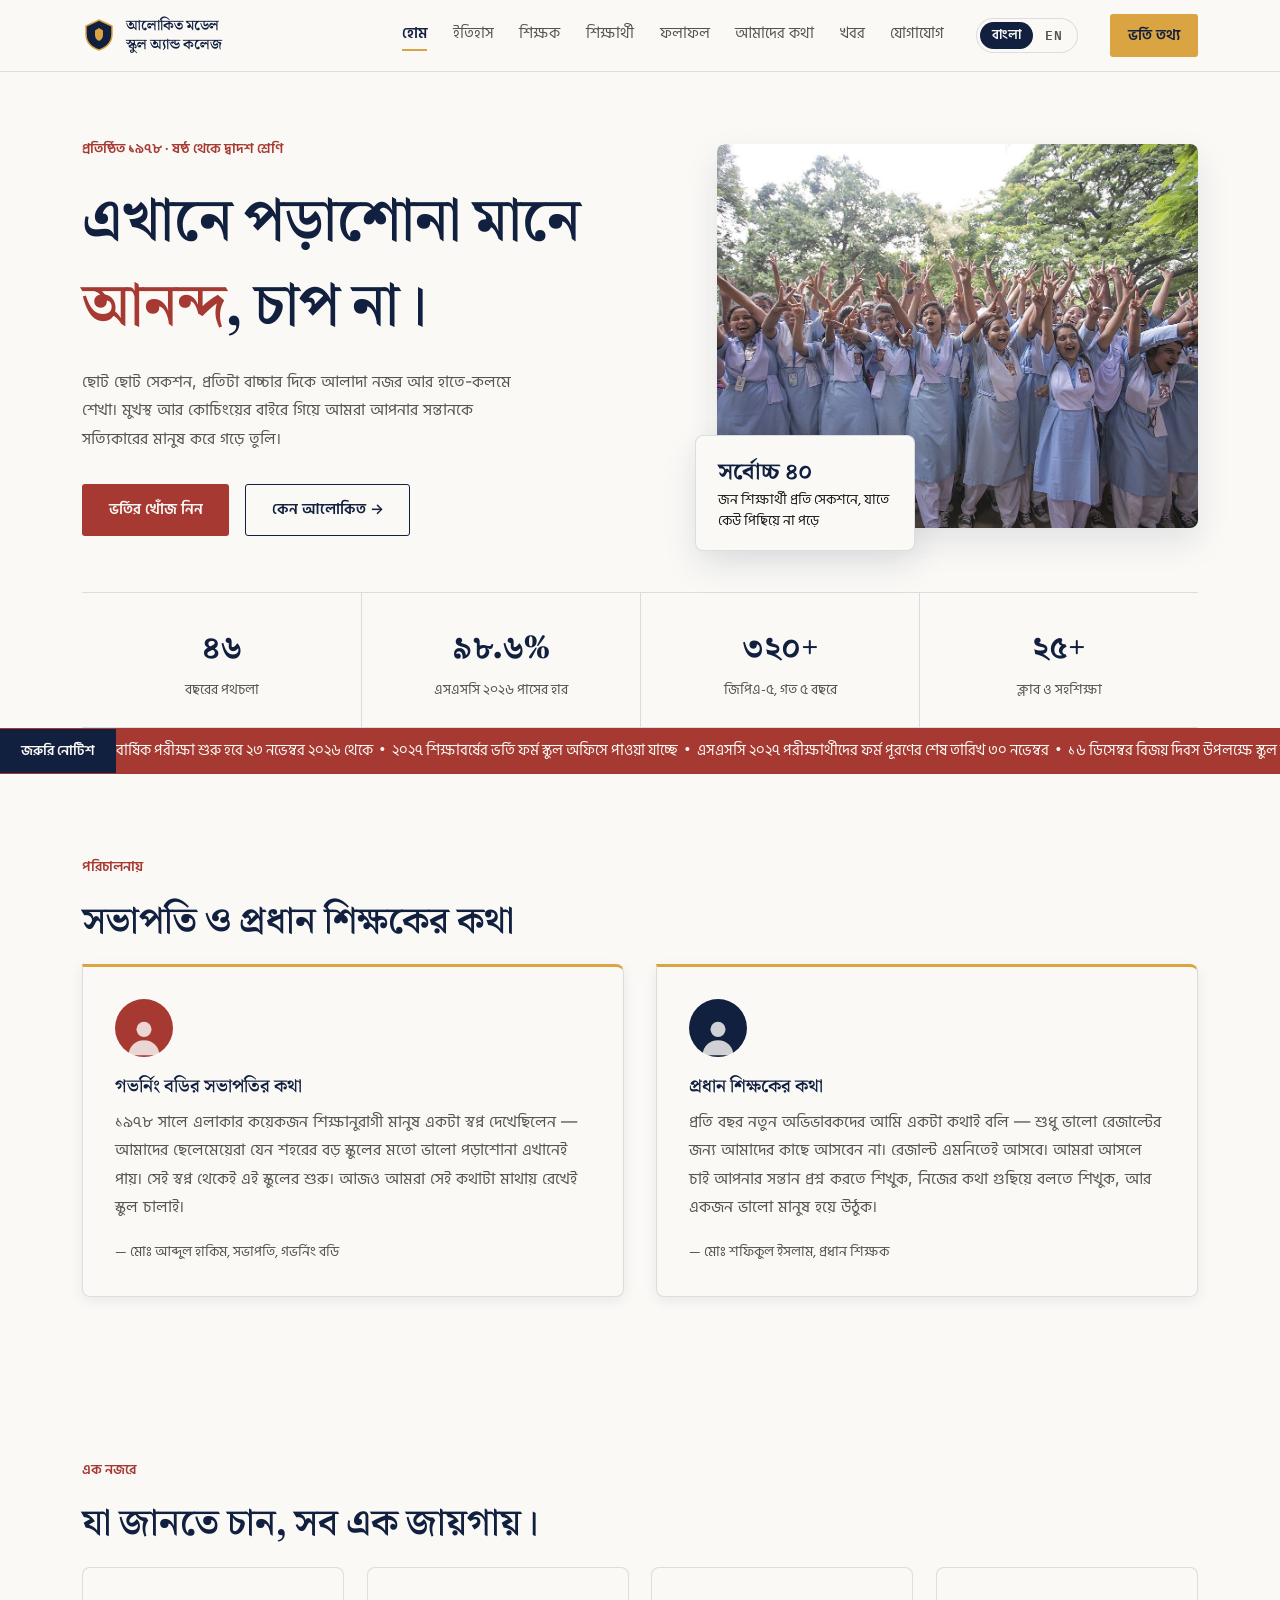
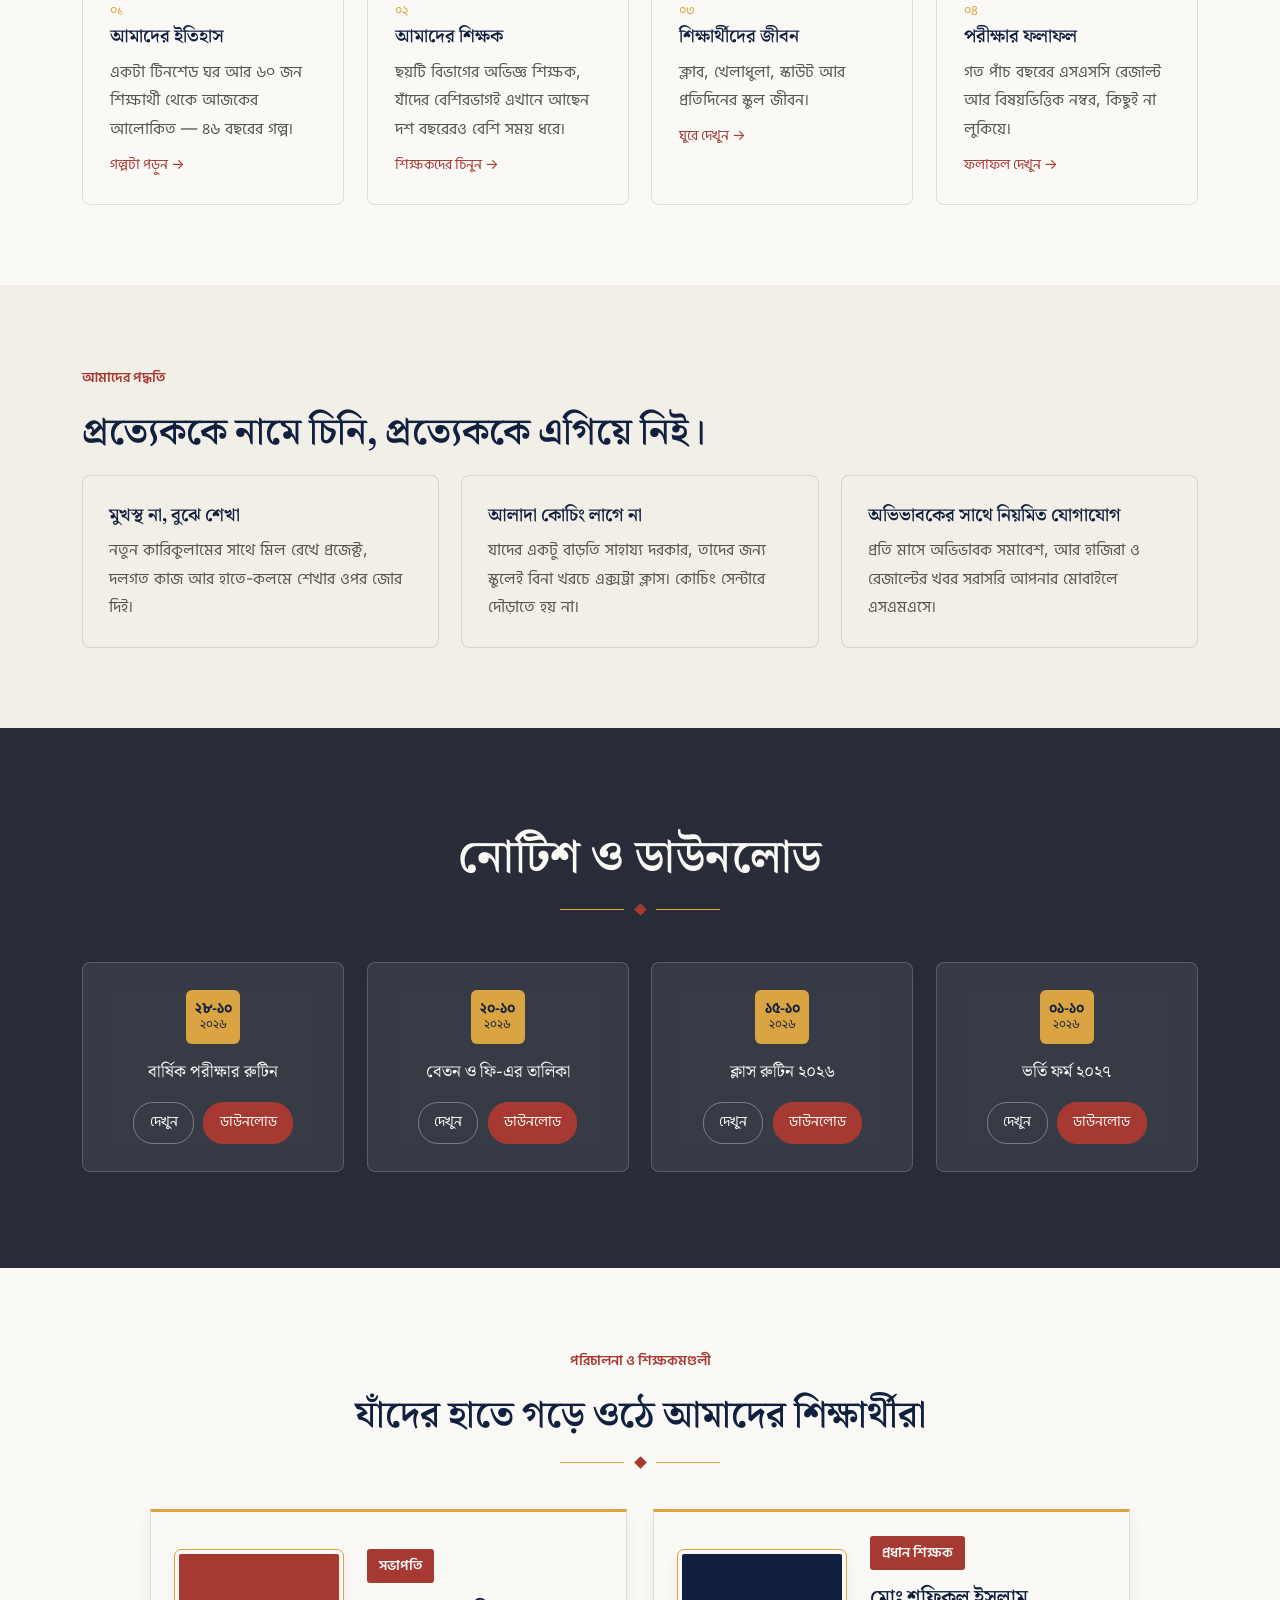
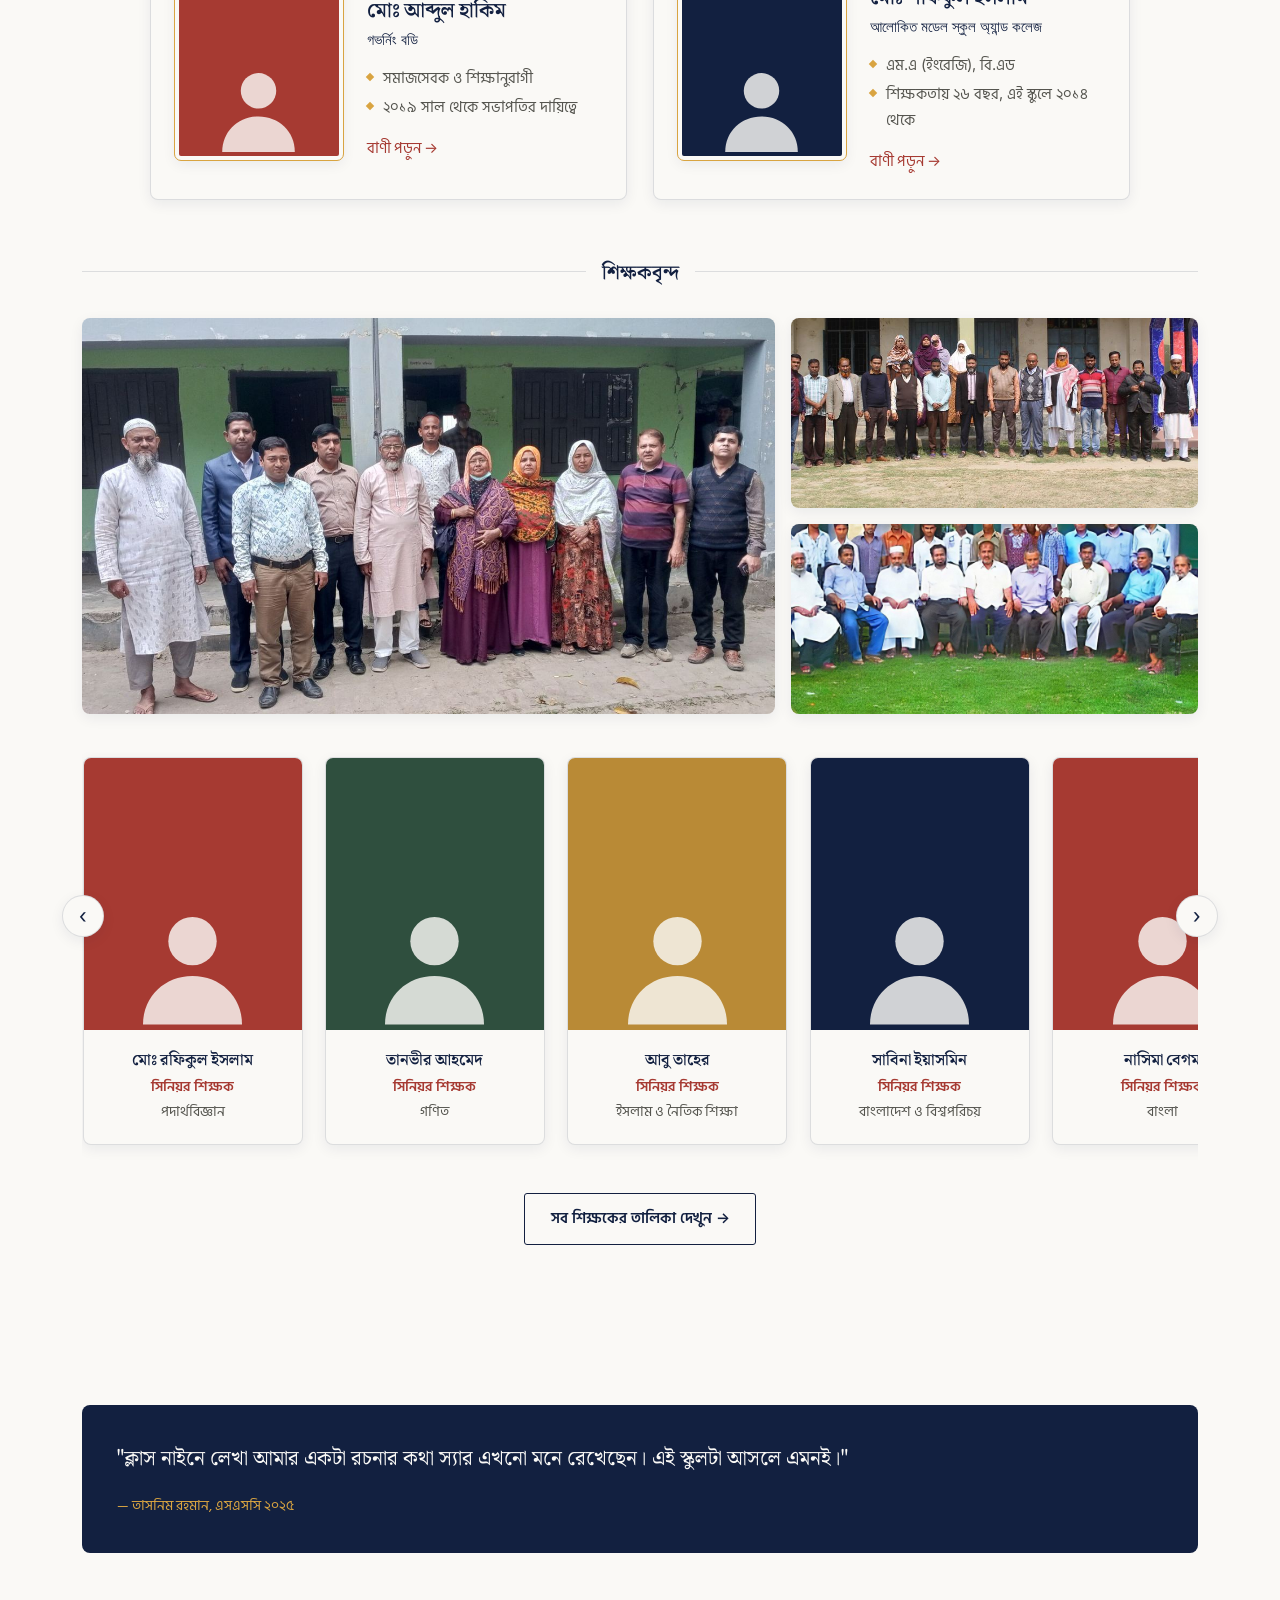
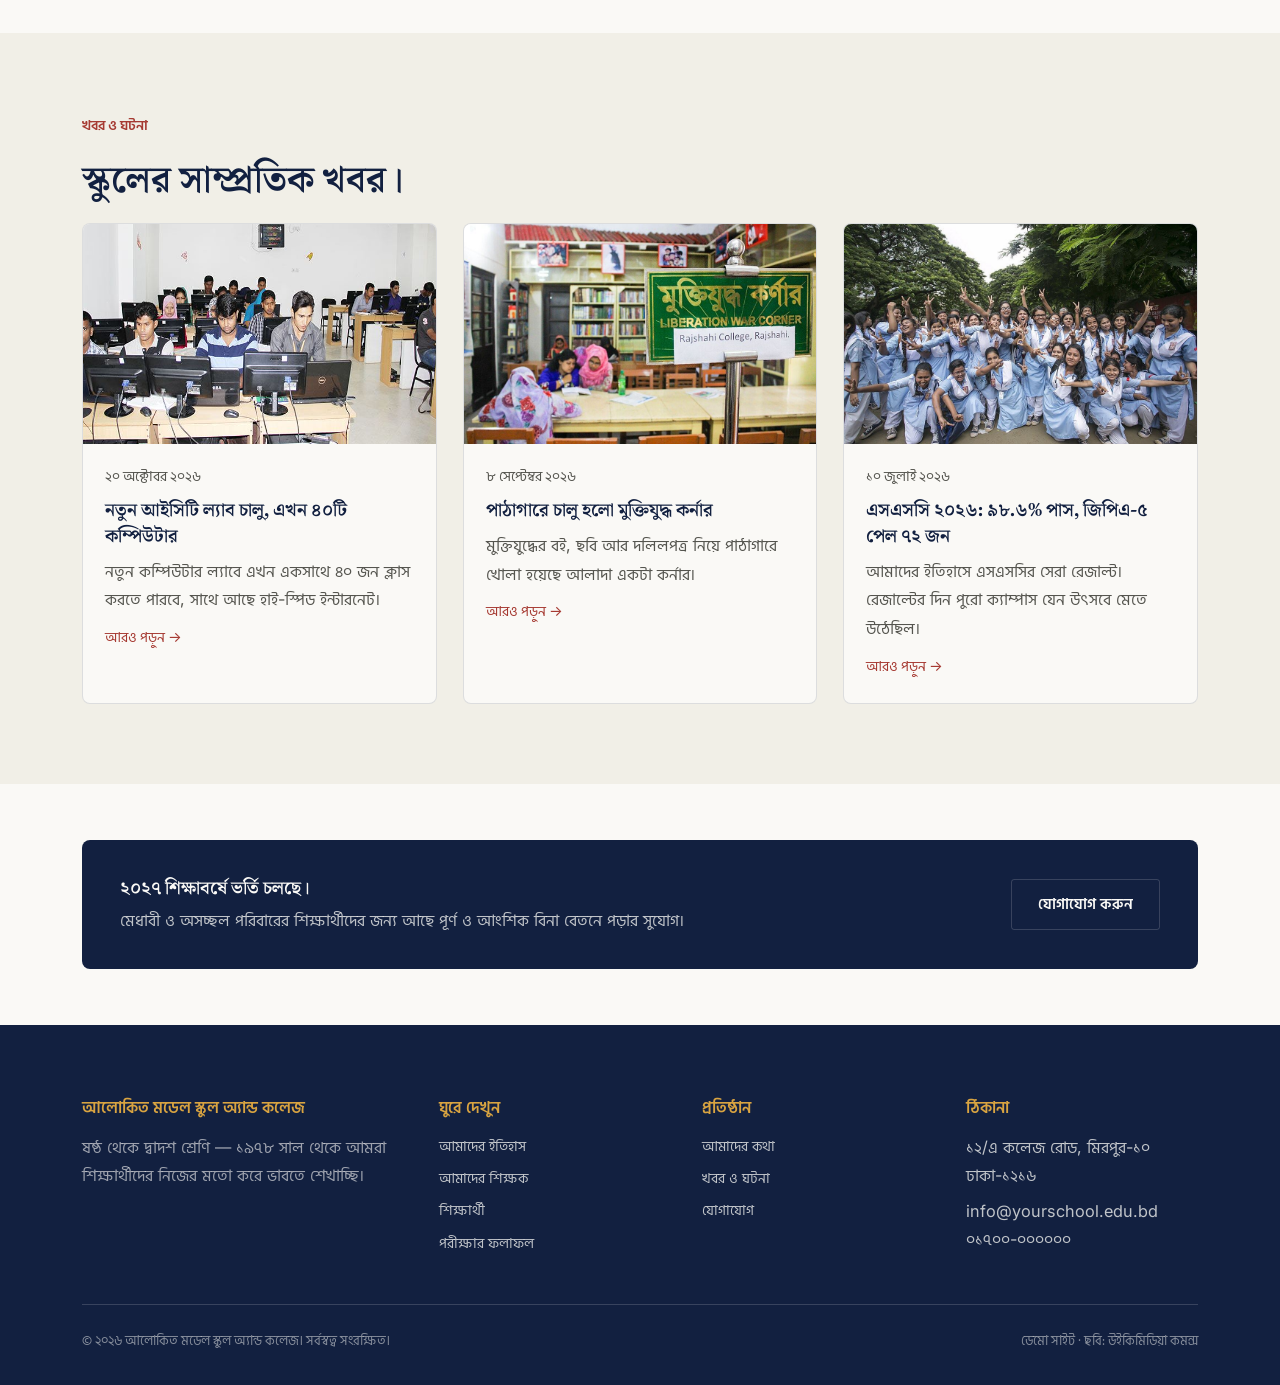
==== commit bc95968c: "Use real Bangladeshi teacher photos as unnamed group pictures - Replace the stock-model headshots wi" ====
--- a/index.html
+++ b/index.html
@@ -90,13 +90,13 @@
       <h2 data-en="A word from our leadership.">সভাপতি ও প্রধান শিক্ষকের কথা</h2>
       <div class="message-grid">
         <div class="message-card">
-          <img class="avatar avatar-photo" src="images/people/chairman.jpg" alt="মোঃ আব্দুল হাকিম" data-en-alt="Md. Abdul Hakim" width="480" height="600">
+          <div class="avatar" style="background-color:#A63A32;" aria-hidden="true"></div>
           <h3 data-en="Message from the Governing Body Chairman">গভর্নিং বডির সভাপতির কথা</h3>
           <p data-en="In 1978, a few people in our area who cared about education had one wish: that our children could get the same quality of schooling here as in the big city schools. Alokito grew out of that dream, and we still run the school with that promise in mind.">১৯৭৮ সালে এলাকার কয়েকজন শিক্ষানুরাগী মানুষ একটা স্বপ্ন দেখেছিলেন — আমাদের ছেলেমেয়েরা যেন শহরের বড় স্কুলের মতো ভালো পড়াশোনা এখানেই পায়। সেই স্বপ্ন থেকেই এই স্কুলের শুরু। আজও আমরা সেই কথাটা মাথায় রেখেই স্কুল চালাই।</p>
           <span class="message-name" data-en="— Md. Abdul Hakim, Chairman, Governing Body">— মোঃ আব্দুল হাকিম, সভাপতি, গভর্নিং বডি</span>
         </div>
         <div class="message-card">
-          <img class="avatar avatar-photo" src="images/people/headmaster.jpg" alt="মোঃ শফিকুল ইসলাম" data-en-alt="Md. Shafiqul Islam" width="480" height="600">
+          <div class="avatar" style="background-color:#122040;" aria-hidden="true"></div>
           <h3 data-en="Message from the Headmaster">প্রধান শিক্ষকের কথা</h3>
           <p data-en="Every year I tell new parents the same thing: don't come to us just for good results. The results will come. What we really want is for your child to learn to ask questions, speak their mind clearly, and grow into a good human being.">প্রতি বছর নতুন অভিভাবকদের আমি একটা কথাই বলি — শুধু ভালো রেজাল্টের জন্য আমাদের কাছে আসবেন না। রেজাল্ট এমনিতেই আসবে। আমরা আসলে চাই আপনার সন্তান প্রশ্ন করতে শিখুক, নিজের কথা গুছিয়ে বলতে শিখুক, আর একজন ভালো মানুষ হয়ে উঠুক।</p>
           <span class="message-name" data-en="— Md. Shafiqul Islam, Headmaster">— মোঃ শফিকুল ইসলাম, প্রধান শিক্ষক</span>
@@ -222,7 +222,7 @@
 
       <div class="head-grid">
         <article class="head-card">
-          <div class="head-photo"><img src="images/people/chairman.jpg" alt="মোঃ আব্দুল হাকিম, সভাপতি" data-en-alt="Md. Abdul Hakim, Chairman" width="480" height="600" loading="lazy"></div>
+          <div class="head-photo" style="background-color:#A63A32;" aria-hidden="true"></div>
           <div class="head-body">
             <span class="head-badge" data-en="Chairman">সভাপতি</span>
             <h3 data-en="Md. Abdul Hakim">মোঃ আব্দুল হাকিম</h3>
@@ -235,7 +235,7 @@
           </div>
         </article>
         <article class="head-card">
-          <div class="head-photo"><img src="images/people/headmaster.jpg" alt="মোঃ শফিকুল ইসলাম, প্রধান শিক্ষক" data-en-alt="Md. Shafiqul Islam, Headmaster" width="480" height="600" loading="lazy"></div>
+          <div class="head-photo" style="background-color:#122040;" aria-hidden="true"></div>
           <div class="head-body">
             <span class="head-badge" data-en="Headmaster">প্রধান শিক্ষক</span>
             <h3 data-en="Md. Shafiqul Islam">মোঃ শফিকুল ইসলাম</h3>
@@ -251,11 +251,23 @@
 
       <div class="staff-subhead"><span data-en="Our Teachers">শিক্ষকবৃন্দ</span></div>
 
+      <div class="staff-photos">
+        <figure class="staff-photo-main">
+          <img src="images/teachers-group.jpg" alt="স্কুলের সামনে দাঁড়ানো শিক্ষক-শিক্ষিকারা" data-en-alt="Teachers standing in front of a school building" width="1400" height="735" loading="lazy">
+        </figure>
+        <figure>
+          <img src="images/teachers-group-2.jpg" alt="স্কুল মাঠে শিক্ষকদের গ্রুপ ছবি" data-en-alt="Teachers' group photo on the school ground" width="1000" height="377" loading="lazy">
+        </figure>
+        <figure>
+          <img src="images/teachers-students.jpg" alt="শিক্ষার্থীদের সাথে শিক্ষকরা" data-en-alt="Teachers with their students" width="1000" height="536" loading="lazy">
+        </figure>
+      </div>
+
       <div class="teacher-carousel-wrap">
         <button class="carousel-btn prev" aria-label="আগেরটা" data-en-aria-label="Scroll left">&#8249;</button>
         <div class="teacher-carousel">
           <div class="team-card">
-            <div class="team-photo"><img src="images/people/asst-headmaster.jpg" alt="রেহানা পারভীন" data-en-alt="Rehana Parvin" width="480" height="600" loading="lazy"></div>
+            <div class="team-photo" style="background-color:#122040;" aria-hidden="true"></div>
             <div class="team-body">
               <h3 data-en="Rehana Parvin">রেহানা পারভীন</h3>
               <span class="team-desig" data-en="Assistant Headmaster">সহকারী প্রধান শিক্ষক</span>
@@ -263,7 +275,7 @@
             </div>
           </div>
           <div class="team-card">
-            <div class="team-photo"><img src="images/people/rafiqul.jpg" alt="মোঃ রফিকুল ইসলাম" data-en-alt="Md. Rafiqul Islam" width="480" height="600" loading="lazy"></div>
+            <div class="team-photo" style="background-color:#A63A32;" aria-hidden="true"></div>
             <div class="team-body">
               <h3 data-en="Md. Rafiqul Islam">মোঃ রফিকুল ইসলাম</h3>
               <span class="team-desig" data-en="Senior Teacher">সিনিয়র শিক্ষক</span>
@@ -271,7 +283,7 @@
             </div>
           </div>
           <div class="team-card">
-            <div class="team-photo"><img src="images/people/tanvir.jpg" alt="তানভীর আহমেদ" data-en-alt="Tanvir Ahmed" width="480" height="600" loading="lazy"></div>
+            <div class="team-photo" style="background-color:#2F4F3E;" aria-hidden="true"></div>
             <div class="team-body">
               <h3 data-en="Tanvir Ahmed">তানভীর আহমেদ</h3>
               <span class="team-desig" data-en="Senior Teacher">সিনিয়র শিক্ষক</span>
@@ -279,7 +291,7 @@
             </div>
           </div>
           <div class="team-card">
-            <div class="team-photo"><img src="images/people/abu-taher.jpg" alt="আবু তাহের" data-en-alt="Abu Taher" width="480" height="600" loading="lazy"></div>
+            <div class="team-photo" style="background-color:#B98A36;" aria-hidden="true"></div>
             <div class="team-body">
               <h3 data-en="Abu Taher">আবু তাহের</h3>
               <span class="team-desig" data-en="Senior Teacher">সিনিয়র শিক্ষক</span>
@@ -287,7 +299,7 @@
             </div>
           </div>
           <div class="team-card">
-            <div class="team-photo"><img src="images/people/sabina.jpg" alt="সাবিনা ইয়াসমিন" data-en-alt="Sabina Yasmin" width="480" height="600" loading="lazy"></div>
+            <div class="team-photo" style="background-color:#122040;" aria-hidden="true"></div>
             <div class="team-body">
               <h3 data-en="Sabina Yasmin">সাবিনা ইয়াসমিন</h3>
               <span class="team-desig" data-en="Senior Teacher">সিনিয়র শিক্ষক</span>
@@ -295,7 +307,7 @@
             </div>
           </div>
           <div class="team-card">
-            <div class="team-photo"><img src="images/people/nasima.jpg" alt="নাসিমা বেগম" data-en-alt="Nasima Begum" width="480" height="600" loading="lazy"></div>
+            <div class="team-photo" style="background-color:#A63A32;" aria-hidden="true"></div>
             <div class="team-body">
               <h3 data-en="Nasima Begum">নাসিমা বেগম</h3>
               <span class="team-desig" data-en="Senior Teacher">সিনিয়র শিক্ষক</span>
@@ -303,7 +315,7 @@
             </div>
           </div>
           <div class="team-card">
-            <div class="team-photo"><img src="images/people/farhana.jpg" alt="ফারহানা আক্তার" data-en-alt="Farhana Akter" width="480" height="600" loading="lazy"></div>
+            <div class="team-photo" style="background-color:#2F4F3E;" aria-hidden="true"></div>
             <div class="team-body">
               <h3 data-en="Farhana Akter">ফারহানা আক্তার</h3>
               <span class="team-desig" data-en="Assistant Teacher">সহকারী শিক্ষক</span>
@@ -311,7 +323,7 @@
             </div>
           </div>
           <div class="team-card">
-            <div class="team-photo"><img src="images/people/subrata.jpg" alt="সুব্রত কুমার দাস" data-en-alt="Subrata Kumar Das" width="480" height="600" loading="lazy"></div>
+            <div class="team-photo" style="background-color:#B98A36;" aria-hidden="true"></div>
             <div class="team-body">
               <h3 data-en="Subrata Kumar Das">সুব্রত কুমার দাস</h3>
               <span class="team-desig" data-en="Assistant Teacher">সহকারী শিক্ষক</span>
@@ -319,7 +331,7 @@
             </div>
           </div>
           <div class="team-card">
-            <div class="team-photo"><img src="images/people/sharmin.jpg" alt="শারমিন সুলতানা" data-en-alt="Sharmin Sultana" width="480" height="600" loading="lazy"></div>
+            <div class="team-photo" style="background-color:#122040;" aria-hidden="true"></div>
             <div class="team-body">
               <h3 data-en="Sharmin Sultana">শারমিন সুলতানা</h3>
               <span class="team-desig" data-en="Assistant Teacher">সহকারী শিক্ষক</span>
@@ -327,7 +339,7 @@
             </div>
           </div>
           <div class="team-card">
-            <div class="team-photo"><img src="images/people/mahmudul.jpg" alt="মাহমুদুল হাসান" data-en-alt="Mahmudul Hasan" width="480" height="600" loading="lazy"></div>
+            <div class="team-photo" style="background-color:#A63A32;" aria-hidden="true"></div>
             <div class="team-body">
               <h3 data-en="Mahmudul Hasan">মাহমুদুল হাসান</h3>
               <span class="team-desig" data-en="Assistant Teacher">সহকারী শিক্ষক</span>
@@ -335,7 +347,7 @@
             </div>
           </div>
           <div class="team-card">
-            <div class="team-photo"><img src="images/people/dipika.jpg" alt="দীপিকা রানী সরকার" data-en-alt="Dipika Rani Sarkar" width="480" height="600" loading="lazy"></div>
+            <div class="team-photo" style="background-color:#2F4F3E;" aria-hidden="true"></div>
             <div class="team-body">
               <h3 data-en="Dipika Rani Sarkar">দীপিকা রানী সরকার</h3>
               <span class="team-desig" data-en="Assistant Teacher">সহকারী শিক্ষক</span>
@@ -343,7 +355,7 @@
             </div>
           </div>
           <div class="team-card">
-            <div class="team-photo"><img src="images/people/kamrul.jpg" alt="কামরুল হাসান" data-en-alt="Kamrul Hasan" width="480" height="600" loading="lazy"></div>
+            <div class="team-photo" style="background-color:#B98A36;" aria-hidden="true"></div>
             <div class="team-body">
               <h3 data-en="Kamrul Hasan">কামরুল হাসান</h3>
               <span class="team-desig" data-en="Assistant Teacher">সহকারী শিক্ষক</span>
@@ -351,7 +363,7 @@
             </div>
           </div>
           <div class="team-card">
-            <div class="team-photo"><img src="images/people/mamun.jpg" alt="আব্দুল্লাহ আল মামুন" data-en-alt="Abdullah Al Mamun" width="480" height="600" loading="lazy"></div>
+            <div class="team-photo" style="background-color:#122040;" aria-hidden="true"></div>
             <div class="team-body">
               <h3 data-en="Abdullah Al Mamun">আব্দুল্লাহ আল মামুন</h3>
               <span class="team-desig" data-en="Assistant Teacher">সহকারী শিক্ষক</span>
@@ -359,7 +371,7 @@
             </div>
           </div>
           <div class="team-card">
-            <div class="team-photo"><img src="images/people/anita.jpg" alt="অনিতা রায়" data-en-alt="Anita Roy" width="480" height="600" loading="lazy"></div>
+            <div class="team-photo" style="background-color:#A63A32;" aria-hidden="true"></div>
             <div class="team-body">
               <h3 data-en="Anita Roy">অনিতা রায়</h3>
               <span class="team-desig" data-en="Assistant Teacher">সহকারী শিক্ষক</span>
@@ -367,7 +379,7 @@
             </div>
           </div>
           <div class="team-card">
-            <div class="team-photo"><img src="images/people/zahidul.jpg" alt="জাহিদুল ইসলাম" data-en-alt="Zahidul Islam" width="480" height="600" loading="lazy"></div>
+            <div class="team-photo" style="background-color:#2F4F3E;" aria-hidden="true"></div>
             <div class="team-body">
               <h3 data-en="Zahidul Islam">জাহিদুল ইসলাম</h3>
               <span class="team-desig" data-en="Physical Education Teacher">শরীরচর্চা শিক্ষক</span>
--- a/style.css
+++ b/style.css
@@ -573,14 +573,14 @@
 html.lang-pending body{ visibility: hidden; }
 
 /* ---------- person placeholders (swap for real photos) ---------- */
-.avatar, .team-photo{
+.avatar, .team-photo, .head-photo, .teacher-photo{
   background-color: var(--navy);
   background-image: url("data:image/svg+xml,%3Csvg xmlns='http://www.w3.org/2000/svg' viewBox='0 0 24 24' fill='%23FAF9F6' fill-opacity='0.82'%3E%3Ccircle cx='12' cy='8.2' r='4.3'/%3E%3Cpath d='M3.2 23c0-5 3.9-8.6 8.8-8.6s8.8 3.6 8.8 8.6z'/%3E%3C/svg%3E");
   background-repeat: no-repeat;
   background-position: center bottom;
   background-size: 72%;
 }
-.team-photo{ background-size: 62%; }
+.team-photo, .head-photo, .teacher-photo{ background-size: 62%; }
 
 /* ---------- map embed ---------- */
 .map-box{ height: 240px; padding: 0; overflow: hidden; border-style: solid; }
@@ -681,8 +681,8 @@
   background: var(--paper); border: 1px solid var(--line); border-top: 3px solid var(--gold);
   border-radius: 0 0 var(--radius) var(--radius); padding: 1.5rem; box-shadow: var(--shadow-sm);
 }
-.head-photo img{
-  width: 100%; aspect-ratio: 4/5; object-fit: cover;
+.head-photo{
+  width: 100%; aspect-ratio: 4/5;
   border-radius: 6px; border: 4px solid var(--paper); outline: 1px solid var(--gold);
   box-shadow: var(--shadow-sm);
 }
@@ -705,21 +705,22 @@
 .staff-subhead::before, .staff-subhead::after{ content: ""; flex: 1; height: 1px; background: var(--line); }
 .staff-more{ text-align: center; margin-top: 2rem; }
 
-/* home carousel cards with photos */
-.team-photo{ overflow: hidden; }
-.team-photo img{ width: 100%; height: 100%; object-fit: cover; }
+/* real teacher group photos (unnamed) */
+.staff-photos{
+  display: grid; grid-template-columns: 1.7fr 1fr; grid-template-rows: 190px 190px;
+  gap: 1rem; margin-bottom: 2.4rem;
+}
+.staff-photos figure{ margin: 0; overflow: hidden; border-radius: var(--radius); box-shadow: var(--shadow-sm); }
+.staff-photos .staff-photo-main{ grid-row: span 2; }
+.staff-photos img{ width: 100%; height: 100%; object-fit: cover; }
+
 .team-desig{ display: block; font-size: 0.82rem; font-weight: 600; color: var(--brick); margin-bottom: 0.1rem; }
 .team-role{ margin-bottom: 0; }
-
-/* round photos in message and leadership cards */
-.avatar-photo{ object-fit: cover; object-position: center top; background: var(--paper-dim); border: 3px solid var(--paper); box-shadow: 0 0 0 1px var(--gold); }
-.message-card .avatar-photo{ width: 76px; height: 76px; }
-.leader-card .avatar-photo{ width: 120px; height: 120px; }
 
 /* teachers page: passport-style photo cards */
 .teacher-card{ display: grid; grid-template-columns: 96px 1fr; gap: 1.1rem; align-items: start; }
 .teacher-photo{
-  width: 96px; aspect-ratio: 4/5; object-fit: cover; border-radius: 4px;
+  width: 96px; aspect-ratio: 4/5; border-radius: 4px;
   border: 3px solid var(--paper); box-shadow: 0 0 0 1px var(--line), var(--shadow-sm);
 }
 .teacher-desig{ display: block; font-size: 0.8rem; color: var(--navy); font-weight: 500; margin-bottom: 0.5rem; }
@@ -735,6 +736,10 @@
 @media (max-width: 900px){
   .head-grid{ grid-template-columns: 1fr; max-width: 560px; }
 }
+@media (max-width: 720px){
+  .staff-photos{ grid-template-columns: 1fr 1fr; grid-template-rows: 210px 130px; }
+  .staff-photos .staff-photo-main{ grid-row: auto; grid-column: span 2; }
+}
 @media (max-width: 520px){
   .head-card{ grid-template-columns: 112px 1fr; gap: 1rem; padding: 1.1rem; }
   .teacher-card{ grid-template-columns: 80px 1fr; }
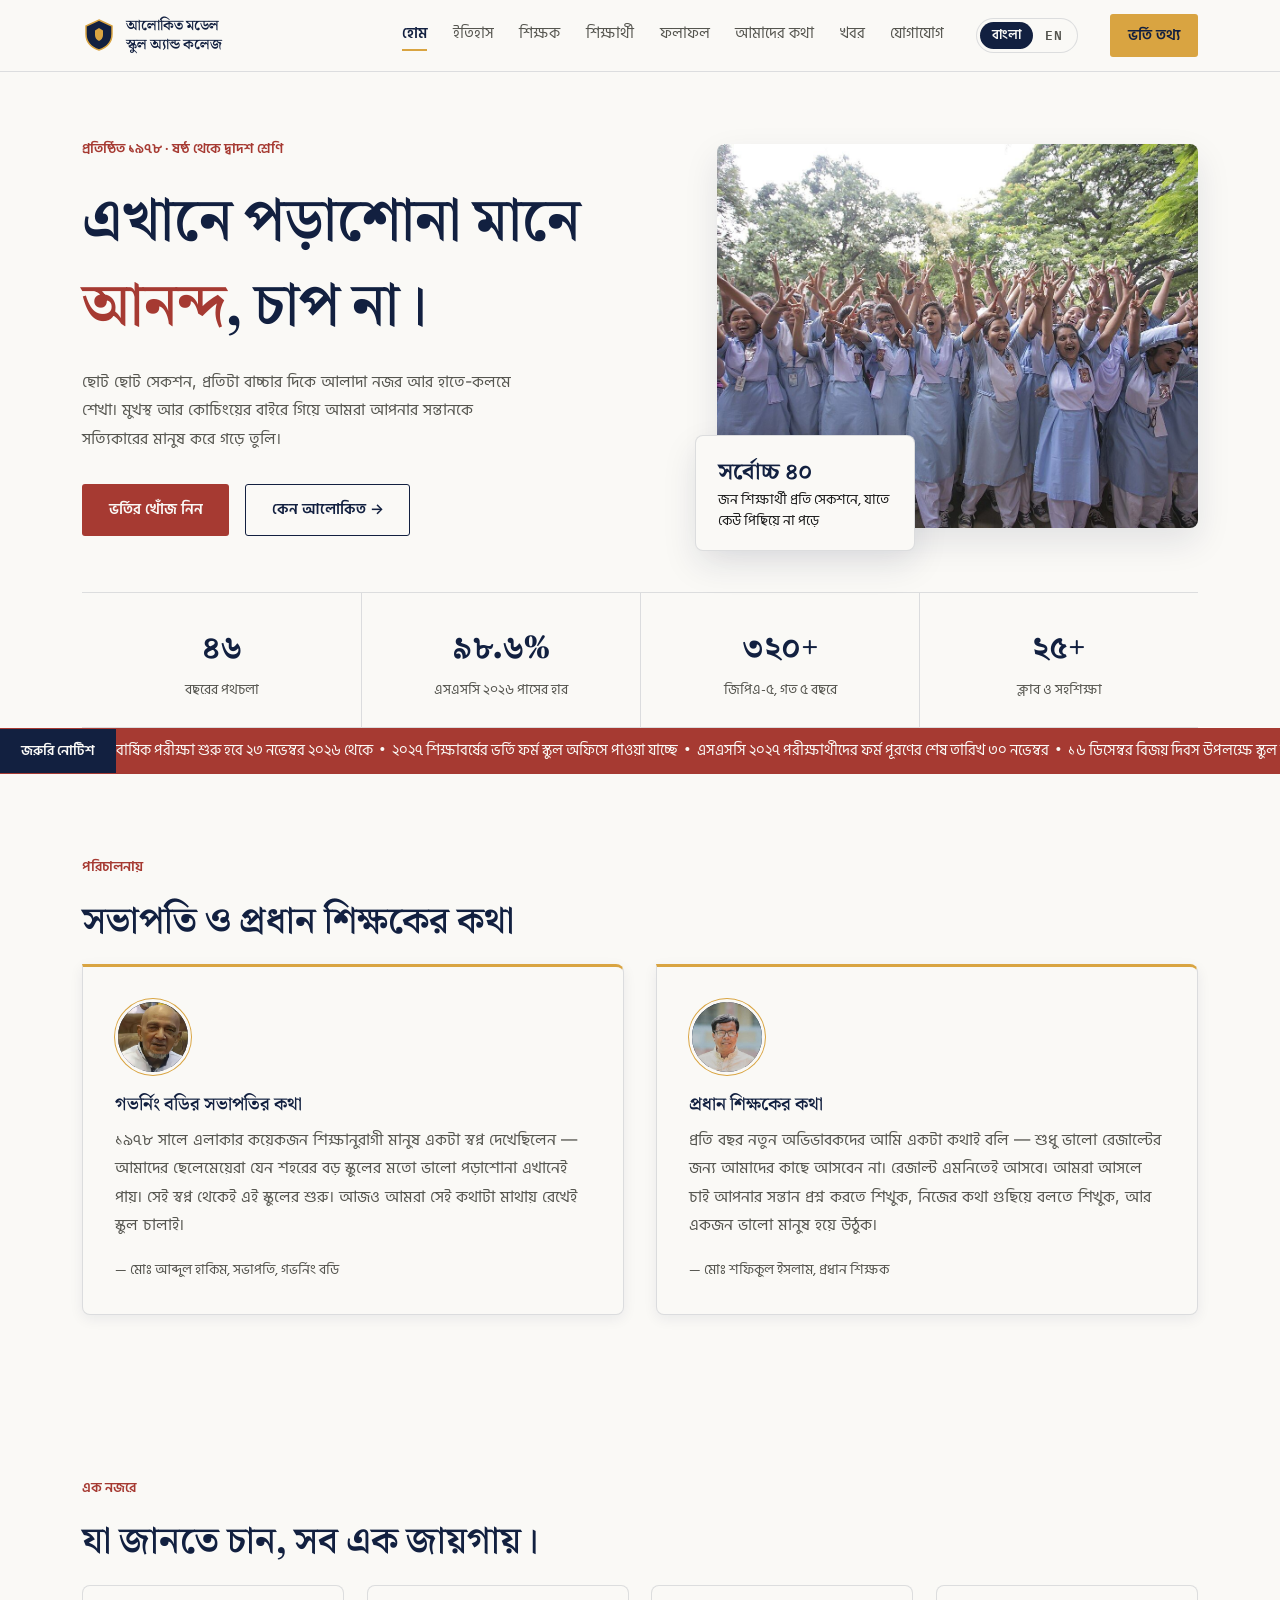
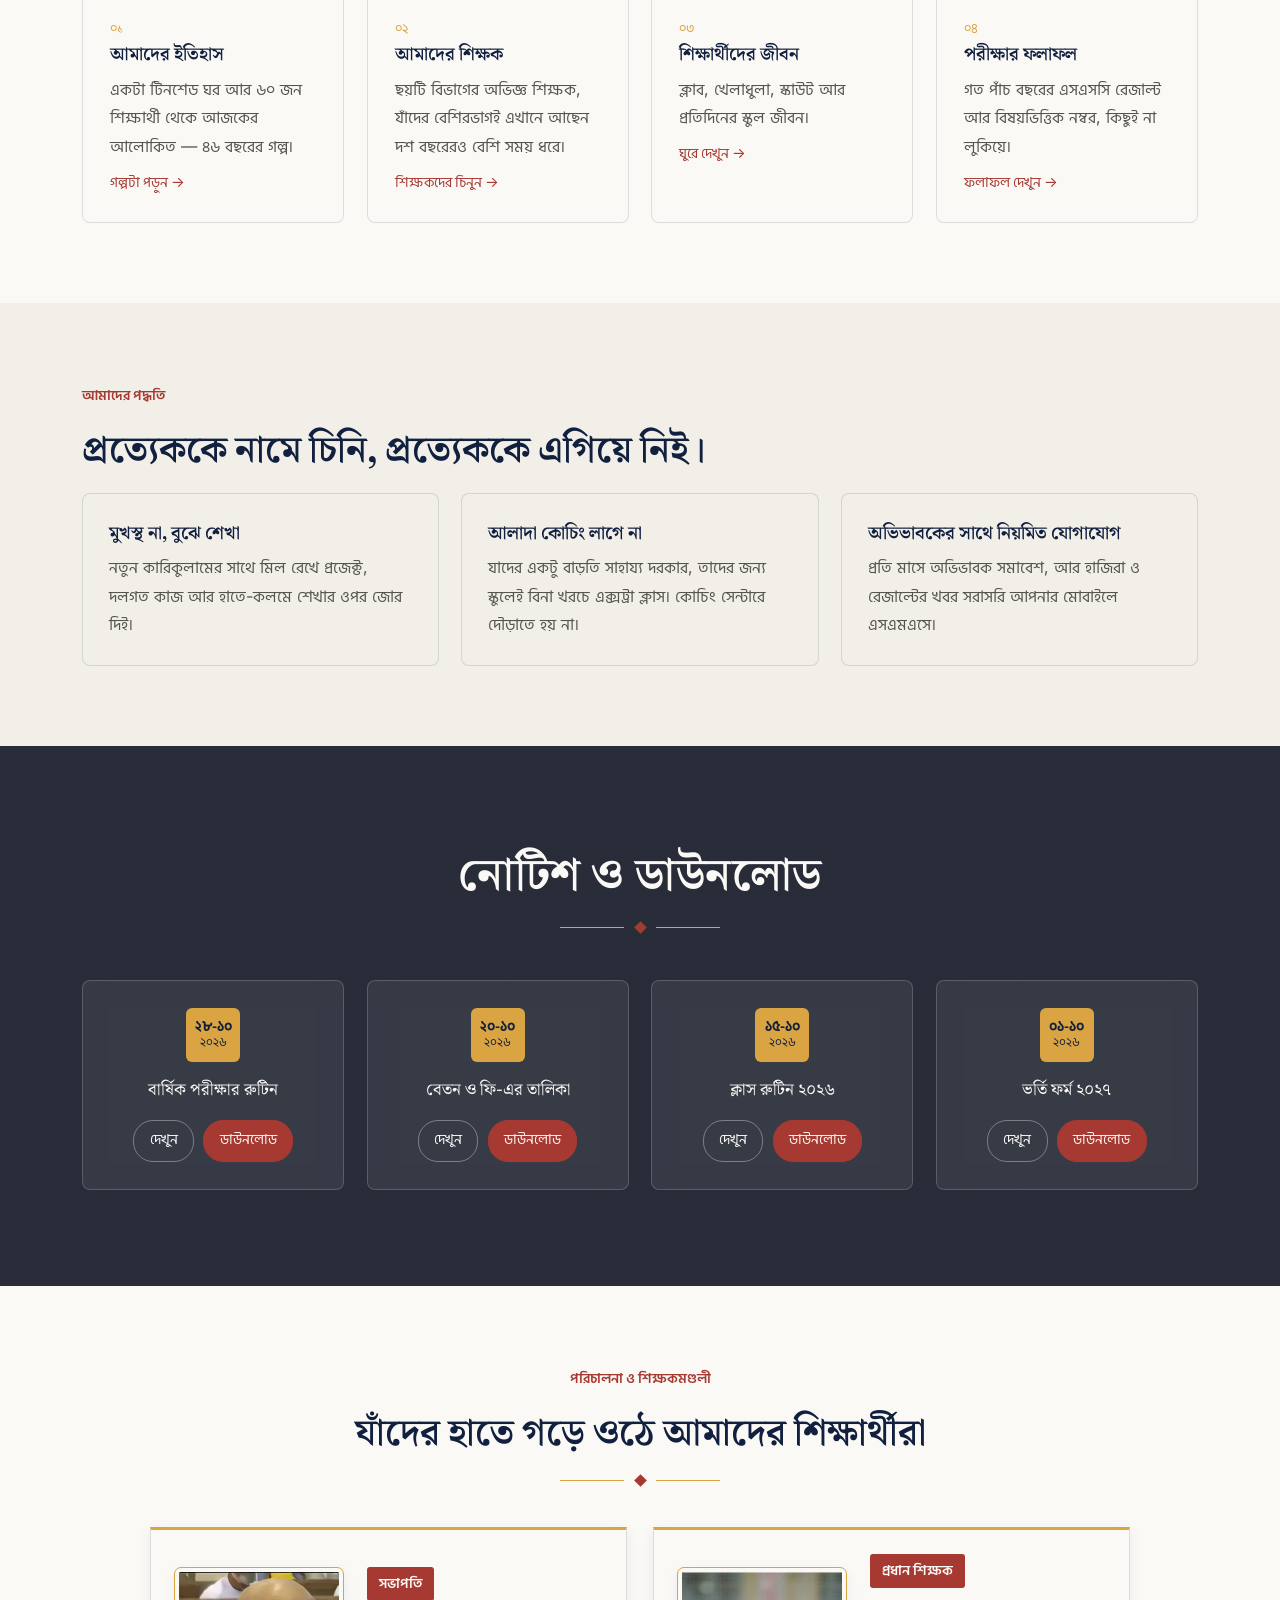
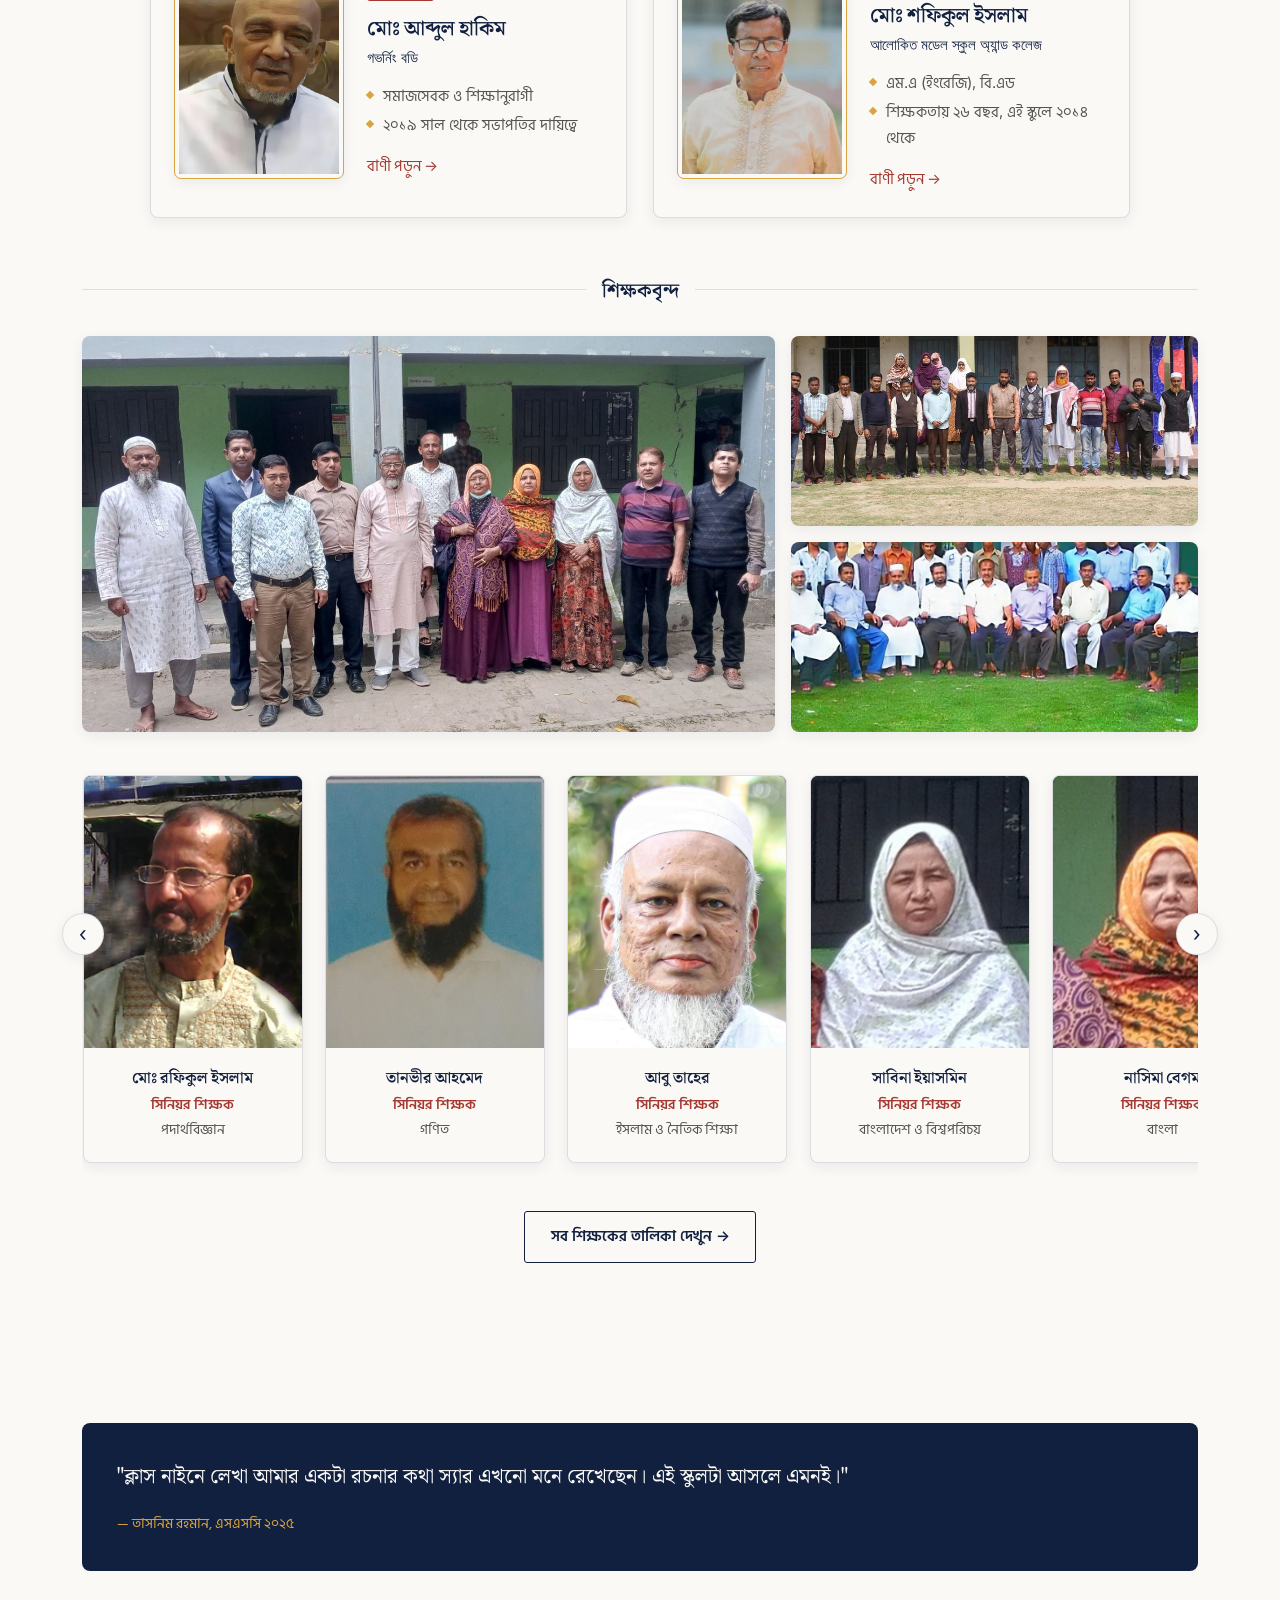
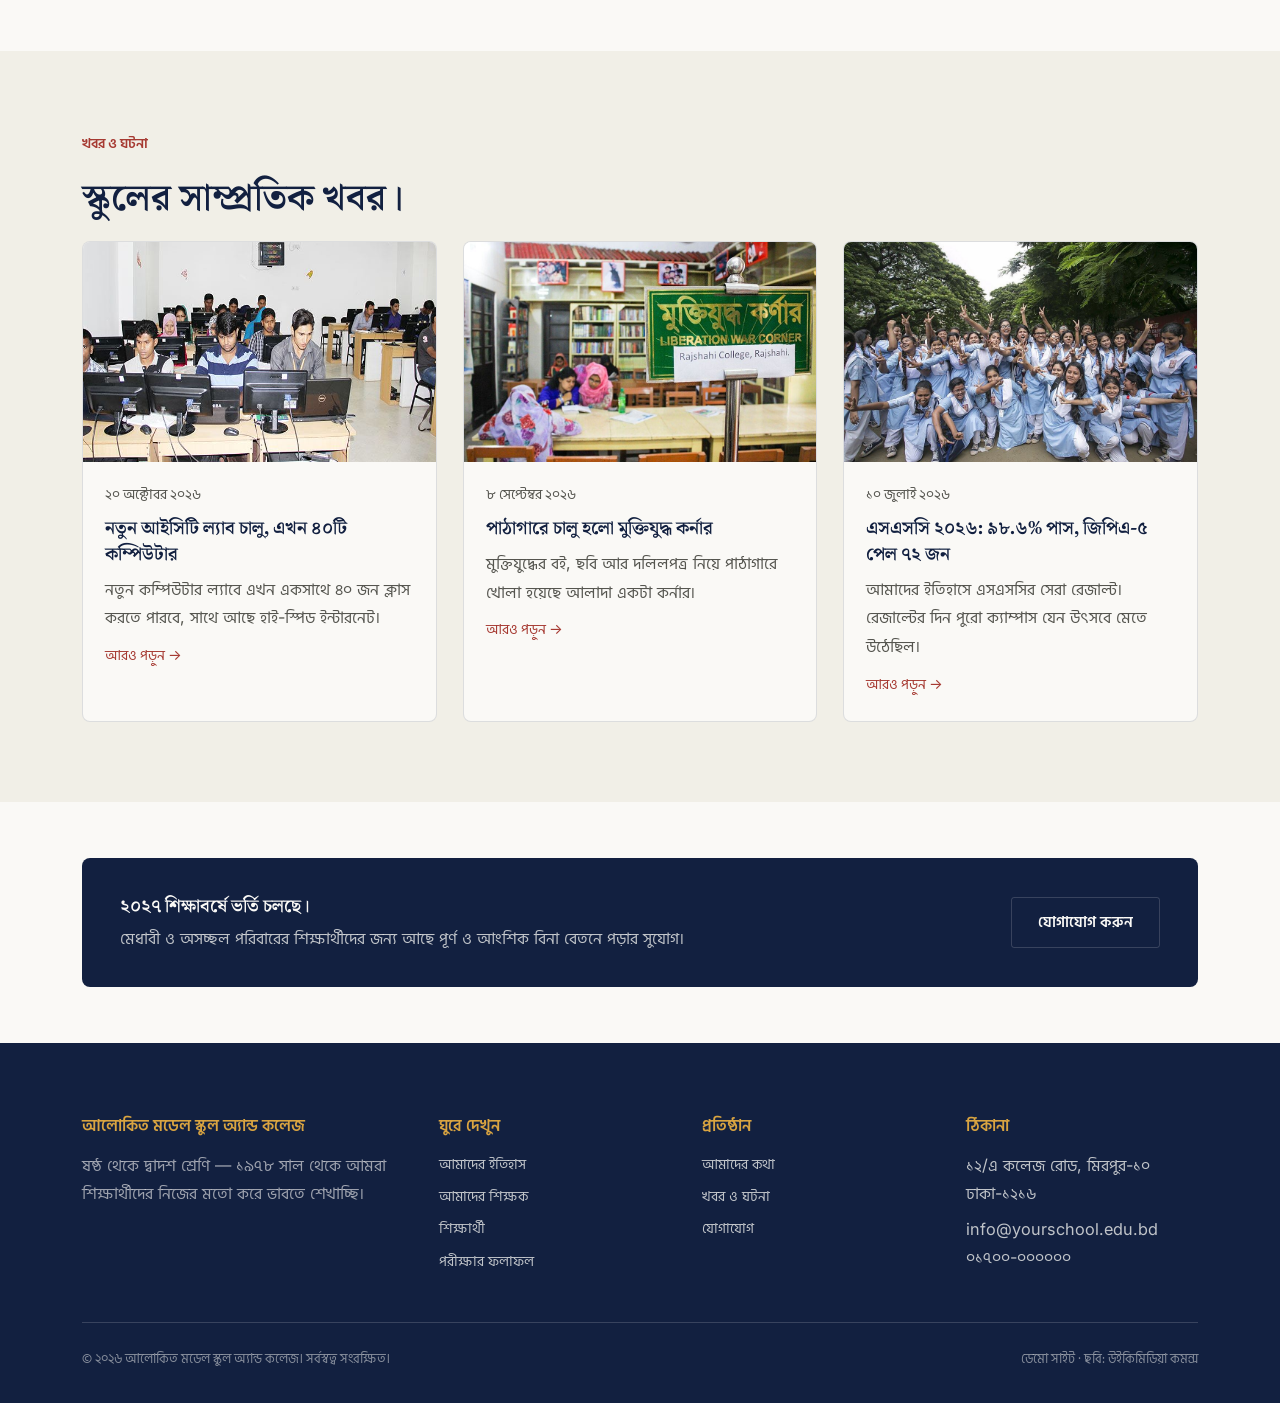
==== commit 3c779f26: "Put real Bangladeshi teacher photos on the named staff cards Headshots are cropped from freely licen" ====
--- a/index.html
+++ b/index.html
@@ -90,13 +90,13 @@
       <h2 data-en="A word from our leadership.">সভাপতি ও প্রধান শিক্ষকের কথা</h2>
       <div class="message-grid">
         <div class="message-card">
-          <div class="avatar" style="background-color:#A63A32;" aria-hidden="true"></div>
+          <img class="avatar avatar-photo" src="images/people/chairman.jpg" alt="মোঃ আব্দুল হাকিম" data-en-alt="Md. Abdul Hakim" width="480" height="600">
           <h3 data-en="Message from the Governing Body Chairman">গভর্নিং বডির সভাপতির কথা</h3>
           <p data-en="In 1978, a few people in our area who cared about education had one wish: that our children could get the same quality of schooling here as in the big city schools. Alokito grew out of that dream, and we still run the school with that promise in mind.">১৯৭৮ সালে এলাকার কয়েকজন শিক্ষানুরাগী মানুষ একটা স্বপ্ন দেখেছিলেন — আমাদের ছেলেমেয়েরা যেন শহরের বড় স্কুলের মতো ভালো পড়াশোনা এখানেই পায়। সেই স্বপ্ন থেকেই এই স্কুলের শুরু। আজও আমরা সেই কথাটা মাথায় রেখেই স্কুল চালাই।</p>
           <span class="message-name" data-en="— Md. Abdul Hakim, Chairman, Governing Body">— মোঃ আব্দুল হাকিম, সভাপতি, গভর্নিং বডি</span>
         </div>
         <div class="message-card">
-          <div class="avatar" style="background-color:#122040;" aria-hidden="true"></div>
+          <img class="avatar avatar-photo" src="images/people/headmaster.jpg" alt="মোঃ শফিকুল ইসলাম" data-en-alt="Md. Shafiqul Islam" width="480" height="600">
           <h3 data-en="Message from the Headmaster">প্রধান শিক্ষকের কথা</h3>
           <p data-en="Every year I tell new parents the same thing: don't come to us just for good results. The results will come. What we really want is for your child to learn to ask questions, speak their mind clearly, and grow into a good human being.">প্রতি বছর নতুন অভিভাবকদের আমি একটা কথাই বলি — শুধু ভালো রেজাল্টের জন্য আমাদের কাছে আসবেন না। রেজাল্ট এমনিতেই আসবে। আমরা আসলে চাই আপনার সন্তান প্রশ্ন করতে শিখুক, নিজের কথা গুছিয়ে বলতে শিখুক, আর একজন ভালো মানুষ হয়ে উঠুক।</p>
           <span class="message-name" data-en="— Md. Shafiqul Islam, Headmaster">— মোঃ শফিকুল ইসলাম, প্রধান শিক্ষক</span>
@@ -222,7 +222,7 @@
 
       <div class="head-grid">
         <article class="head-card">
-          <div class="head-photo" style="background-color:#A63A32;" aria-hidden="true"></div>
+          <div class="head-photo"><img src="images/people/chairman.jpg" alt="মোঃ আব্দুল হাকিম, সভাপতি" data-en-alt="Md. Abdul Hakim, Chairman" width="480" height="600" loading="lazy"></div>
           <div class="head-body">
             <span class="head-badge" data-en="Chairman">সভাপতি</span>
             <h3 data-en="Md. Abdul Hakim">মোঃ আব্দুল হাকিম</h3>
@@ -235,7 +235,7 @@
           </div>
         </article>
         <article class="head-card">
-          <div class="head-photo" style="background-color:#122040;" aria-hidden="true"></div>
+          <div class="head-photo"><img src="images/people/headmaster.jpg" alt="মোঃ শফিকুল ইসলাম, প্রধান শিক্ষক" data-en-alt="Md. Shafiqul Islam, Headmaster" width="480" height="600" loading="lazy"></div>
           <div class="head-body">
             <span class="head-badge" data-en="Headmaster">প্রধান শিক্ষক</span>
             <h3 data-en="Md. Shafiqul Islam">মোঃ শফিকুল ইসলাম</h3>
@@ -267,7 +267,7 @@
         <button class="carousel-btn prev" aria-label="আগেরটা" data-en-aria-label="Scroll left">&#8249;</button>
         <div class="teacher-carousel">
           <div class="team-card">
-            <div class="team-photo" style="background-color:#122040;" aria-hidden="true"></div>
+            <div class="team-photo"><img src="images/people/asst-headmaster.jpg" alt="রেহানা পারভীন" data-en-alt="Rehana Parvin" width="480" height="600" loading="lazy"></div>
             <div class="team-body">
               <h3 data-en="Rehana Parvin">রেহানা পারভীন</h3>
               <span class="team-desig" data-en="Assistant Headmaster">সহকারী প্রধান শিক্ষক</span>
@@ -275,7 +275,7 @@
             </div>
           </div>
           <div class="team-card">
-            <div class="team-photo" style="background-color:#A63A32;" aria-hidden="true"></div>
+            <div class="team-photo"><img src="images/people/rafiqul.jpg" alt="মোঃ রফিকুল ইসলাম" data-en-alt="Md. Rafiqul Islam" width="480" height="600" loading="lazy"></div>
             <div class="team-body">
               <h3 data-en="Md. Rafiqul Islam">মোঃ রফিকুল ইসলাম</h3>
               <span class="team-desig" data-en="Senior Teacher">সিনিয়র শিক্ষক</span>
@@ -283,7 +283,7 @@
             </div>
           </div>
           <div class="team-card">
-            <div class="team-photo" style="background-color:#2F4F3E;" aria-hidden="true"></div>
+            <div class="team-photo"><img src="images/people/tanvir.jpg" alt="তানভীর আহমেদ" data-en-alt="Tanvir Ahmed" width="480" height="600" loading="lazy"></div>
             <div class="team-body">
               <h3 data-en="Tanvir Ahmed">তানভীর আহমেদ</h3>
               <span class="team-desig" data-en="Senior Teacher">সিনিয়র শিক্ষক</span>
@@ -291,7 +291,7 @@
             </div>
           </div>
           <div class="team-card">
-            <div class="team-photo" style="background-color:#B98A36;" aria-hidden="true"></div>
+            <div class="team-photo"><img src="images/people/abu-taher.jpg" alt="আবু তাহের" data-en-alt="Abu Taher" width="480" height="600" loading="lazy"></div>
             <div class="team-body">
               <h3 data-en="Abu Taher">আবু তাহের</h3>
               <span class="team-desig" data-en="Senior Teacher">সিনিয়র শিক্ষক</span>
@@ -299,7 +299,7 @@
             </div>
           </div>
           <div class="team-card">
-            <div class="team-photo" style="background-color:#122040;" aria-hidden="true"></div>
+            <div class="team-photo"><img src="images/people/sabina.jpg" alt="সাবিনা ইয়াসমিন" data-en-alt="Sabina Yasmin" width="480" height="600" loading="lazy"></div>
             <div class="team-body">
               <h3 data-en="Sabina Yasmin">সাবিনা ইয়াসমিন</h3>
               <span class="team-desig" data-en="Senior Teacher">সিনিয়র শিক্ষক</span>
@@ -307,7 +307,7 @@
             </div>
           </div>
           <div class="team-card">
-            <div class="team-photo" style="background-color:#A63A32;" aria-hidden="true"></div>
+            <div class="team-photo"><img src="images/people/nasima.jpg" alt="নাসিমা বেগম" data-en-alt="Nasima Begum" width="480" height="600" loading="lazy"></div>
             <div class="team-body">
               <h3 data-en="Nasima Begum">নাসিমা বেগম</h3>
               <span class="team-desig" data-en="Senior Teacher">সিনিয়র শিক্ষক</span>
@@ -315,7 +315,7 @@
             </div>
           </div>
           <div class="team-card">
-            <div class="team-photo" style="background-color:#2F4F3E;" aria-hidden="true"></div>
+            <div class="team-photo"><img src="images/people/farhana.jpg" alt="ফারহানা আক্তার" data-en-alt="Farhana Akter" width="480" height="600" loading="lazy"></div>
             <div class="team-body">
               <h3 data-en="Farhana Akter">ফারহানা আক্তার</h3>
               <span class="team-desig" data-en="Assistant Teacher">সহকারী শিক্ষক</span>
@@ -323,7 +323,7 @@
             </div>
           </div>
           <div class="team-card">
-            <div class="team-photo" style="background-color:#B98A36;" aria-hidden="true"></div>
+            <div class="team-photo"><img src="images/people/subrata.jpg" alt="সুব্রত কুমার দাস" data-en-alt="Subrata Kumar Das" width="480" height="600" loading="lazy"></div>
             <div class="team-body">
               <h3 data-en="Subrata Kumar Das">সুব্রত কুমার দাস</h3>
               <span class="team-desig" data-en="Assistant Teacher">সহকারী শিক্ষক</span>
@@ -331,15 +331,15 @@
             </div>
           </div>
           <div class="team-card">
-            <div class="team-photo" style="background-color:#122040;" aria-hidden="true"></div>
-            <div class="team-body">
-              <h3 data-en="Sharmin Sultana">শারমিন সুলতানা</h3>
+            <div class="team-photo"><img src="images/people/shahin.jpg" alt="শাহীন আলম" data-en-alt="Shahin Alam" width="480" height="600" loading="lazy"></div>
+            <div class="team-body">
+              <h3 data-en="Shahin Alam">শাহীন আলম</h3>
               <span class="team-desig" data-en="Assistant Teacher">সহকারী শিক্ষক</span>
               <span class="team-role" data-en="Higher Mathematics">উচ্চতর গণিত</span>
             </div>
           </div>
           <div class="team-card">
-            <div class="team-photo" style="background-color:#A63A32;" aria-hidden="true"></div>
+            <div class="team-photo"><img src="images/people/mahmudul.jpg" alt="মাহমুদুল হাসান" data-en-alt="Mahmudul Hasan" width="480" height="600" loading="lazy"></div>
             <div class="team-body">
               <h3 data-en="Mahmudul Hasan">মাহমুদুল হাসান</h3>
               <span class="team-desig" data-en="Assistant Teacher">সহকারী শিক্ষক</span>
@@ -347,15 +347,15 @@
             </div>
           </div>
           <div class="team-card">
-            <div class="team-photo" style="background-color:#2F4F3E;" aria-hidden="true"></div>
-            <div class="team-body">
-              <h3 data-en="Dipika Rani Sarkar">দীপিকা রানী সরকার</h3>
+            <div class="team-photo"><img src="images/people/dipak.jpg" alt="দীপক কুমার সরকার" data-en-alt="Dipak Kumar Sarkar" width="480" height="600" loading="lazy"></div>
+            <div class="team-body">
+              <h3 data-en="Dipak Kumar Sarkar">দীপক কুমার সরকার</h3>
               <span class="team-desig" data-en="Assistant Teacher">সহকারী শিক্ষক</span>
               <span class="team-role" data-en="Accounting">হিসাববিজ্ঞান</span>
             </div>
           </div>
           <div class="team-card">
-            <div class="team-photo" style="background-color:#B98A36;" aria-hidden="true"></div>
+            <div class="team-photo"><img src="images/people/kamrul.jpg" alt="কামরুল হাসান" data-en-alt="Kamrul Hasan" width="480" height="600" loading="lazy"></div>
             <div class="team-body">
               <h3 data-en="Kamrul Hasan">কামরুল হাসান</h3>
               <span class="team-desig" data-en="Assistant Teacher">সহকারী শিক্ষক</span>
@@ -363,7 +363,7 @@
             </div>
           </div>
           <div class="team-card">
-            <div class="team-photo" style="background-color:#122040;" aria-hidden="true"></div>
+            <div class="team-photo"><img src="images/people/mamun.jpg" alt="আব্দুল্লাহ আল মামুন" data-en-alt="Abdullah Al Mamun" width="480" height="600" loading="lazy"></div>
             <div class="team-body">
               <h3 data-en="Abdullah Al Mamun">আব্দুল্লাহ আল মামুন</h3>
               <span class="team-desig" data-en="Assistant Teacher">সহকারী শিক্ষক</span>
@@ -371,15 +371,15 @@
             </div>
           </div>
           <div class="team-card">
-            <div class="team-photo" style="background-color:#A63A32;" aria-hidden="true"></div>
-            <div class="team-body">
-              <h3 data-en="Anita Roy">অনিতা রায়</h3>
+            <div class="team-photo"><img src="images/people/animesh.jpg" alt="অনিমেষ রায়" data-en-alt="Animesh Roy" width="480" height="600" loading="lazy"></div>
+            <div class="team-body">
+              <h3 data-en="Animesh Roy">অনিমেষ রায়</h3>
               <span class="team-desig" data-en="Assistant Teacher">সহকারী শিক্ষক</span>
               <span class="team-role" data-en="Arts &amp; Crafts">চারু ও কারুকলা</span>
             </div>
           </div>
           <div class="team-card">
-            <div class="team-photo" style="background-color:#2F4F3E;" aria-hidden="true"></div>
+            <div class="team-photo"><img src="images/people/zahidul.jpg" alt="জাহিদুল ইসলাম" data-en-alt="Zahidul Islam" width="480" height="600" loading="lazy"></div>
             <div class="team-body">
               <h3 data-en="Zahidul Islam">জাহিদুল ইসলাম</h3>
               <span class="team-desig" data-en="Physical Education Teacher">শরীরচর্চা শিক্ষক</span>
--- a/style.css
+++ b/style.css
@@ -705,7 +705,15 @@
 .staff-subhead::before, .staff-subhead::after{ content: ""; flex: 1; height: 1px; background: var(--line); }
 .staff-more{ text-align: center; margin-top: 2rem; }
 
-/* real teacher group photos (unnamed) */
+/* staff photos inside the framed boxes */
+.head-photo, .team-photo{ overflow: hidden; }
+.head-photo img, .team-photo img{ width: 100%; height: 100%; object-fit: cover; object-position: center top; }
+.teacher-photo{ object-fit: cover; object-position: center top; }
+.avatar-photo{ object-fit: cover; object-position: center top; border: 3px solid var(--paper); box-shadow: 0 0 0 1px var(--gold); }
+.message-card .avatar-photo{ width: 76px; height: 76px; }
+.leader-card .avatar-photo{ width: 120px; height: 120px; }
+
+/* teacher group photos */
 .staff-photos{
   display: grid; grid-template-columns: 1.7fr 1fr; grid-template-rows: 190px 190px;
   gap: 1rem; margin-bottom: 2.4rem;
